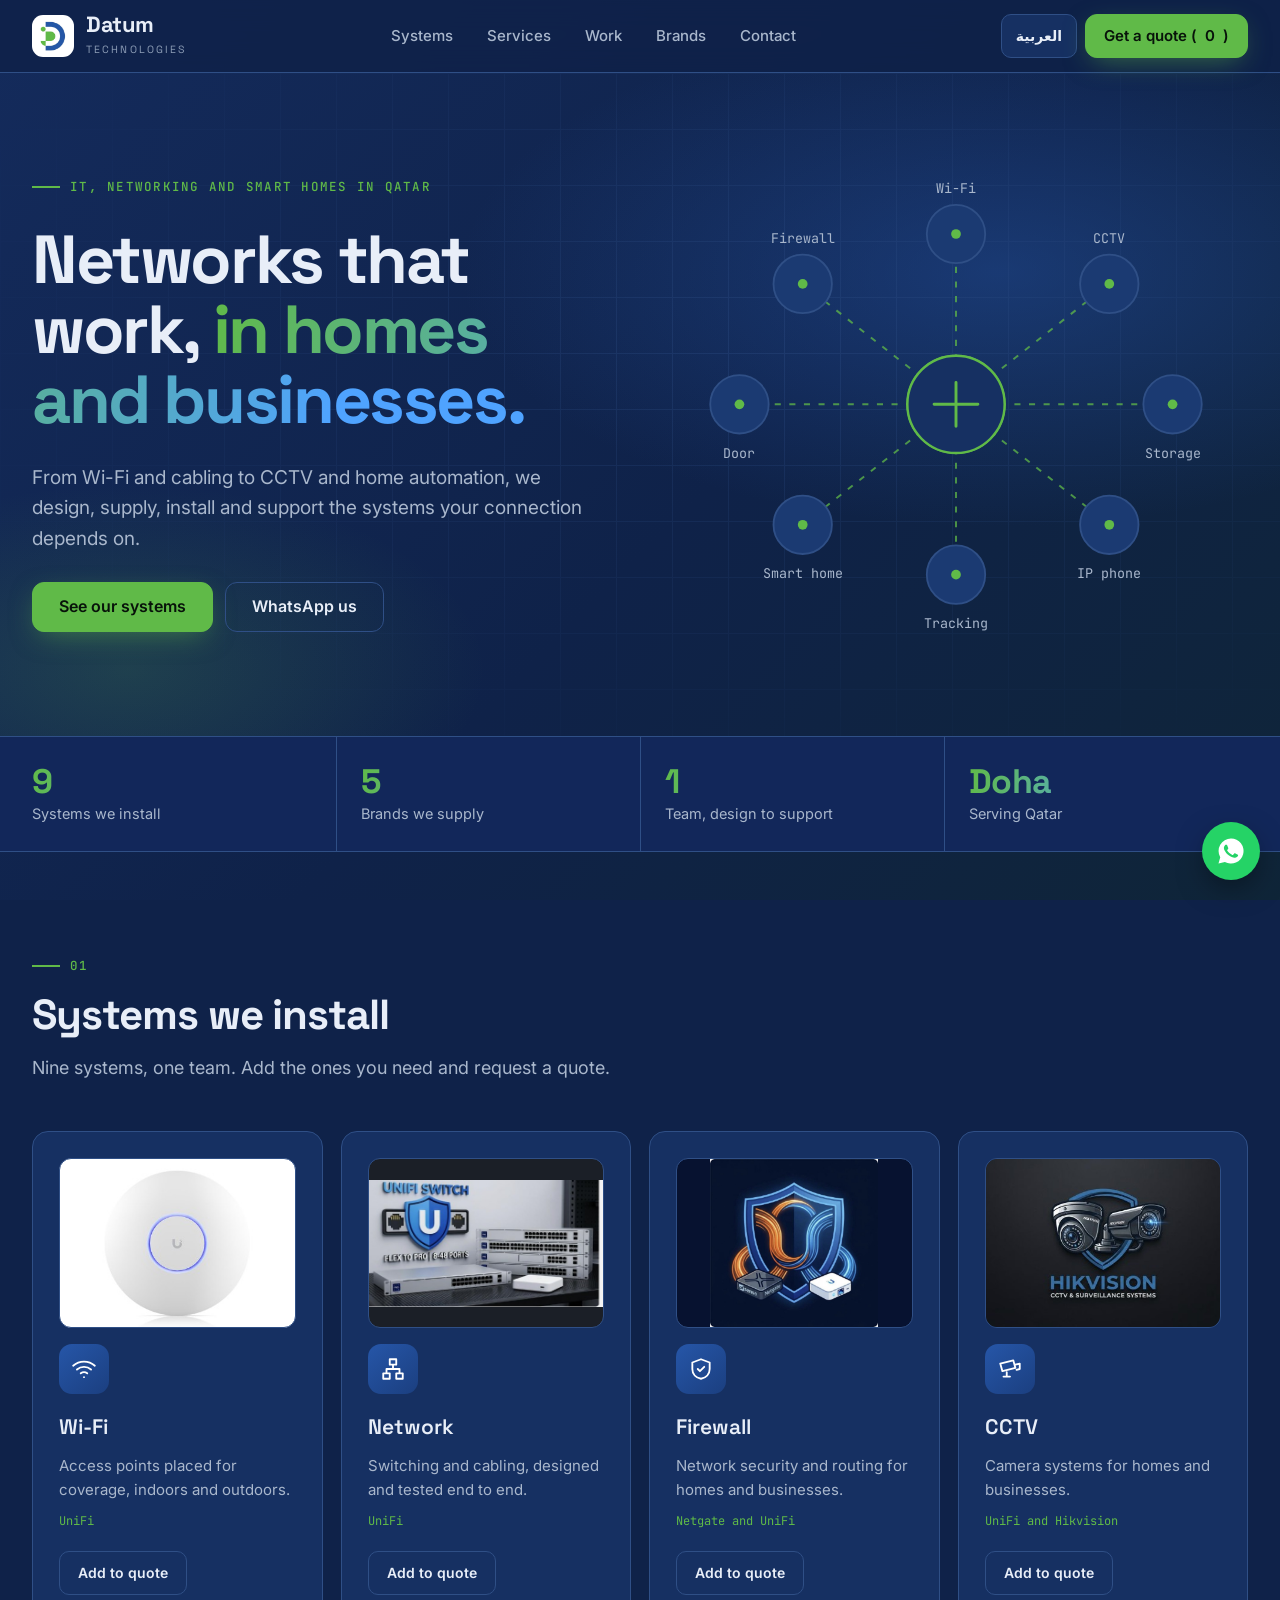
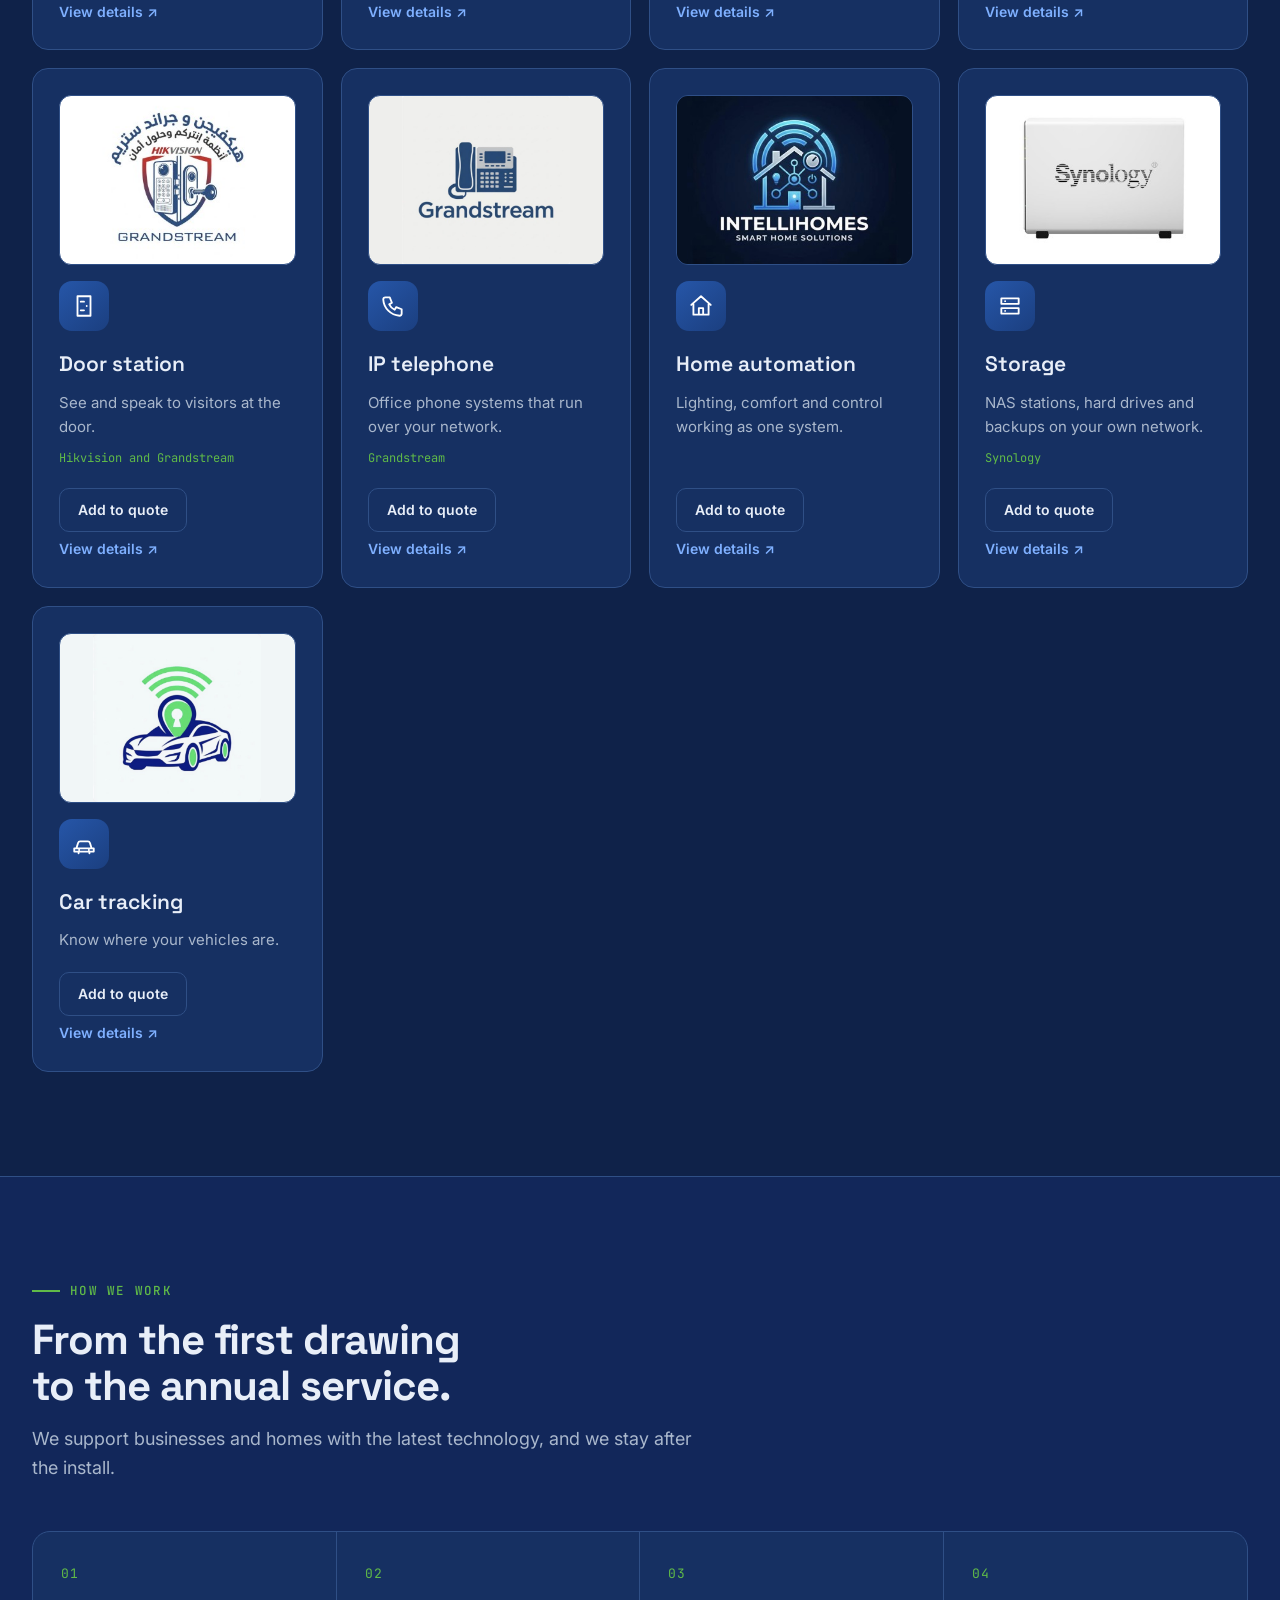
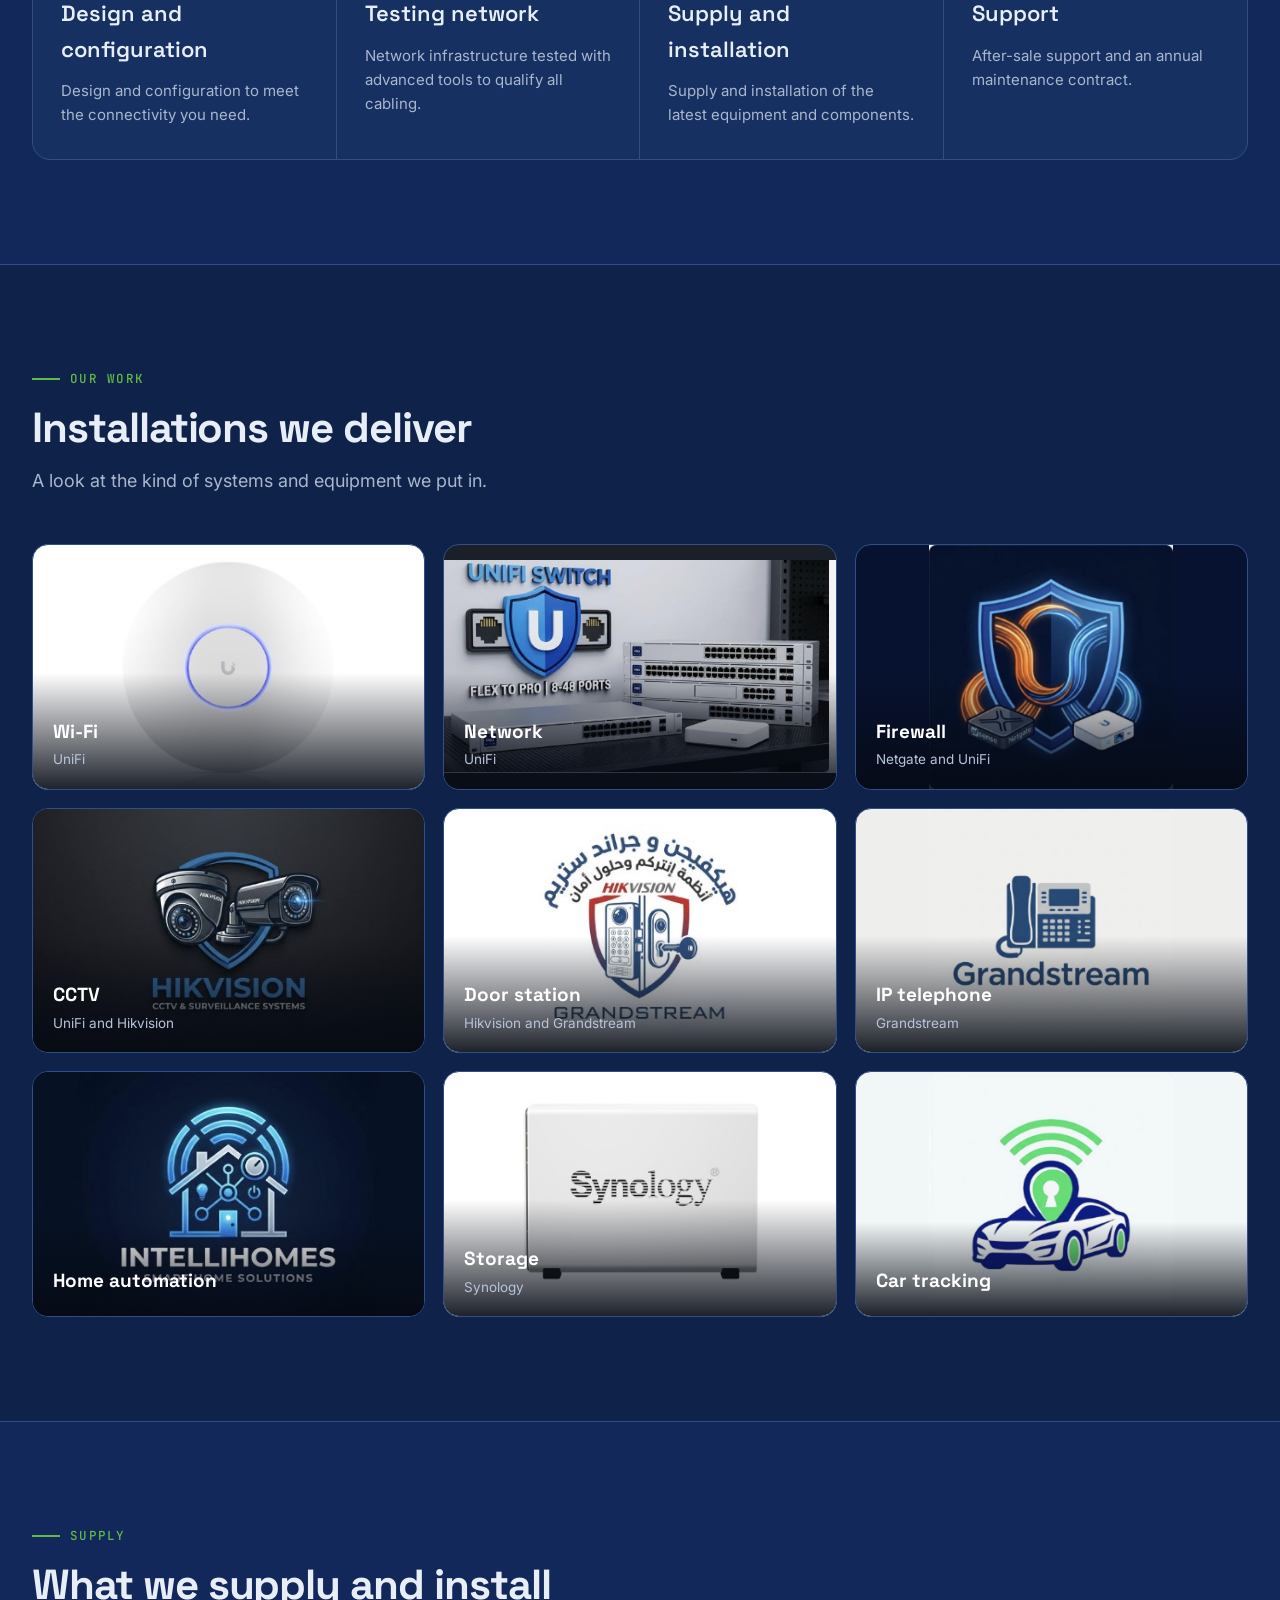
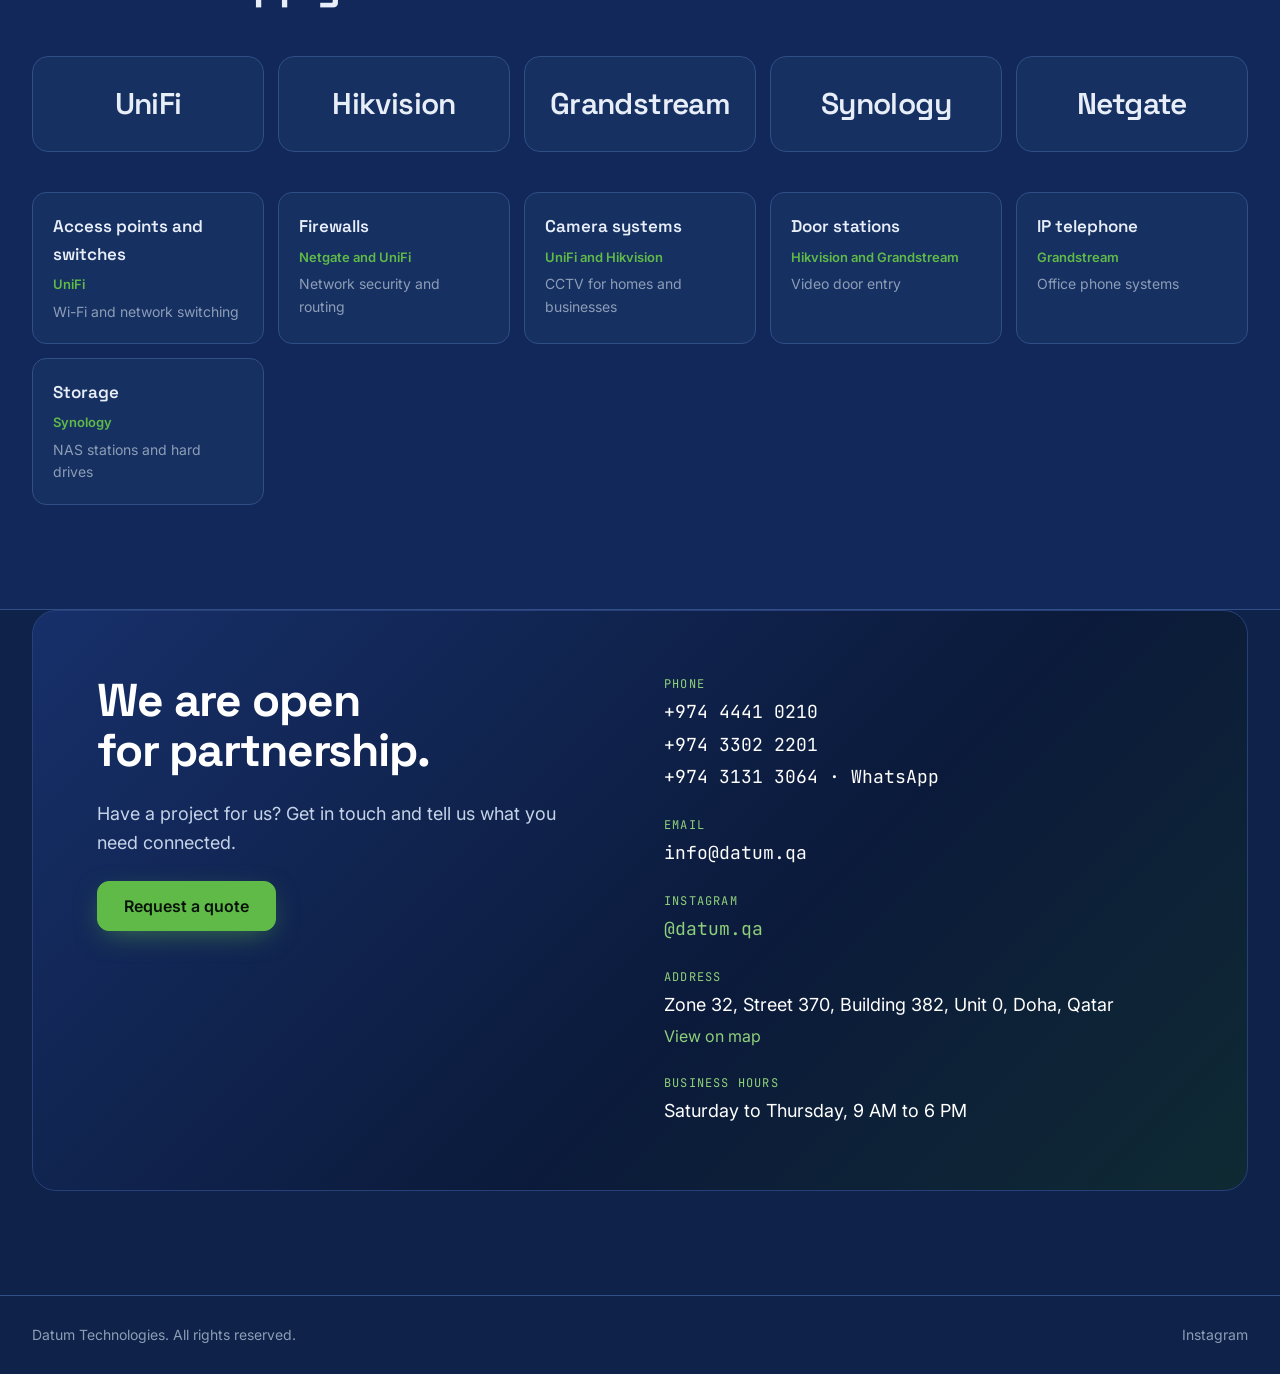
==== index.html @ 35248b33 "Remove about-place questions and apartment package; package toggle restores selection; calm navy alw" ====
<!doctype html>
<html lang="en" dir="ltr" data-theme="dark">
<head>
<meta charset="utf-8">
<meta name="viewport" content="width=device-width, initial-scale=1">
<title>Datum Technologies | IT, Networking and Smart Homes in Qatar</title>
<meta name="description" content="Datum Technologies designs, supplies, installs and supports Wi-Fi, networks, CCTV, door stations, IP telephony, home automation and NAS in Qatar.">
<link rel="icon" href="assets/logo.png">
<link rel="preconnect" href="https://fonts.googleapis.com">
<link rel="preconnect" href="https://fonts.gstatic.com" crossorigin>
<link rel="stylesheet" href="https://fonts.googleapis.com/css2?family=IBM+Plex+Sans+Arabic:wght@400;500;600;700&family=Inter:wght@400;500;600&family=JetBrains+Mono:wght@400;500&family=Space+Grotesk:wght@500;600;700&display=swap">
<link rel="stylesheet" href="assets/style.css">
</head>
<body>
<div id="app"></div>
<script>
(function () {
  var WA = '97431313064';
  var IG = 'https://www.instagram.com/datum.qa/';
  var MAP = 'https://maps.app.goo.gl/qoNauScXGs4P1Act8';
  var IDS = ['wifi', 'network', 'fw', 'cctv', 'door', 'phone', 'home', 'nas', 'car'];

  var PHOTOS = {
    wifi: { src: 'assets/img/wifi.jpg', fit: 'contain', bg: '#ffffff' },
    network: { src: 'assets/img/network.jpg', fit: 'contain', bg: '#1b1f27' },
    cctv: { src: 'assets/img/cctv.jpg', fit: 'cover', bg: '#15161b' },
    door: { src: 'assets/img/door.jpg', fit: 'contain', bg: '#ffffff' },
    home: { src: 'assets/img/home.jpg', fit: 'cover', bg: '#061123' },
    nas: { src: 'assets/img/nas.jpg', fit: 'contain', bg: '#ffffff' },
    phone: { src: 'assets/img/phone.jpg', fit: 'contain', bg: '#eeeeec' },
    fw: { src: 'assets/img/fw.jpg', fit: 'contain', bg: '#071230' },
    car: { src: 'assets/img/car.jpg', fit: 'contain', bg: '#f1f6f7' }
  };
  /* Add real, approved customer quotes here: {en:{q:'..',n:'Name',r:'Company'}, ar:{q:'..',n:'..',r:'..'}} */
  var TESTIMONIALS = [];

  var ICONS = {
    fw: 'M12 3l8 3v6c0 4.5-3.2 8-8 9-4.8-1-8-4.5-8-9V6z M9 12l2 2 4-4',
    wifi: 'M2 9a15 15 0 0 1 20 0 M5.5 12.5a10 10 0 0 1 13 0 M9 16a5 5 0 0 1 6 0 M12 19.5h.01',
    network: 'M9 3h6v5H9z M3 16h6v5H3z M15 16h6v5h-6z M12 8v4 M6 16v-4h12v4',
    cctv: 'M3 7l12-3 2 7-12 3z M17 8l4-1v5l-3 .8 M9 15v4 M6 19h6',
    door: 'M6 3h12v18H6z M14.5 12h.01 M9 8h3 M9 16h3',
    phone: 'M5 4h4l2 5-2.5 1.5a11 11 0 0 0 5 5L15 13l5 2v4a2 2 0 0 1-2 2A16 16 0 0 1 3 6a2 2 0 0 1 2-2z',
    home: 'M3 11l9-8 9 8 M5 10v10h14V10 M10 20v-6h4v6',
    nas: 'M4 5h16v5H4z M4 14h16v5H4z M7.5 7.5h.01 M7.5 16.5h.01',
    car: 'M5 16l1.5-5a2 2 0 0 1 1.9-1.4h7.2a2 2 0 0 1 1.9 1.4L19 16 M3 16h18v3H3z M7 19v1.5 M17 19v1.5 M7.5 17.5h.01 M16.5 17.5h.01'
  };
  function svg(id) { return '<svg viewBox="0 0 24 24" aria-hidden="true"><path d="' + ICONS[id] + '"/></svg>'; }

  var T = {
    en: {
      dir: 'ltr', other: 'العربية',
      short: ['Wi-Fi', 'Network', 'Firewall', 'CCTV', 'Door', 'IP phone', 'Smart home', 'Storage', 'Tracking'],
      navSystems: 'Systems', navServices: 'Services', navWork: 'Work', navBrands: 'Brands', navContact: 'Contact', navQuote: 'Get a quote',
      eyebrow: 'IT, networking and smart homes in Qatar',
      h1a: 'Networks that work,', h1b: 'in homes and businesses.',
      lead: 'From Wi-Fi and cabling to CCTV and home automation, we design, supply, install and support the systems your connection depends on.',
      btnSystems: 'See our systems', btnWa: 'WhatsApp us',
      f1: ['9', 'Systems we install'], f2: ['5', 'Brands we supply'], f3: ['1', 'Team, design to support'], f4: ['Doha', 'Serving Qatar'],
      sysH: 'Systems we install', sysP: 'Nine systems, one team. Add the ones you need and request a quote.',
      add: 'Add to quote', added: 'In your quote · View', details: 'View details',
      sys: [
        ['Wi-Fi', 'Access points placed for coverage, indoors and outdoors.', 'UniFi'],
        ['Network', 'Switching and cabling, designed and tested end to end.', 'UniFi'],
        ['Firewall', 'Network security and routing for homes and businesses.', 'Netgate and UniFi'],
        ['CCTV', 'Camera systems for homes and businesses.', 'UniFi and Hikvision'],
        ['Door station', 'See and speak to visitors at the door.', 'Hikvision and Grandstream'],
        ['IP telephone', 'Office phone systems that run over your network.', 'Grandstream'],
        ['Home automation', 'Lighting, comfort and control working as one system.', ''],
        ['Storage', 'NAS stations, hard drives and backups on your own network.', 'Synology'],
        ['Car tracking', 'Know where your vehicles are.', '']
      ],
      servEy: 'How we work', servH: 'From the first drawing to the annual service.',
      servP: 'We support businesses and homes with the latest technology, and we stay after the install.',
      services: [
        ['Design and configuration', 'Design and configuration to meet the connectivity you need.'],
        ['Testing network', 'Network infrastructure tested with advanced tools to qualify all cabling.'],
        ['Supply and installation', 'Supply and installation of the latest equipment and components.'],
        ['Support', 'After-sale support and an annual maintenance contract.']
      ],
      workEy: 'Our work', workH: 'Installations we deliver', workP: 'A look at the kind of systems and equipment we put in.',
      supplyEy: 'Supply', supplyH: 'What we supply and install',
      supply: [
        ['Access points and switches', 'UniFi', 'Wi-Fi and network switching'],
        ['Firewalls', 'Netgate and UniFi', 'Network security and routing'],
        ['Camera systems', 'UniFi and Hikvision', 'CCTV for homes and businesses'],
        ['Door stations', 'Hikvision and Grandstream', 'Video door entry'],
        ['IP telephone', 'Grandstream', 'Office phone systems'],
        ['Storage', 'Synology', 'NAS stations and hard drives']
      ],
      brandsLabel: 'Brands we supply',
      tmEy: 'Clients', tmH: 'What our clients say',
      quoteEy: 'Quote', quoteH: 'Your quote request',
      quoteP: 'Add the systems you need above, enter your details, and send the request to us on WhatsApp.',
      none: 'No systems selected yet. Use Add to quote on the systems above.',
      remove: 'Remove',
      lblName: 'Name', lblPhone: 'Phone number', lblEmail: 'Email (optional)', lblNote: 'Project details (optional)',
      send: 'Send on WhatsApp',
      missing: 'To send, choose at least one system and enter your name and phone number.',
      waNote: 'WhatsApp opens with your request filled in. Press send there to deliver it to us.',
      contactH: 'We are open for partnership.',
      contactP: 'Have a project for us? Get in touch and tell us what you need connected.',
      contactBtn: 'Request a quote',
      lblPhones: 'Phone', lblMail: 'Email', lblInsta: 'Instagram', lblAddr: 'Address', lblHours: 'Business hours',
      address: 'Zone 32, Street 370, Building 382, Unit 0, Doha, Qatar', map: 'View on map',
      hoursLong: 'Saturday to Thursday, 9 AM to 6 PM',
      rights: 'Datum Technologies. All rights reserved.',
      theme: 'Switch between dark and light mode', waLabel: 'Chat on WhatsApp',
      wHello: 'Hello Datum, I would like a quote.', wName: 'Name', wPhone: 'Phone', wEmail: 'Email', wSystems: 'Systems', wDetails: 'Details', wFrom: 'Sent from the Datum website',
      wGeneric: 'Hello Datum, I would like a quote'
    },
    ar: {
      dir: 'rtl', other: 'English',
      short: ['الواي فاي', 'الشبكات', 'الجدار الناري', 'الكاميرات', 'الباب', 'هاتف IP', 'المنزل الذكي', 'التخزين', 'التتبع'],
      navSystems: 'الأنظمة', navServices: 'الخدمات', navWork: 'أعمالنا', navBrands: 'العلامات التجارية', navContact: 'تواصل معنا', navQuote: 'اطلب عرض سعر',
      eyebrow: 'تقنية المعلومات والشبكات والمنازل الذكية في قطر',
      h1a: 'شبكات تعمل بكفاءة،', h1b: 'في المنازل والشركات.',
      lead: 'من الواي فاي والكابلات إلى الكاميرات وأتمتة المنازل، نصمم ونورّد ونركّب وندعم الأنظمة التي يعتمد عليها اتصالك.',
      btnSystems: 'اطلع على أنظمتنا', btnWa: 'واتساب',
      f1: ['9', 'أنظمة نركّبها'], f2: ['5', 'علامات تجارية نوفرها'], f3: ['1', 'فريق من التصميم إلى الدعم'], f4: ['الدوحة', 'نخدم قطر'],
      sysH: 'الأنظمة التي نركّبها', sysP: 'تسعة أنظمة وفريق واحد. أضف ما تحتاجه إلى طلب عرض السعر.',
      add: 'أضف إلى الطلب', added: 'ضمن طلبك · عرض', details: 'عرض التفاصيل',
      sys: [
        ['الواي فاي', 'نقاط وصول موزعة لتغطية كاملة، داخل المباني وخارجها.', 'UniFi'],
        ['الشبكات', 'سويتشات وكابلات، مصممة ومختبرة من البداية للنهاية.', 'UniFi'],
        ['الجدار الناري', 'حماية الشبكة والتوجيه للمنازل والشركات.', 'Netgate وUniFi'],
        ['كاميرات المراقبة', 'أنظمة كاميرات للمنازل والشركات.', 'UniFi وHikvision'],
        ['محطة الباب', 'شاهد زوارك وتحدث معهم عند الباب.', 'Hikvision وGrandstream'],
        ['الهاتف عبر IP', 'أنظمة هاتف للمكاتب تعمل عبر شبكتك.', 'Grandstream'],
        ['أتمتة المنازل', 'الإضاءة والراحة والتحكم في نظام واحد.', ''],
        ['التخزين', 'أجهزة NAS وأقراص تخزين ونسخ احتياطي على شبكتك الخاصة.', 'Synology'],
        ['تتبع السيارات', 'اعرف أين مركباتك.', '']
      ],
      servEy: 'كيف نعمل', servH: 'من أول مخطط إلى الصيانة السنوية.',
      servP: 'ندعم الشركات والمنازل بأحدث التقنيات، ونبقى معك بعد التركيب.',
      services: [
        ['التصميم والإعداد', 'تصميم وإعداد الشبكة بما يحقق الاتصال الذي تحتاجه.'],
        ['اختبار الشبكة', 'اختبار البنية التحتية للشبكة بأدوات متقدمة للتأكد من جودة كل الكابلات.'],
        ['التوريد والتركيب', 'توريد وتركيب أحدث المعدات والمكونات.'],
        ['الدعم', 'دعم بعد البيع وعقد صيانة سنوي.']
      ],
      workEy: 'أعمالنا', workH: 'تركيبات ننفذها', workP: 'نظرة على أنواع الأنظمة والمعدات التي نركّبها.',
      supplyEy: 'التوريد', supplyH: 'ما نوفره ونركّبه',
      supply: [
        ['نقاط الوصول والسويتشات', 'UniFi', 'واي فاي وتبديل الشبكة'],
        ['الجدران النارية', 'Netgate + UniFi', 'حماية الشبكة والتوجيه'],
        ['أنظمة الكاميرات', 'UniFi + Hikvision', 'مراقبة للمنازل والشركات'],
        ['محطات الأبواب', 'Hikvision + Grandstream', 'اتصال مرئي عند الباب'],
        ['الهاتف عبر IP', 'Grandstream', 'أنظمة هاتف للمكاتب'],
        ['التخزين', 'Synology', 'أجهزة NAS وأقراص تخزين']
      ],
      brandsLabel: 'العلامات التجارية التي نوفرها',
      tmEy: 'العملاء', tmH: 'ماذا يقول عملاؤنا',
      quoteEy: 'عرض سعر', quoteH: 'طلب عرض السعر',
      quoteP: 'أضف الأنظمة التي تحتاجها من القائمة أعلاه، واكتب بياناتك، ثم أرسل الطلب إلينا عبر واتساب.',
      none: 'لم تختر أي نظام بعد. استخدم زر أضف إلى الطلب في الأنظمة أعلاه.',
      remove: 'إزالة',
      lblName: 'الاسم', lblPhone: 'رقم الهاتف', lblEmail: 'البريد الإلكتروني (اختياري)', lblNote: 'تفاصيل المشروع (اختياري)',
      send: 'إرسال عبر واتساب',
      missing: 'للإرسال، اختر نظامًا واحدًا على الأقل واكتب اسمك ورقم هاتفك.',
      waNote: 'سيفتح واتساب وفيه طلبك مكتوبًا. اضغط إرسال هناك ليصلنا.',
      contactH: 'نرحب بالشراكة.',
      contactP: 'لديك مشروع؟ تواصل معنا وأخبرنا ما الذي تريد ربطه.',
      contactBtn: 'اطلب عرض سعر',
      lblPhones: 'الهاتف', lblMail: 'البريد الإلكتروني', lblInsta: 'إنستجرام', lblAddr: 'العنوان', lblHours: 'ساعات العمل',
      address: 'المنطقة 32، شارع 370، مبنى 382، وحدة 0، الدوحة، قطر', map: 'عرض على الخريطة',
      hoursLong: 'من السبت إلى الخميس، 9 صباحًا حتى 6 مساءً',
      rights: 'داتوم تكنولوجيز. جميع الحقوق محفوظة.',
      theme: 'التبديل بين الوضع الداكن والفاتح', waLabel: 'تواصل عبر واتساب',
      wHello: 'مرحبًا داتوم، أرغب في الحصول على عرض سعر.', wName: 'الاسم', wPhone: 'الهاتف', wEmail: 'البريد الإلكتروني', wSystems: 'الأنظمة المطلوبة', wDetails: 'التفاصيل', wFrom: 'أُرسل من موقع داتوم',
      wGeneric: 'مرحبًا داتوم، أرغب في الحصول على عرض سعر'
    }
  };

  function readTheme() { return 'dark'; }
  function readLang() {
    try { var s = localStorage.getItem('datum-lang'); if (s === 'ar' || s === 'en') return s; } catch (e) {}
    return 'en';
  }
  function loadSel() {
    try { var a = JSON.parse(localStorage.getItem('datum-quote') || '[]'); return Array.isArray(a) ? a.filter(function (x) { return IDS.indexOf(x) >= 0; }) : []; } catch (e) { return []; }
  }
  var state = { lang: readLang(), theme: readTheme(), sel: loadSel() };
  var app = document.getElementById('app');

  function esc(s) { return String(s).replace(/&/g, '&amp;').replace(/</g, '&lt;').replace(/>/g, '&gt;').replace(/"/g, '&quot;'); }
  function waLink(text) { return 'https://wa.me/' + WA + '?text=' + encodeURIComponent(text); }

  function topology(L) {
    var order = [0, 3, 7, 5, 8, 6, 4, 2], lines = '', nodes = '';
    order.forEach(function (idx, n) {
      var ang = (-90 + n * 45) * Math.PI / 180;
      var x = Math.round(240 + 178 * Math.cos(ang)), y = Math.round(200 + 140 * Math.sin(ang));
      lines += '<line class="ln" x1="240" y1="200" x2="' + x + '" y2="' + y + '"/>';
      nodes += '<g><circle class="nd" cx="' + x + '" cy="' + y + '" r="24"/><circle class="dot" cx="' + x + '" cy="' + y + '" r="4"/>' +
        '<text x="' + x + '" y="' + (y + (y > 190 ? 44 : -34)) + '">' + esc(L.short[idx]) + '</text></g>';
    });
    return '<svg class="topo" viewBox="0 0 480 400" role="img" aria-label="Network diagram"><circle class="pulse" cx="240" cy="200" r="40"/>' +
      lines + '<circle class="core" cx="240" cy="200" r="40"/><path d="M222 200h36M240 182v36" stroke="#60BA48" stroke-width="2.4" stroke-linecap="round"/>' + nodes + '</svg>';
  }

  function tpl(L) {
    var cards = L.sys.map(function (s, i) {
      var href = 'system.html?id=' + IDS[i] + '&lang=' + state.lang;
      var ph = PHOTOS[IDS[i]];
      var thumb = ph ? '<a class="thumb" tabindex="-1" aria-hidden="true" href="' + href + '" target="_blank" rel="noopener" style="background:' + ph.bg + '"><img src="' + ph.src + '" alt="" loading="lazy" style="object-fit:' + ph.fit + '"></a>' : '';
      return '<div class="card rv">' + thumb + '<div class="ico">' + svg(IDS[i]) + '</div><h3><a href="' + href + '" target="_blank" rel="noopener">' + esc(s[0]) + '</a></h3><span class="d">' + esc(s[1]) + '</span>' +
        (s[2] ? '<span class="b">' + esc(s[2]) + '</span>' : '') +
        '<div class="acts"><button type="button" class="addbtn" id="b-' + IDS[i] + '" data-id="' + IDS[i] + '"></button>' +
        '<a class="more" href="' + href + '" target="_blank" rel="noopener">' + esc(L.details) + ' ↗</a></div></div>';
    }).join('');
    var steps = L.services.map(function (s, i) {
      return '<div class="step"><span class="no">0' + (i + 1) + '</span><h3>' + esc(s[0]) + '</h3><p>' + esc(s[1]) + '</p></div>';
    }).join('');
    var shots = IDS.filter(function (id) { return PHOTOS[id]; }).map(function (id) {
      var ph = PHOTOS[id], i = IDS.indexOf(id), name = L.sys[i][0];
      return '<a class="shot rv" href="system.html?id=' + id + '&lang=' + state.lang + '" target="_blank" rel="noopener" style="background:' + ph.bg + '"><img src="' + ph.src + '" alt="' + esc(name) + '" loading="lazy" style="object-fit:' + ph.fit + '"><div class="cap"><b>' + esc(name) + '</b><span>' + esc(L.sys[i][2] || '') + '</span></div></a>';
    }).join('');
    var tiles = L.supply.map(function (s) {
      return '<div class="tile"><b>' + esc(s[0]) + '</b><span class="br" dir="ltr" style="text-align:start">' + esc(s[1]) + '</span><span>' + esc(s[2]) + '</span></div>';
    }).join('');
    var brands = ['UniFi', 'Hikvision', 'Grandstream', 'Synology', 'Netgate'].map(function (b) {
      return '<a class="brand-pill rv" href="#supply" dir="ltr">' + b + '</a>';
    }).join('');
    var tm = '';
    if (TESTIMONIALS.length) {
      tm = '<section class="sec"><div class="wrap"><div class="head"><span class="eyebrow">' + esc(L.tmEy) + '</span><h2>' + esc(L.tmH) + '</h2></div><div class="tm">' +
        TESTIMONIALS.map(function (t) {
          var x = t[state.lang] || t.en;
          return '<figure class="rv"><blockquote>' + esc(x.q) + '</blockquote><figcaption><b>' + esc(x.n) + '</b>' + esc(x.r || '') + '</figcaption></figure>';
        }).join('') + '</div></div></section>';
    }
    var gen = waLink(L.wGeneric);
    var fct = [L.f1, L.f2, L.f3, L.f4].map(function (f) { return '<div class="fact"><b class="grad">' + esc(f[0]) + '</b><span>' + esc(f[1]) + '</span></div>'; }).join('');

    return '' +
      '<header><div class="wrap bar"><a href="#top" class="brand" dir="ltr"><span class="lg"><img src="assets/logo.png" alt=""></span><span><b>Datum</b><small>Technologies</small></span></a>' +
      '<nav><a class="l" href="#systems">' + esc(L.navSystems) + '</a><a class="l" href="#services">' + esc(L.navServices) + '</a><a class="l" href="#work">' + esc(L.navWork) + '</a><a class="l" href="#brands">' + esc(L.navBrands) + '</a><a class="l" href="#contact">' + esc(L.navContact) + '</a></nav>' +
      '<div class="tools"><button type="button" class="ib" id="langBtn">' + esc(L.other) + '</button>' +
      '<button type="button" class="ib" id="themeBtn" aria-label="' + esc(L.theme) + '"><svg class="ic-sun" viewBox="0 0 24 24"><circle cx="12" cy="12" r="4"/><path d="M12 2v2M12 20v2M4.9 4.9l1.4 1.4M17.7 17.7l1.4 1.4M2 12h2M20 12h2M4.9 19.1l1.4-1.4M17.7 6.3l1.4-1.4"/></svg><svg class="ic-moon" viewBox="0 0 24 24"><path d="M21 13A9 9 0 1 1 11 3a7 7 0 0 0 10 10z"/></svg></button>' +
      '<a class="btn fill sm" href="quote.html">' + esc(L.navQuote) + ' (<span data-nav-count>0</span>)</a></div></div></header>' +

      '<main><section id="top" class="hero"><div class="wrap"><div class="stack">' +
      '<span class="eyebrow">' + esc(L.eyebrow) + '</span><h1>' + esc(L.h1a) + ' <span class="grad">' + esc(L.h1b) + '</span></h1><p class="lead">' + esc(L.lead) + '</p>' +
      '<div class="row"><a class="btn fill" href="#systems">' + esc(L.btnSystems) + '</a><a class="btn" href="' + gen + '" target="_blank" rel="noopener">' + esc(L.btnWa) + '</a></div></div>' +
      '<div>' + topology(L) + '</div></div></section>' +

      '<section class="facts"><div class="wrap">' + fct + '</div></section>' +

      '<section id="systems" class="sec"><div class="wrap"><div class="head rv"><span class="eyebrow">01</span><h2>' + esc(L.sysH) + '</h2><p>' + esc(L.sysP) + '</p></div><div class="cards">' + cards + '</div></div></section>' +

      '<section id="services" class="sec alt"><div class="wrap"><div class="head rv"><span class="eyebrow">' + esc(L.servEy) + '</span><h2>' + esc(L.servH) + '</h2><p>' + esc(L.servP) + '</p></div><div class="steps rv">' + steps + '</div></div></section>' +

      '<section id="work" class="sec"><div class="wrap"><div class="head rv"><span class="eyebrow">' + esc(L.workEy) + '</span><h2>' + esc(L.workH) + '</h2><p>' + esc(L.workP) + '</p></div><div class="gal">' + shots + '</div></div></section>' +

      tm +

      '<section id="supply" class="sec alt"><div class="wrap"><div class="head rv"><span class="eyebrow">' + esc(L.supplyEy) + '</span><h2>' + esc(L.supplyH) + '</h2></div>' +
      '<div id="brands" class="brands">' + brands + '</div><div class="tiles">' + tiles + '</div></div></section>' +

      '<section id="contact" class="wrap"><div class="contact rv"><div><h2>' + esc(L.contactH) + '</h2><p>' + esc(L.contactP) + '</p>' +
      '<div><a class="btn fill" href="quote.html">' + esc(L.contactBtn) + '</a></div></div>' +
      '<div><div class="g"><span class="lb">' + esc(L.lblPhones) + '</span>' +
      '<span class="mono v" dir="ltr" style="text-align:start">+974 4441 0210</span>' +
      '<span class="mono v" dir="ltr" style="text-align:start">+974 3302 2201</span>' +
      '<span class="mono v" dir="ltr" style="text-align:start">+974 3131 3064 · WhatsApp</span></div>' +
      '<div class="g"><span class="lb">' + esc(L.lblMail) + '</span><span class="mono v" dir="ltr" style="text-align:start">info@datum.qa</span></div>' +
      '<div class="g"><span class="lb">' + esc(L.lblInsta) + '</span><a class="l mono v" href="' + IG + '" target="_blank" rel="noopener" dir="ltr" style="text-align:start">@datum.qa</a></div>' +
      '<div class="g"><span class="lb">' + esc(L.lblAddr) + '</span><span class="v">' + esc(L.address) + '</span><a class="l" href="' + MAP + '" target="_blank" rel="noopener">' + esc(L.map) + '</a></div>' +
      '<div class="g"><span class="lb">' + esc(L.lblHours) + '</span><span class="v">' + esc(L.hoursLong) + '</span></div></div></div></section></main>' +

      '<footer><div class="wrap"><span>' + esc(L.rights) + '</span><span><a href="' + IG + '" target="_blank" rel="noopener">Instagram</a></span></div></footer>' +
      '<a class="wa" href="' + gen + '" target="_blank" rel="noopener" aria-label="' + esc(L.waLabel) + '"><svg viewBox="0 0 24 24"><path d="M12 2a10 10 0 0 0-8.6 15L2 22l5.1-1.3A10 10 0 1 0 12 2zm5.2 14.1c-.2.6-1.3 1.2-1.8 1.2-.5.1-1 .2-3.3-.7-2.8-1.2-4.6-4-4.7-4.2-.1-.2-1.1-1.5-1.1-2.8s.7-2 .9-2.3c.2-.3.5-.3.7-.3h.5c.2 0 .4 0 .6.5l.8 2c.1.2.1.4 0 .5l-.3.5-.4.4c-.1.2-.3.3-.1.6.2.3.8 1.3 1.7 2.1 1.2 1 2.1 1.3 2.4 1.5.3.1.5.1.6-.1l.9-1.1c.2-.3.4-.2.6-.1l1.9.9c.3.1.5.2.5.3.1.2.1.8-.1 1.4z"/></svg></a>';
  }

  function chosen(L) {
    var out = [];
    IDS.forEach(function (id, i) { if (state.sel.indexOf(id) >= 0) out.push({ id: id, name: L.sys[i][0] }); });
    return out;
  }

  function update() {
    var L = T[state.lang];
    var ch = chosen(L);
    var counts = document.querySelectorAll('[data-nav-count]');
    for (var k = 0; k < counts.length; k++) counts[k].textContent = ch.length;
    IDS.forEach(function (id) {
      var b = document.getElementById('b-' + id);
      if (!b) return;
      var on = state.sel.indexOf(id) >= 0;
      b.textContent = on ? L.added : L.add;
      b.className = 'addbtn' + (on ? ' on' : '');
    });
  }

  function addAndGo(id) {
    if (state.sel.indexOf(id) < 0) state.sel.push(id);
    try { localStorage.setItem('datum-quote', JSON.stringify(state.sel)); } catch (e) {}
    location.href = 'quote.html?add=' + encodeURIComponent(id);
  }

  function reveal() {
    var els = document.querySelectorAll('.rv');
    if (!('IntersectionObserver' in window)) { for (var i = 0; i < els.length; i++) els[i].classList.add('in'); return; }
    var io = new IntersectionObserver(function (es) {
      es.forEach(function (e) { if (e.isIntersecting) { e.target.classList.add('in'); io.unobserve(e.target); } });
    }, { threshold: 0.12, rootMargin: '0px 0px -40px 0px' });
    for (var j = 0; j < els.length; j++) io.observe(els[j]);
  }

  function bind() {
    document.getElementById('langBtn').addEventListener('click', function () {
      state.lang = state.lang === 'en' ? 'ar' : 'en';
      try { localStorage.setItem('datum-lang', state.lang); } catch (e) {}
      render();
      window.scrollTo(0, 0);
    });
    document.getElementById('themeBtn').addEventListener('click', function () {
      state.theme = state.theme === 'dark' ? 'light' : 'dark';
      document.documentElement.setAttribute('data-theme', state.theme);
      try { localStorage.setItem('datum-theme', state.theme); } catch (e) {}
    });
    var btns = document.querySelectorAll('.addbtn');
    for (var i = 0; i < btns.length; i++) {
      btns[i].addEventListener('click', function (e) { addAndGo(e.currentTarget.getAttribute('data-id')); });
    }
  }

  function render() {
    var L = T[state.lang];
    document.documentElement.lang = state.lang;
    document.documentElement.dir = L.dir;
    document.documentElement.setAttribute('data-theme', state.theme);
    app.innerHTML = tpl(L);
    bind();
    update();
    reveal();
  }

  render();
})();
</script>
</body>
</html>
---- assets/style.css ----
:root{--blue:#2656A8;--green:#60BA48;--on-green:#08130A;color-scheme:dark}
html[data-theme=dark]{--bg:#0F2249;--bg2:#12275A;--surface:#163062;--surface2:#1B3A72;--line:#2F4F86;--ink:#E8EEF8;--ink2:#A9B7CC;--ink3:#8D9DB6;--link:#7FB0FF;--accent:#60BA48;--glow:rgba(96,186,72,.18);--glow2:rgba(38,86,168,.45);color-scheme:dark}
html[data-theme=light]{--bg:#DDE7F6;--bg2:#CFDDF1;--surface:#FFFFFF;--surface2:#EBF1FA;--line:#B7C9E3;--ink:#0E1B33;--ink2:#41526C;--ink3:#566783;--link:#1F4C99;--accent:#2E7D1F;--glow:rgba(96,186,72,.26);--glow2:rgba(38,86,168,.34);color-scheme:light}
*{box-sizing:border-box}
html{scroll-behavior:smooth;scroll-padding-top:84px}
body{margin:0;background:var(--bg) linear-gradient(135deg,#142B5C 0%,#0F2249 55%,#0F2538 100%) fixed;color:var(--ink);font-family:Inter,system-ui,sans-serif;font-size:16px;line-height:1.6;transition:background .3s,color .3s}
html[lang=ar] body{font-family:'IBM Plex Sans Arabic',system-ui,sans-serif;font-size:17px;line-height:1.75}
a{color:var(--link);text-decoration:none}
a:hover{text-decoration:underline}
:focus-visible{outline:3px solid var(--green);outline-offset:2px}
.wrap{max-width:1280px;margin:0 auto;padding:0 32px}
.disp,h1,h2,h3{font-family:'Space Grotesk',sans-serif}
html[lang=ar] .disp,html[lang=ar] h1,html[lang=ar] h2,html[lang=ar] h3{font-family:'IBM Plex Sans Arabic',sans-serif}
.mono{font-family:'JetBrains Mono',monospace}
h1{margin:0;font-weight:700;font-size:68px;line-height:1.03;letter-spacing:-.035em;text-wrap:balance}
h2{margin:0;font-weight:700;font-size:42px;line-height:1.1;letter-spacing:-.025em;text-wrap:balance}
html[lang=ar] h1{font-size:58px;line-height:1.25;letter-spacing:0}
html[lang=ar] h2{line-height:1.3;letter-spacing:0}
.grad{background:linear-gradient(100deg,var(--green),#4FA3FF 75%);-webkit-background-clip:text;background-clip:text;color:transparent}
html[data-theme=light] .grad{background:linear-gradient(100deg,#2E7D1F,#2656A8 75%);-webkit-background-clip:text;background-clip:text}
.eyebrow{display:inline-flex;align-items:center;gap:10px;font-family:'JetBrains Mono',monospace;font-size:12.5px;letter-spacing:.1em;text-transform:uppercase;color:var(--accent);font-weight:500}
.eyebrow::before{content:"";width:28px;height:2px;background:var(--green)}
html[lang=ar] .eyebrow{font-family:inherit;font-size:15px;letter-spacing:0;text-transform:none;font-weight:600}
.lead{font-size:19px;color:var(--ink2);max-width:560px;margin:0}
/* header */
header{position:sticky;top:0;z-index:50;background:color-mix(in srgb,var(--bg) 82%,transparent);backdrop-filter:blur(14px);-webkit-backdrop-filter:blur(14px);border-bottom:1px solid var(--line)}
.bar{display:flex;align-items:center;justify-content:space-between;gap:16px;height:72px}
.brand{display:flex;align-items:center;gap:12px;color:var(--ink);text-decoration:none!important}
.brand .lg{width:42px;height:42px;border-radius:11px;background:#fff;display:grid;place-items:center;flex:none}
.brand .lg img{width:26px;height:auto;display:block}
.brand b{font-family:'Space Grotesk',sans-serif;font-size:22px;letter-spacing:-.02em;line-height:1}
.brand small{display:block;font-family:'Space Grotesk',sans-serif;font-size:10.5px;letter-spacing:.2em;text-transform:uppercase;color:var(--ink3);margin-top:3px}
nav{display:flex;align-items:center;gap:6px}
nav a.l{color:var(--ink2);font-weight:500;font-size:15px;padding:10px 14px;border-radius:8px}
nav a.l:hover{color:var(--ink);background:var(--surface);text-decoration:none}
.tools{display:flex;align-items:center;gap:8px}
.ib{font:inherit;font-size:14px;font-weight:600;color:var(--ink);background:var(--surface);border:1px solid var(--line);border-radius:10px;min-height:44px;min-width:44px;padding:0 14px;cursor:pointer;display:inline-flex;align-items:center;justify-content:center;gap:8px}
.ib:hover{border-color:var(--green)}
.ib svg{width:20px;height:20px;stroke:currentColor;fill:none;stroke-width:1.8;stroke-linecap:round;stroke-linejoin:round}
html[data-theme=dark] .ic-moon{display:none}
html[data-theme=light] .ic-sun{display:none}
.btn{display:inline-flex;align-items:center;justify-content:center;gap:8px;font:inherit;font-weight:600;font-size:16px;min-height:50px;padding:0 26px;border-radius:12px;border:1.5px solid var(--line);color:var(--ink);background:transparent;cursor:pointer;text-decoration:none!important;transition:transform .2s,border-color .2s,box-shadow .2s}
.btn:hover{transform:translateY(-2px);border-color:var(--green)}
.btn.fill{background:var(--green);border-color:var(--green);color:var(--on-green);box-shadow:0 8px 28px -8px rgba(96,186,72,.55)}
.btn.sm{min-height:44px;padding:0 18px;font-size:15px}
/* hero */
.hero{position:relative;overflow:hidden}
.hero::before{content:"";position:absolute;inset:0;background:radial-gradient(60% 55% at 78% 30%,var(--glow2),transparent 70%),radial-gradient(40% 40% at 10% 90%,var(--glow),transparent 70%);pointer-events:none}
.hero::after{content:"";position:absolute;inset:0;background-image:linear-gradient(var(--line) 1px,transparent 1px),linear-gradient(90deg,var(--line) 1px,transparent 1px);background-size:56px 56px;opacity:.35;-webkit-mask-image:radial-gradient(70% 70% at 60% 40%,#000,transparent);mask-image:radial-gradient(70% 70% at 60% 40%,#000,transparent);pointer-events:none}
.hero .wrap{position:relative;z-index:1;display:flex;flex-wrap:wrap;align-items:center;gap:48px;padding-top:88px;padding-bottom:88px}
.hero .wrap>div{flex:1 1 460px;min-width:0}
.stack{display:flex;flex-direction:column;gap:28px}
.row{display:flex;flex-wrap:wrap;gap:12px}
.topo{width:100%;height:auto;display:block;direction:ltr}
.topo .ln{stroke:var(--green);stroke-width:1.6;fill:none;stroke-dasharray:5 7;opacity:.75;animation:flow 1.6s linear infinite}
.topo .core{fill:var(--surface);stroke:var(--green);stroke-width:2}
.topo .nd{fill:var(--surface2);stroke:var(--line);stroke-width:1.5}
.topo .pulse{fill:none;stroke:var(--green);stroke-width:1.5;transform-origin:240px 200px;animation:pulse 3s ease-out infinite}
.topo text{font-family:'JetBrains Mono',monospace;font-size:11px;fill:var(--ink2);text-anchor:middle}
.topo .dot{fill:var(--green)}
@keyframes flow{to{stroke-dashoffset:-24}}
@keyframes pulse{0%{transform:scale(.6);opacity:.9}100%{transform:scale(2.1);opacity:0}}
/* facts strip */
.facts{border-top:1px solid var(--line);border-bottom:1px solid var(--line);background:var(--bg2)}
.facts .wrap{display:flex;flex-wrap:wrap}
.fact{flex:1 1 200px;padding:26px 24px;border-inline-start:1px solid var(--line);display:flex;flex-direction:column;gap:2px}
.fact:first-child{border-inline-start:0;padding-inline-start:0}
.fact b{font-family:'Space Grotesk',sans-serif;font-size:34px;line-height:1.1;letter-spacing:-.02em}
html[lang=ar] .fact b{font-family:'IBM Plex Sans Arabic',sans-serif}
.fact span{color:var(--ink2);font-size:14.5px}
/* sections */
.sec{padding:104px 0}
.sec.alt{background:var(--bg2);border-top:1px solid var(--line);border-bottom:1px solid var(--line)}
.head{display:flex;flex-direction:column;gap:16px;max-width:680px;margin-bottom:48px}
.head p{margin:0;color:var(--ink2);font-size:18px}
.cards{display:grid;grid-template-columns:repeat(auto-fill,minmax(270px,1fr));gap:18px}
.card{position:relative;background:var(--surface);border:1px solid var(--line);border-radius:16px;padding:26px;display:flex;flex-direction:column;gap:10px;transition:transform .25s,border-color .25s,box-shadow .25s}
.card:hover{transform:translateY(-4px);border-color:var(--green);box-shadow:0 18px 40px -22px var(--green)}
.card .ico{width:50px;height:50px;border-radius:13px;background:linear-gradient(140deg,var(--blue),#1B3F80);display:grid;place-items:center;margin-bottom:6px}
.card .ico svg{width:26px;height:26px;stroke:#fff;fill:none;stroke-width:1.7;stroke-linecap:round;stroke-linejoin:round}
.card h3{margin:0;font-size:21px;font-weight:600}
.card .d{color:var(--ink2);font-size:15px;flex:1}
.card .b{font-family:'JetBrains Mono',monospace;font-size:12px;color:var(--accent)}
html[lang=ar] .card .b{font-family:inherit;font-size:14px;font-weight:600}
.addbtn{margin-top:10px;align-self:flex-start;font:inherit;font-weight:600;font-size:14px;min-height:44px;padding:0 18px;border-radius:10px;cursor:pointer;background:transparent;color:var(--ink);border:1.5px solid var(--line);transition:all .2s}
.addbtn:hover{border-color:var(--green)}
.addbtn.on{background:var(--green);border-color:var(--green);color:var(--on-green)}
/* process */
.steps{display:grid;grid-template-columns:repeat(auto-fit,minmax(240px,1fr));gap:0;border:1px solid var(--line);border-radius:18px;overflow:hidden;background:var(--surface)}
.step{padding:32px 28px;display:flex;flex-direction:column;gap:12px;border-inline-end:1px solid var(--line)}
.step:last-child{border-inline-end:0}
.step .no{font-family:'JetBrains Mono',monospace;font-size:13px;color:var(--accent);letter-spacing:.08em}
.step h3{margin:0;font-size:22px;font-weight:600}
.step p{margin:0;color:var(--ink2);font-size:15px}
/* portfolio */
.gal{display:grid;grid-template-columns:repeat(auto-fill,minmax(300px,1fr));gap:18px}
.shot{position:relative;aspect-ratio:4/3;border-radius:16px;overflow:hidden;border:1px solid var(--line);background:linear-gradient(135deg,#142447,#0C1730);display:flex;align-items:flex-end}
.shot img{position:absolute;inset:0;width:100%;height:100%;object-fit:cover;transition:transform .5s}
.shot:hover img{transform:scale(1.05)}
.shot .art{position:absolute;inset:0;opacity:.55;background-image:linear-gradient(rgba(96,186,72,.25) 1px,transparent 1px),linear-gradient(90deg,rgba(96,186,72,.25) 1px,transparent 1px);background-size:32px 32px;-webkit-mask-image:radial-gradient(80% 80% at 70% 30%,#000,transparent);mask-image:radial-gradient(80% 80% at 70% 30%,#000,transparent)}
.shot .cap{position:relative;width:100%;padding:44px 20px 18px;background:linear-gradient(transparent,rgba(5,10,20,.9));color:#fff;display:flex;flex-direction:column;gap:2px}
.shot .cap b{font-family:'Space Grotesk',sans-serif;font-size:19px}
html[lang=ar] .shot .cap b{font-family:'IBM Plex Sans Arabic',sans-serif}
.shot .cap span{font-size:13.5px;color:#B7C5DA}
/* brands */
.brands{display:flex;flex-wrap:wrap;gap:14px}
.brand-pill{flex:1 1 220px;display:flex;align-items:center;justify-content:center;min-height:96px;border:1px solid var(--line);border-radius:16px;background:var(--surface);font-family:'Space Grotesk',sans-serif;font-weight:600;font-size:30px;letter-spacing:-.02em;color:var(--ink);transition:all .25s;text-decoration:none!important}
.brand-pill:hover{border-color:var(--green);transform:translateY(-3px)}
.tiles{display:grid;grid-template-columns:repeat(auto-fit,minmax(220px,1fr));gap:14px;margin-top:40px}
.tile{padding:20px;border:1px solid var(--line);border-radius:14px;background:var(--surface);display:flex;flex-direction:column;gap:6px}
.tile b{font-family:'Space Grotesk',sans-serif;font-size:17px;font-weight:600}
html[lang=ar] .tile b{font-family:'IBM Plex Sans Arabic',sans-serif}
.tile .br{font-size:13px;color:var(--accent);font-weight:600}
.tile span{font-size:14px;color:var(--ink3)}
/* testimonials */
.tm{display:grid;grid-template-columns:repeat(auto-fit,minmax(300px,1fr));gap:18px}
.tm figure{margin:0;background:var(--surface);border:1px solid var(--line);border-radius:16px;padding:28px;display:flex;flex-direction:column;gap:18px}
.tm blockquote{margin:0;font-size:17px;color:var(--ink)}
.tm figcaption{color:var(--ink2);font-size:14.5px}
.tm figcaption b{display:block;color:var(--ink);font-size:16px}
/* quote */
.quote{display:flex;flex-wrap:wrap;gap:48px}
.quote>div{min-width:0}
.q-list{display:flex;flex-direction:column;border-top:1px solid var(--line);margin-top:8px}
.q-item{display:flex;align-items:center;justify-content:space-between;gap:16px;padding:12px 0;border-bottom:1px solid var(--line)}
.q-item b{font-weight:600;font-size:18px}
.q-item button{font:inherit;font-size:14px;font-weight:600;color:var(--link);background:transparent;border:0;padding:10px 4px;min-height:44px;cursor:pointer}
.q-empty{margin:0;padding:18px 0;color:var(--ink3);border-bottom:1px solid var(--line)}
.form{background:var(--surface);border:1px solid var(--line);border-radius:18px;padding:32px;display:flex;flex-direction:column;gap:18px}
.fld{display:flex;flex-direction:column;gap:6px}
.fld label{font-weight:600;font-size:14px}
.fld input,.fld textarea{font:inherit;padding:13px 14px;border:1.5px solid var(--line);border-radius:10px;background:var(--bg);color:var(--ink);width:100%}
.fld input:focus,.fld textarea:focus{border-color:var(--green)}
html[dir=rtl] input[dir=ltr]{text-align:right}
.send{display:flex;align-items:center;justify-content:center;min-height:52px;font-weight:600;border-radius:12px;text-decoration:none!important;background:var(--surface2);color:var(--ink3);border:1px solid var(--line)}
.send.ready{background:var(--green);border-color:var(--green);color:var(--on-green);box-shadow:0 8px 28px -8px rgba(96,186,72,.55)}
.small{font-size:14px;color:var(--ink3)}
/* contact */
.contact{position:relative;overflow:hidden;border-radius:24px;padding:64px;display:flex;flex-wrap:wrap;gap:48px;background:linear-gradient(135deg,#17306A,#0B1A3A 60%,#0F2A33);color:#fff;border:1px solid #27407A}
.contact>div{flex:1 1 320px;min-width:0;display:flex;flex-direction:column;gap:24px;position:relative}
.contact h2{font-size:46px}
.contact p{margin:0;color:#C5D3E8;font-size:18px;max-width:460px}
.contact .lb{font-family:'JetBrains Mono',monospace;font-size:12px;letter-spacing:.1em;text-transform:uppercase;color:#8FD07A}
html[lang=ar] .contact .lb{font-family:inherit;font-size:14px;font-weight:600;letter-spacing:0;text-transform:none}
.contact .g{display:flex;flex-direction:column;gap:4px}
.contact .v{font-size:18px}
.contact a.l{color:#8FD07A}
footer{border-top:1px solid var(--line);color:var(--ink3);font-size:14px;margin-top:104px}
footer .wrap{display:flex;flex-wrap:wrap;justify-content:space-between;gap:12px 24px;padding-top:28px;padding-bottom:28px}
footer a{color:var(--ink3)}
.wa{position:fixed;inset-inline-end:20px;bottom:20px;z-index:40;width:58px;height:58px;border-radius:50%;background:#25D366;display:grid;place-items:center;box-shadow:0 10px 30px -6px rgba(0,0,0,.5);transition:transform .2s}
.wa:hover{transform:scale(1.08)}
.wa svg{width:30px;height:30px;fill:#fff}
.rv{opacity:0;transform:translateY(26px);transition:opacity .7s ease,transform .7s ease}
.rv.in{opacity:1;transform:none}
@media (prefers-reduced-motion:reduce){*{animation:none!important;transition:none!important}.rv{opacity:1;transform:none}html{scroll-behavior:auto}}
@media (max-width:900px){nav a.l{display:none}.sec{padding:72px 0}}
@media (max-width:720px){
.wrap{padding:0 16px}
h1{font-size:42px}html[lang=ar] h1{font-size:36px}
h2{font-size:32px}
.hero .wrap{padding-top:48px;padding-bottom:56px;gap:32px}
.contact{padding:32px 20px;gap:32px}.contact h2{font-size:34px}
.form{padding:20px}
.fact{flex:1 1 45%;border-inline-start:0;padding:18px 0}
.step{border-inline-end:0;border-bottom:1px solid var(--line)}.step:last-child{border-bottom:0}
.brand small{display:none}
.tools .btn{display:none}
}
.card h3 a{color:inherit;text-decoration:none}
.card h3 a::after{content:"";position:absolute;inset:0}
.card .more{font-size:14px;font-weight:600;color:var(--link);display:inline-flex;align-items:center;gap:6px;position:relative;z-index:1}
.card .more:hover{text-decoration:underline}
.card .addbtn{position:relative;z-index:1}
.card .acts{display:flex;flex-wrap:wrap;align-items:center;gap:6px 18px;margin-top:10px}
.card .acts .addbtn{margin-top:0}
.thumb{display:block;height:170px;border-radius:12px;overflow:hidden;margin-bottom:6px;border:1px solid var(--line)}
.thumb img{width:100%;height:100%;display:block;padding:0}
.shot{aspect-ratio:16/10;text-decoration:none!important}
.shot img{padding:0}

#themeBtn{display:none!important}
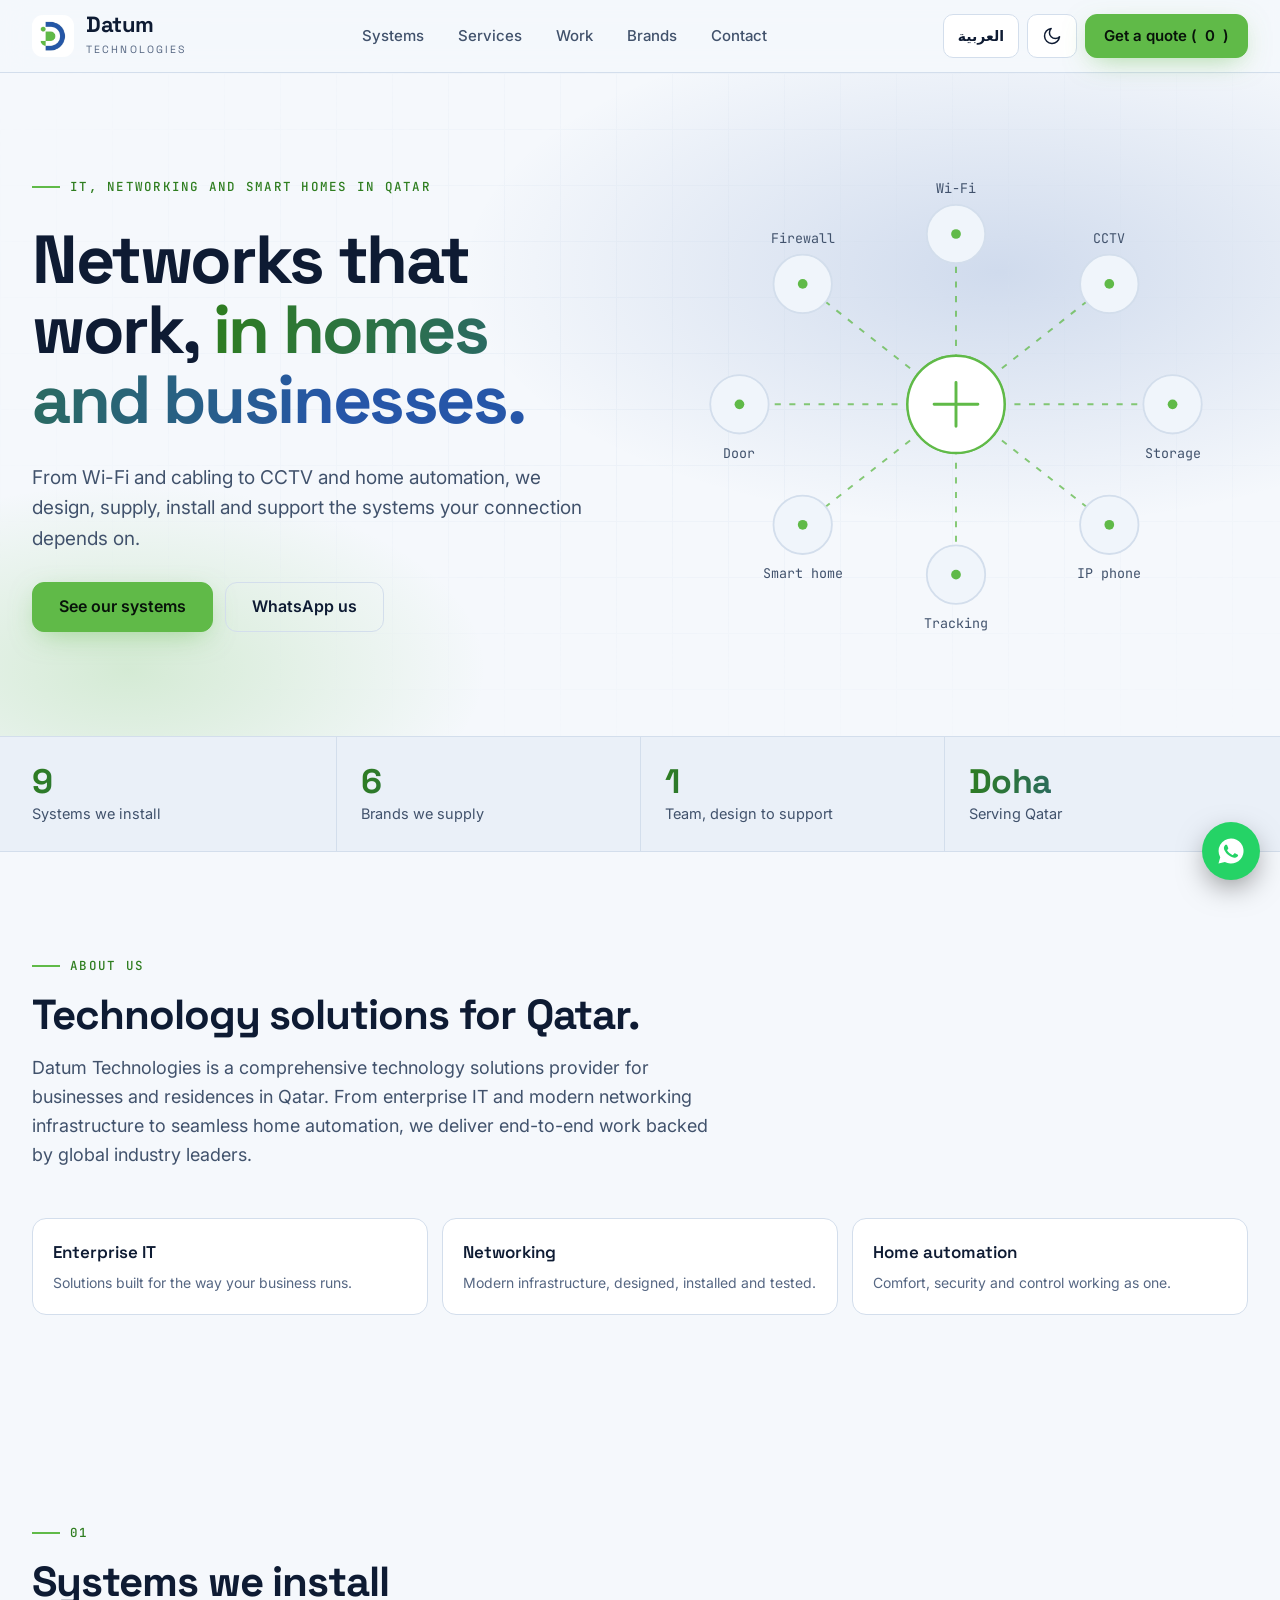
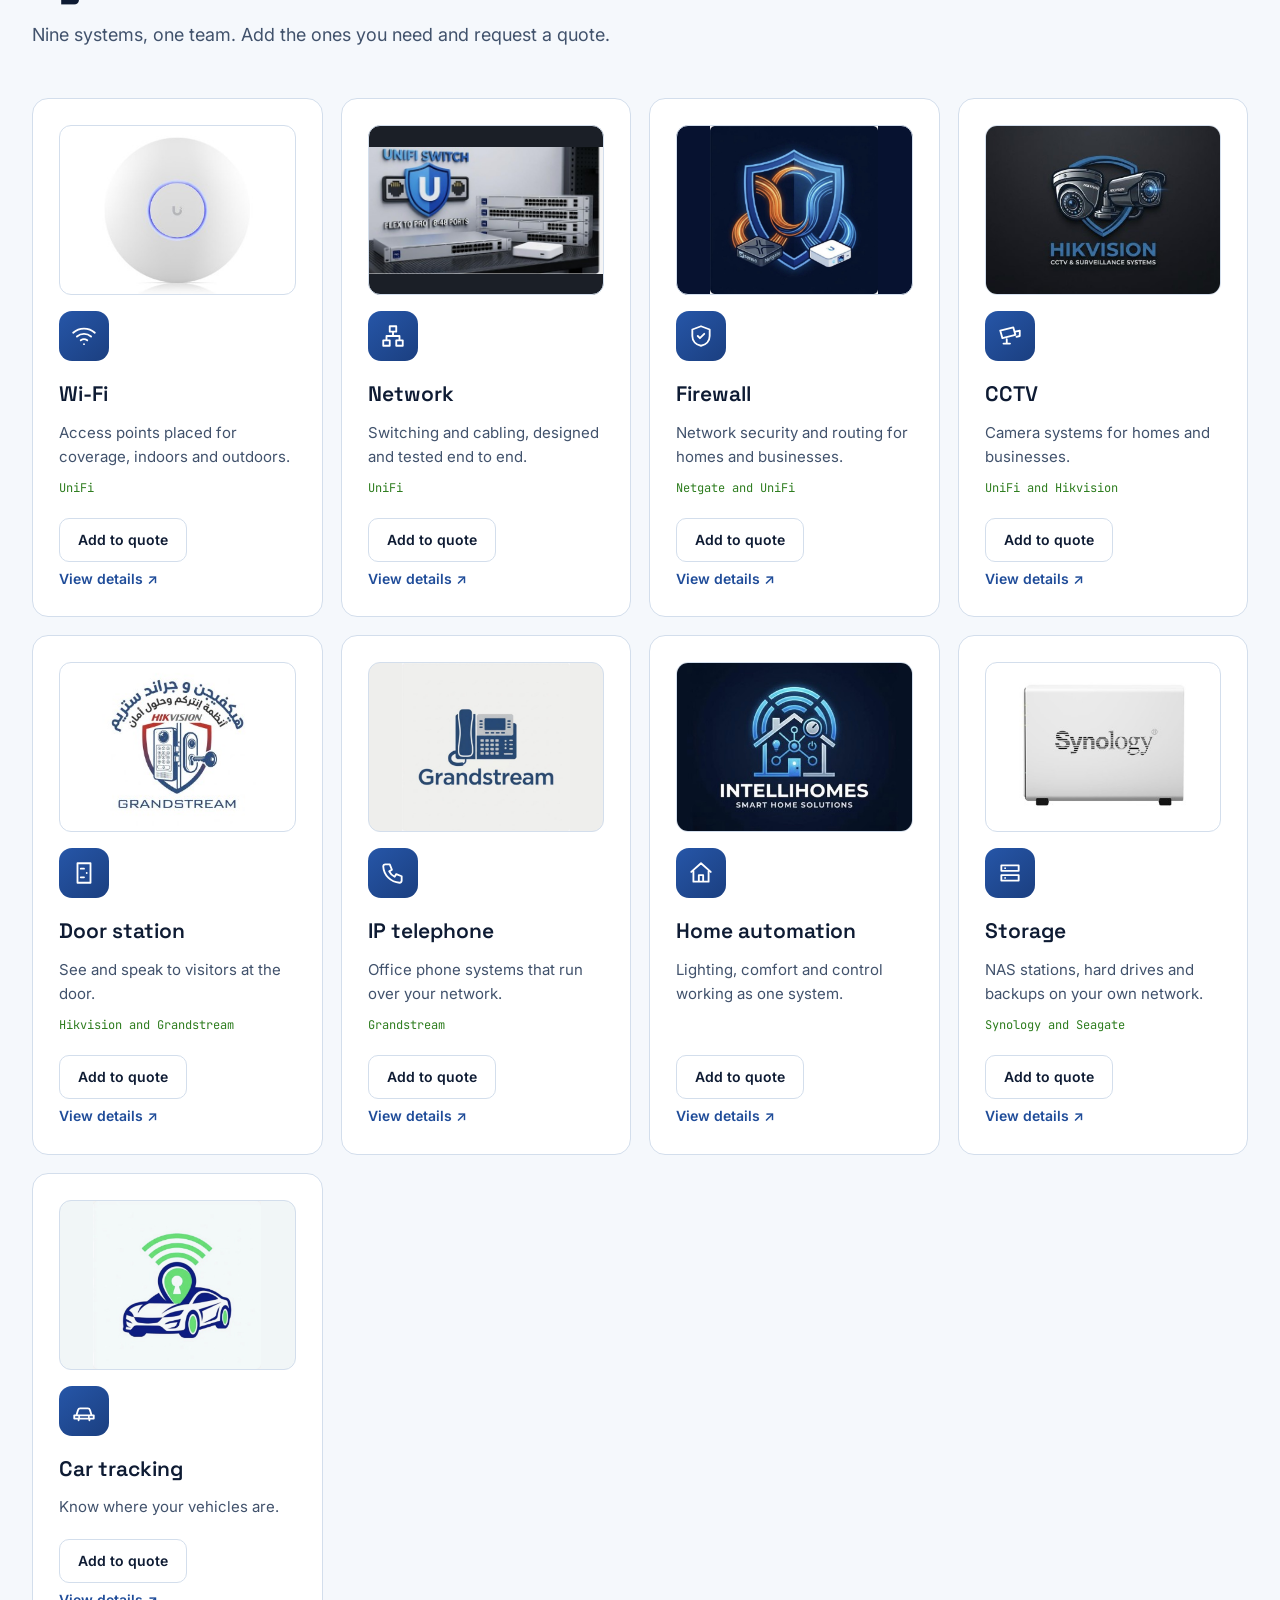
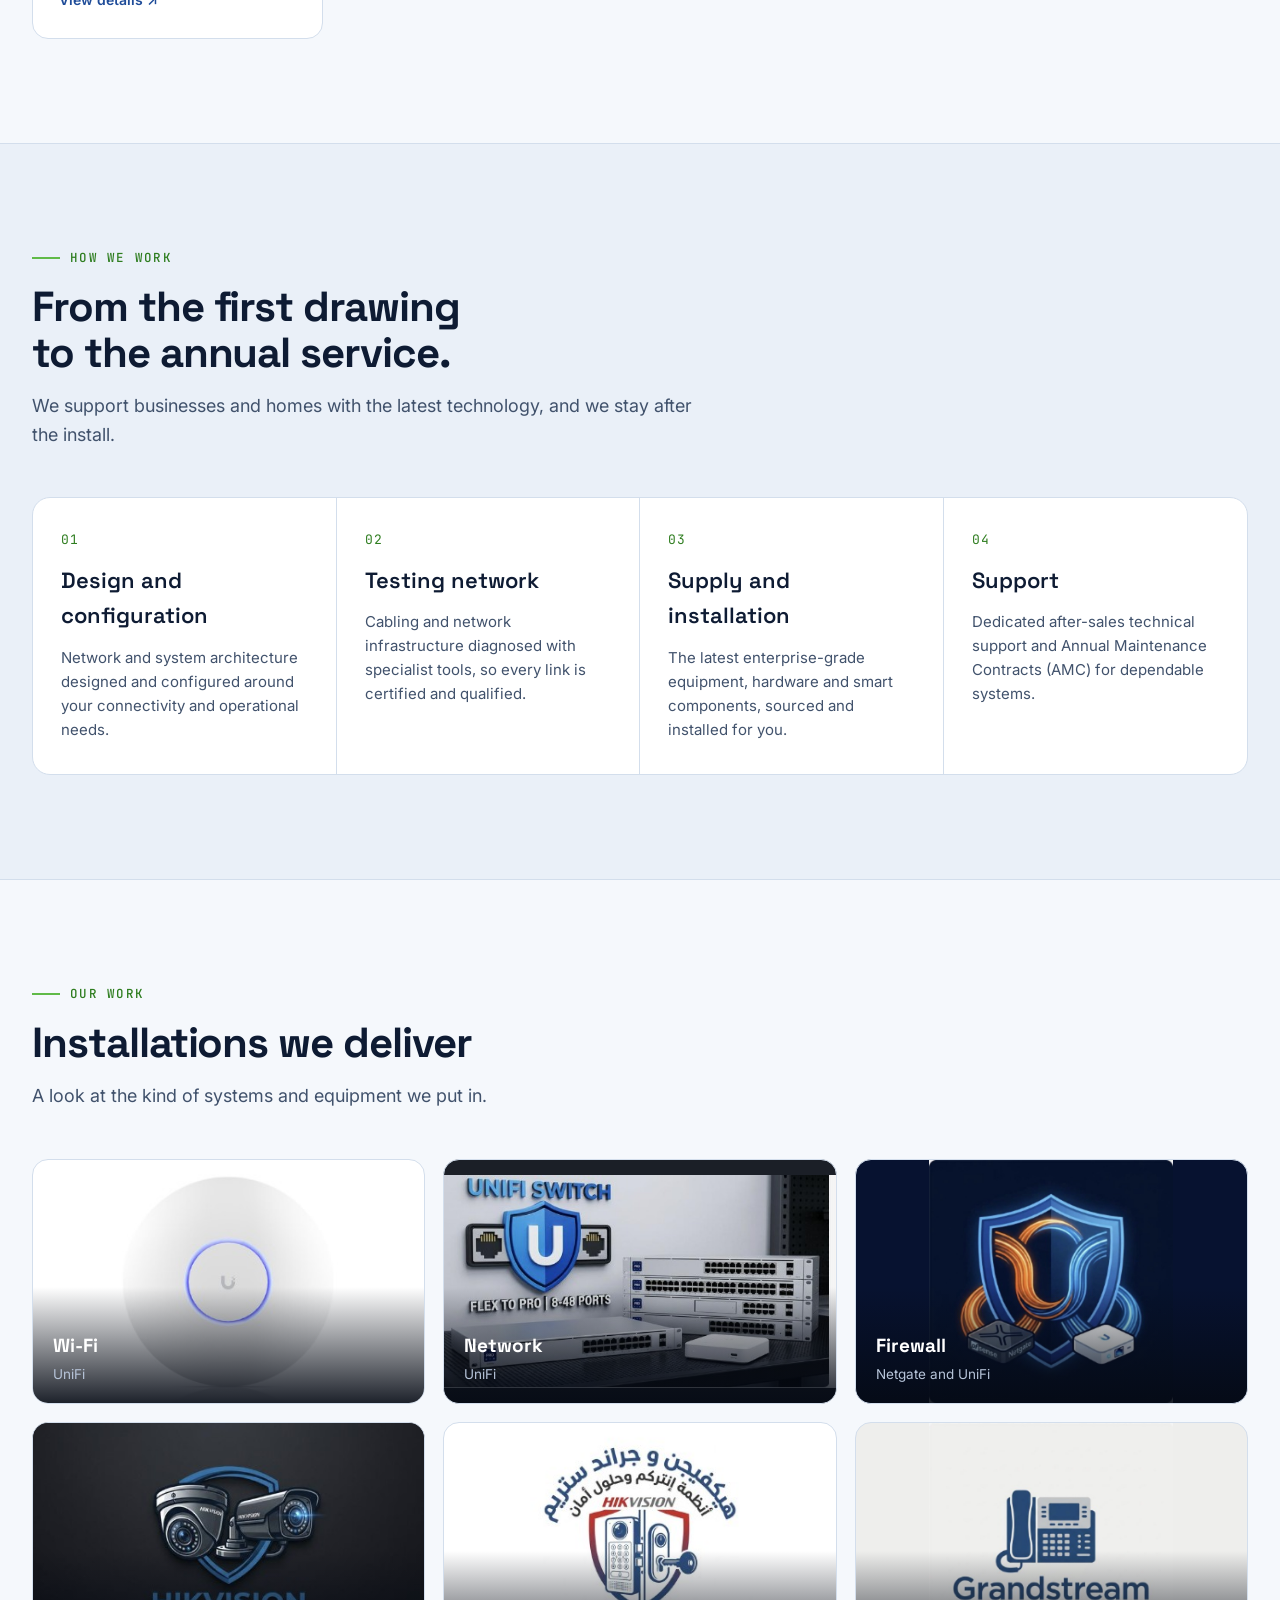
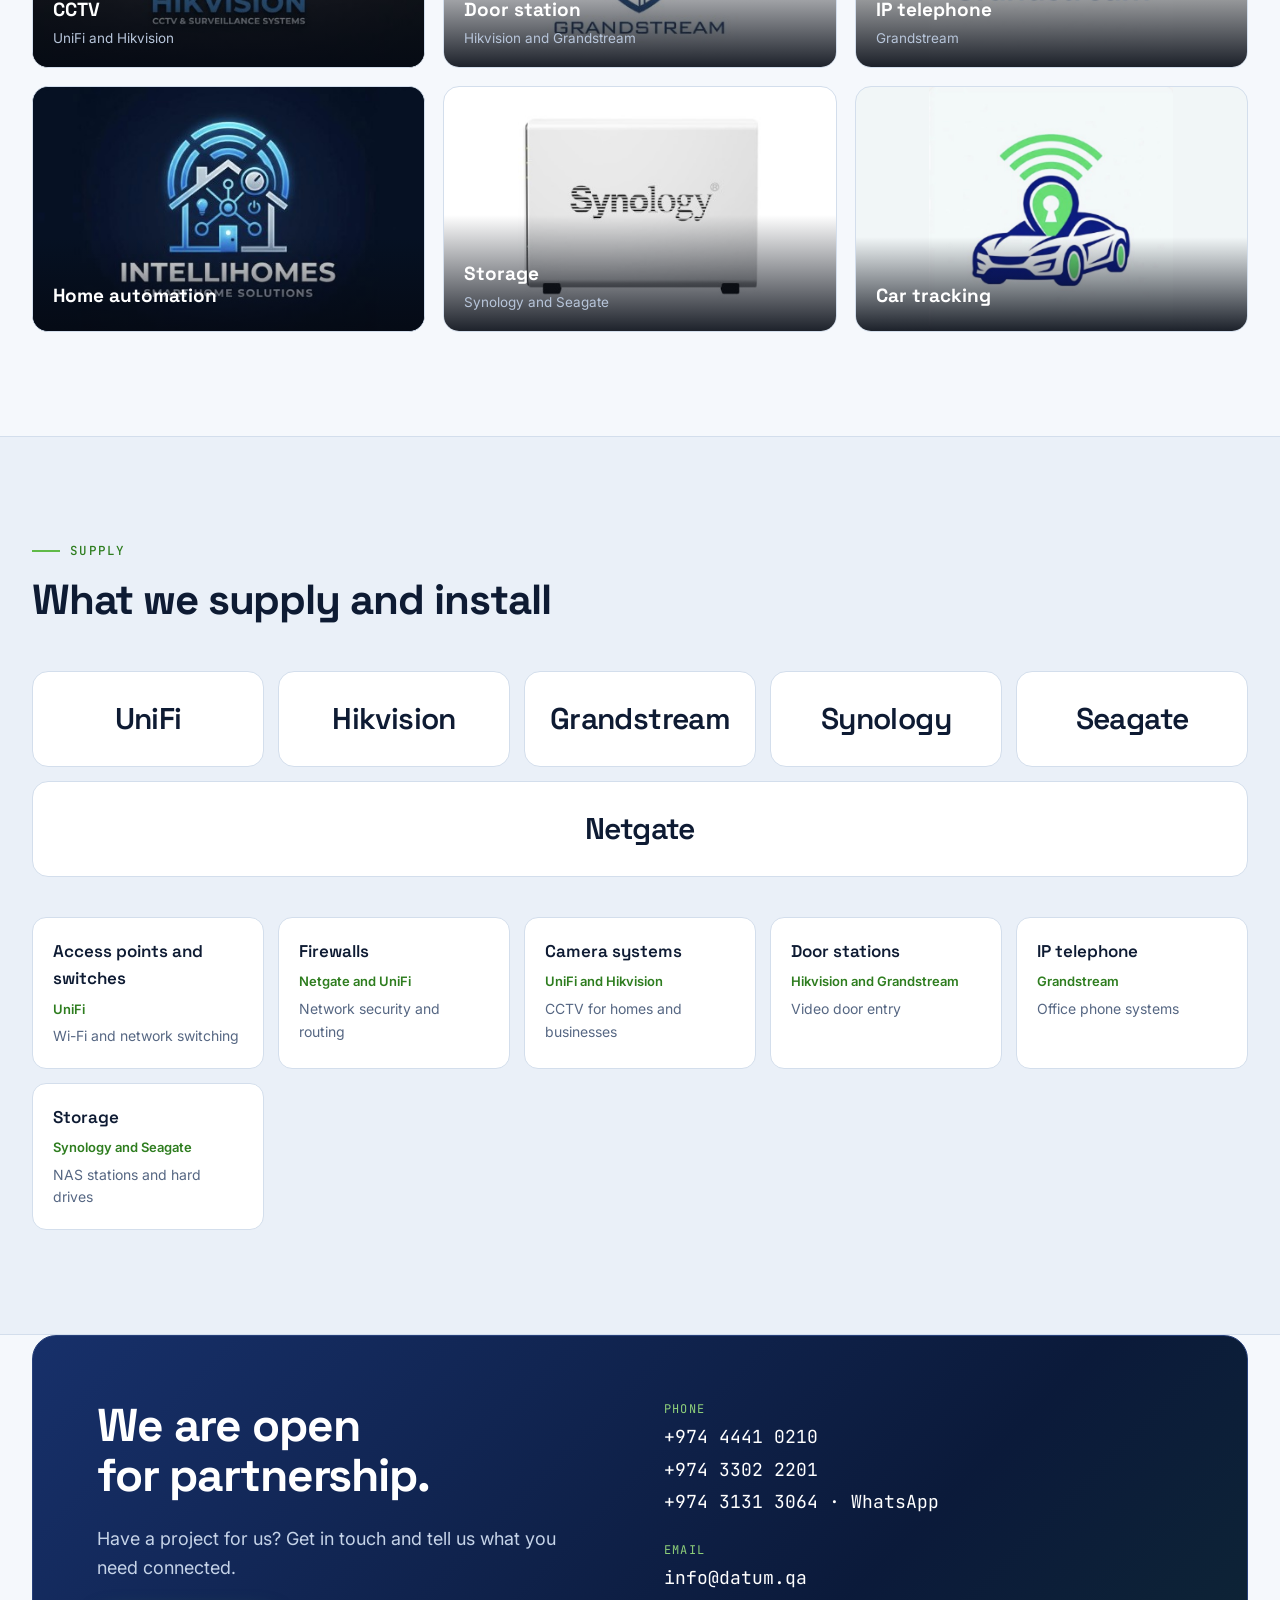
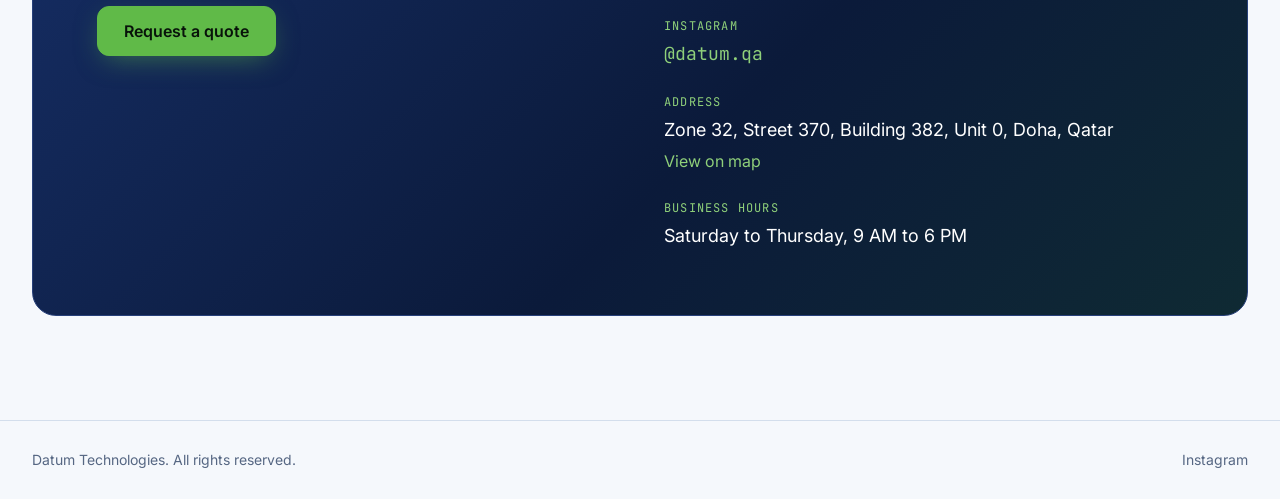
==== commit 8e1cb013: "Restore light theme and toggle; add About section, refine services, add Seagate Co-Authored-By: Clau" ====
--- a/index.html
+++ b/index.html
@@ -56,7 +56,7 @@
       h1a: 'Networks that work,', h1b: 'in homes and businesses.',
       lead: 'From Wi-Fi and cabling to CCTV and home automation, we design, supply, install and support the systems your connection depends on.',
       btnSystems: 'See our systems', btnWa: 'WhatsApp us',
-      f1: ['9', 'Systems we install'], f2: ['5', 'Brands we supply'], f3: ['1', 'Team, design to support'], f4: ['Doha', 'Serving Qatar'],
+      f1: ['9', 'Systems we install'], f2: ['6', 'Brands we supply'], f3: ['1', 'Team, design to support'], f4: ['Doha', 'Serving Qatar'],
       sysH: 'Systems we install', sysP: 'Nine systems, one team. Add the ones you need and request a quote.',
       add: 'Add to quote', added: 'In your quote · View', details: 'View details',
       sys: [
@@ -67,16 +67,19 @@
         ['Door station', 'See and speak to visitors at the door.', 'Hikvision and Grandstream'],
         ['IP telephone', 'Office phone systems that run over your network.', 'Grandstream'],
         ['Home automation', 'Lighting, comfort and control working as one system.', ''],
-        ['Storage', 'NAS stations, hard drives and backups on your own network.', 'Synology'],
+        ['Storage', 'NAS stations, hard drives and backups on your own network.', 'Synology and Seagate'],
         ['Car tracking', 'Know where your vehicles are.', '']
       ],
+      aboutEy: 'About us', aboutH: 'Technology solutions for Qatar.',
+      aboutP: 'Datum Technologies is a comprehensive technology solutions provider for businesses and residences in Qatar. From enterprise IT and modern networking infrastructure to seamless home automation, we deliver end-to-end work backed by global industry leaders.',
+      about: [['Enterprise IT', 'Solutions built for the way your business runs.'], ['Networking', 'Modern infrastructure, designed, installed and tested.'], ['Home automation', 'Comfort, security and control working as one.']],
       servEy: 'How we work', servH: 'From the first drawing to the annual service.',
       servP: 'We support businesses and homes with the latest technology, and we stay after the install.',
       services: [
-        ['Design and configuration', 'Design and configuration to meet the connectivity you need.'],
-        ['Testing network', 'Network infrastructure tested with advanced tools to qualify all cabling.'],
-        ['Supply and installation', 'Supply and installation of the latest equipment and components.'],
-        ['Support', 'After-sale support and an annual maintenance contract.']
+        ['Design and configuration', 'Network and system architecture designed and configured around your connectivity and operational needs.'],
+        ['Testing network', 'Cabling and network infrastructure diagnosed with specialist tools, so every link is certified and qualified.'],
+        ['Supply and installation', 'The latest enterprise-grade equipment, hardware and smart components, sourced and installed for you.'],
+        ['Support', 'Dedicated after-sales technical support and Annual Maintenance Contracts (AMC) for dependable systems.']
       ],
       workEy: 'Our work', workH: 'Installations we deliver', workP: 'A look at the kind of systems and equipment we put in.',
       supplyEy: 'Supply', supplyH: 'What we supply and install',
@@ -86,7 +89,7 @@
         ['Camera systems', 'UniFi and Hikvision', 'CCTV for homes and businesses'],
         ['Door stations', 'Hikvision and Grandstream', 'Video door entry'],
         ['IP telephone', 'Grandstream', 'Office phone systems'],
-        ['Storage', 'Synology', 'NAS stations and hard drives']
+        ['Storage', 'Synology and Seagate', 'NAS stations and hard drives']
       ],
       brandsLabel: 'Brands we supply',
       tmEy: 'Clients', tmH: 'What our clients say',
@@ -117,7 +120,7 @@
       h1a: 'شبكات تعمل بكفاءة،', h1b: 'في المنازل والشركات.',
       lead: 'من الواي فاي والكابلات إلى الكاميرات وأتمتة المنازل، نصمم ونورّد ونركّب وندعم الأنظمة التي يعتمد عليها اتصالك.',
       btnSystems: 'اطلع على أنظمتنا', btnWa: 'واتساب',
-      f1: ['9', 'أنظمة نركّبها'], f2: ['5', 'علامات تجارية نوفرها'], f3: ['1', 'فريق من التصميم إلى الدعم'], f4: ['الدوحة', 'نخدم قطر'],
+      f1: ['9', 'أنظمة نركّبها'], f2: ['6', 'علامات تجارية نوفرها'], f3: ['1', 'فريق من التصميم إلى الدعم'], f4: ['الدوحة', 'نخدم قطر'],
       sysH: 'الأنظمة التي نركّبها', sysP: 'تسعة أنظمة وفريق واحد. أضف ما تحتاجه إلى طلب عرض السعر.',
       add: 'أضف إلى الطلب', added: 'ضمن طلبك · عرض', details: 'عرض التفاصيل',
       sys: [
@@ -128,16 +131,19 @@
         ['محطة الباب', 'شاهد زوارك وتحدث معهم عند الباب.', 'Hikvision وGrandstream'],
         ['الهاتف عبر IP', 'أنظمة هاتف للمكاتب تعمل عبر شبكتك.', 'Grandstream'],
         ['أتمتة المنازل', 'الإضاءة والراحة والتحكم في نظام واحد.', ''],
-        ['التخزين', 'أجهزة NAS وأقراص تخزين ونسخ احتياطي على شبكتك الخاصة.', 'Synology'],
+        ['التخزين', 'أجهزة NAS وأقراص تخزين ونسخ احتياطي على شبكتك الخاصة.', 'Synology وSeagate'],
         ['تتبع السيارات', 'اعرف أين مركباتك.', '']
       ],
+      aboutEy: 'من نحن', aboutH: 'حلول تقنية متكاملة في قطر.',
+      aboutP: 'داتوم تكنولوجيز مزوّد حلول تقنية متكاملة للشركات والمنازل في قطر. من حلول تقنية المعلومات للمؤسسات والبنية التحتية الحديثة للشبكات إلى أتمتة المنازل، نقدّم عملًا متكاملًا من البداية للنهاية بدعم من كبرى العلامات العالمية.',
+      about: [['تقنية المعلومات للمؤسسات', 'حلول مبنية على طريقة عمل شركتك.'], ['الشبكات', 'بنية تحتية حديثة، نصممها ونركّبها ونختبرها.'], ['أتمتة المنازل', 'راحة وأمان وتحكم في نظام واحد.']],
       servEy: 'كيف نعمل', servH: 'من أول مخطط إلى الصيانة السنوية.',
       servP: 'ندعم الشركات والمنازل بأحدث التقنيات، ونبقى معك بعد التركيب.',
       services: [
-        ['التصميم والإعداد', 'تصميم وإعداد الشبكة بما يحقق الاتصال الذي تحتاجه.'],
-        ['اختبار الشبكة', 'اختبار البنية التحتية للشبكة بأدوات متقدمة للتأكد من جودة كل الكابلات.'],
-        ['التوريد والتركيب', 'توريد وتركيب أحدث المعدات والمكونات.'],
-        ['الدعم', 'دعم بعد البيع وعقد صيانة سنوي.']
+        ['التصميم والإعداد', 'هيكلة الشبكة والأنظمة وإعدادها بما يناسب احتياجات الاتصال والتشغيل لديك.'],
+        ['اختبار الشبكة', 'فحص الكابلات والبنية التحتية للشبكة بأدوات متخصصة لاعتماد كل وصلة والتأكد من جودتها.'],
+        ['التوريد والتركيب', 'توريد وتركيب أحدث المعدات والأجهزة والمكونات الذكية بمستوى احترافي.'],
+        ['الدعم', 'دعم فني بعد البيع وعقود صيانة سنوية (AMC) لضمان استقرار أنظمتك.']
       ],
       workEy: 'أعمالنا', workH: 'تركيبات ننفذها', workP: 'نظرة على أنواع الأنظمة والمعدات التي نركّبها.',
       supplyEy: 'التوريد', supplyH: 'ما نوفره ونركّبه',
@@ -147,7 +153,7 @@
         ['أنظمة الكاميرات', 'UniFi + Hikvision', 'مراقبة للمنازل والشركات'],
         ['محطات الأبواب', 'Hikvision + Grandstream', 'اتصال مرئي عند الباب'],
         ['الهاتف عبر IP', 'Grandstream', 'أنظمة هاتف للمكاتب'],
-        ['التخزين', 'Synology', 'أجهزة NAS وأقراص تخزين']
+        ['التخزين', 'Synology + Seagate', 'أجهزة NAS وأقراص تخزين']
       ],
       brandsLabel: 'العلامات التجارية التي نوفرها',
       tmEy: 'العملاء', tmH: 'ماذا يقول عملاؤنا',
@@ -172,7 +178,10 @@
     }
   };
 
-  function readTheme() { return 'dark'; }
+  function readTheme() {
+    try { var s = localStorage.getItem('datum-theme'); if (s === 'light' || s === 'dark') return s; } catch (e) {}
+    return 'light';
+  }
   function readLang() {
     try { var s = localStorage.getItem('datum-lang'); if (s === 'ar' || s === 'en') return s; } catch (e) {}
     return 'en';
@@ -219,7 +228,7 @@
     var tiles = L.supply.map(function (s) {
       return '<div class="tile"><b>' + esc(s[0]) + '</b><span class="br" dir="ltr" style="text-align:start">' + esc(s[1]) + '</span><span>' + esc(s[2]) + '</span></div>';
     }).join('');
-    var brands = ['UniFi', 'Hikvision', 'Grandstream', 'Synology', 'Netgate'].map(function (b) {
+    var brands = ['UniFi', 'Hikvision', 'Grandstream', 'Synology', 'Seagate', 'Netgate'].map(function (b) {
       return '<a class="brand-pill rv" href="#supply" dir="ltr">' + b + '</a>';
     }).join('');
     var tm = '';
@@ -246,6 +255,7 @@
       '<div>' + topology(L) + '</div></div></section>' +
 
       '<section class="facts"><div class="wrap">' + fct + '</div></section>' +
+      '<section id="about" class="sec"><div class="wrap"><div class="head rv"><span class="eyebrow">' + esc(L.aboutEy) + '</span><h2>' + esc(L.aboutH) + '</h2><p>' + esc(L.aboutP) + '</p></div><div class="tiles rv">' + L.about.map(function (a) { return '<div class="tile"><b>' + esc(a[0]) + '</b><span>' + esc(a[1]) + '</span></div>'; }).join('') + '</div></div></section>' +
 
       '<section id="systems" class="sec"><div class="wrap"><div class="head rv"><span class="eyebrow">01</span><h2>' + esc(L.sysH) + '</h2><p>' + esc(L.sysP) + '</p></div><div class="cards">' + cards + '</div></div></section>' +
 
--- a/assets/style.css
+++ b/assets/style.css
@@ -1,9 +1,9 @@
 :root{--blue:#2656A8;--green:#60BA48;--on-green:#08130A;color-scheme:dark}
 html[data-theme=dark]{--bg:#0F2249;--bg2:#12275A;--surface:#163062;--surface2:#1B3A72;--line:#2F4F86;--ink:#E8EEF8;--ink2:#A9B7CC;--ink3:#8D9DB6;--link:#7FB0FF;--accent:#60BA48;--glow:rgba(96,186,72,.18);--glow2:rgba(38,86,168,.45);color-scheme:dark}
-html[data-theme=light]{--bg:#DDE7F6;--bg2:#CFDDF1;--surface:#FFFFFF;--surface2:#EBF1FA;--line:#B7C9E3;--ink:#0E1B33;--ink2:#41526C;--ink3:#566783;--link:#1F4C99;--accent:#2E7D1F;--glow:rgba(96,186,72,.26);--glow2:rgba(38,86,168,.34);color-scheme:light}
+html[data-theme=light]{--bg:#F5F8FC;--bg2:#EAF0F8;--surface:#FFFFFF;--surface2:#F0F5FB;--line:#D3DEEC;--ink:#0E1B33;--ink2:#41526C;--ink3:#566783;--link:#1F4C99;--accent:#2E7D1F;--glow:rgba(96,186,72,.22);--glow2:rgba(38,86,168,.18);color-scheme:light}
 *{box-sizing:border-box}
 html{scroll-behavior:smooth;scroll-padding-top:84px}
-body{margin:0;background:var(--bg) linear-gradient(135deg,#142B5C 0%,#0F2249 55%,#0F2538 100%) fixed;color:var(--ink);font-family:Inter,system-ui,sans-serif;font-size:16px;line-height:1.6;transition:background .3s,color .3s}
+body{margin:0;background:var(--bg);color:var(--ink);font-family:Inter,system-ui,sans-serif;font-size:16px;line-height:1.6;transition:background .3s,color .3s}
 html[lang=ar] body{font-family:'IBM Plex Sans Arabic',system-ui,sans-serif;font-size:17px;line-height:1.75}
 a{color:var(--link);text-decoration:none}
 a:hover{text-decoration:underline}
@@ -179,4 +179,4 @@
 .shot{aspect-ratio:16/10;text-decoration:none!important}
 .shot img{padding:0}
 
-#themeBtn{display:none!important}
+html[data-theme=dark] body{background:var(--bg) linear-gradient(135deg,#142B5C 0%,#0F2249 55%,#0F2538 100%) fixed}
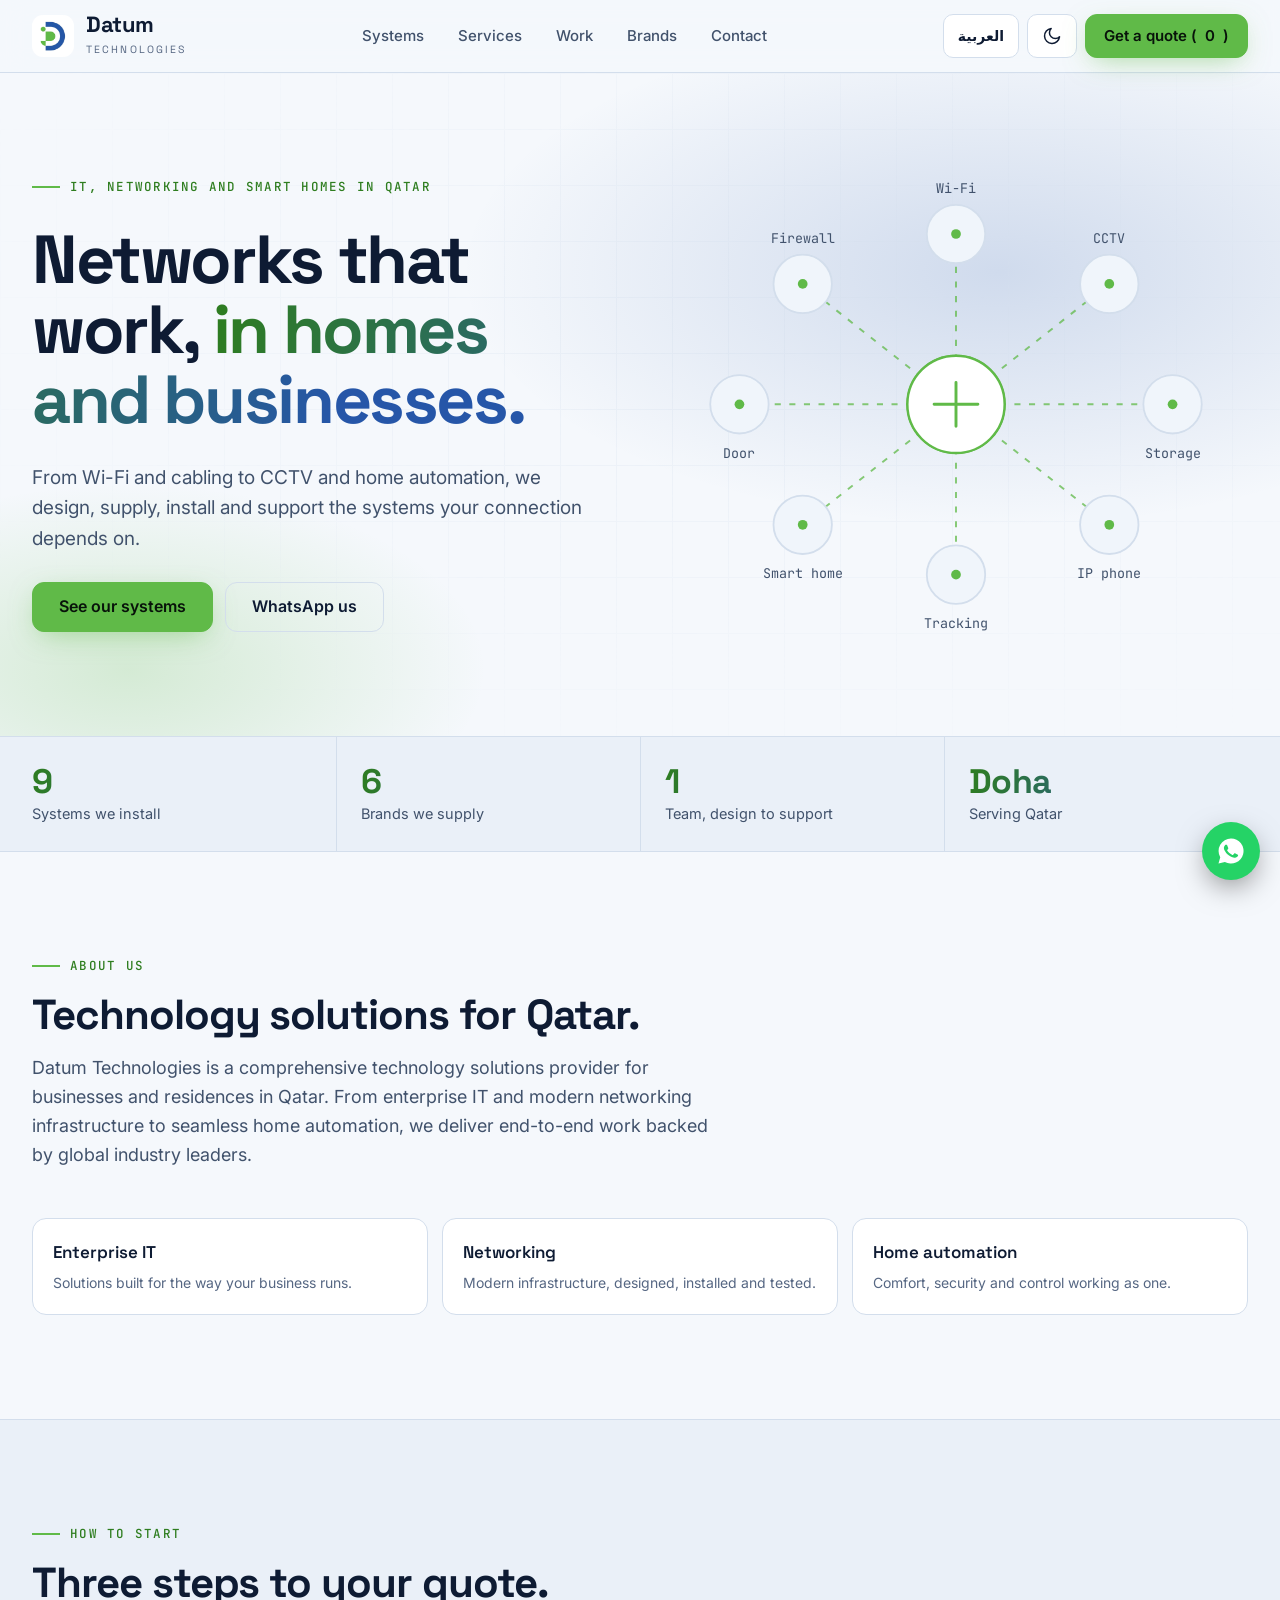
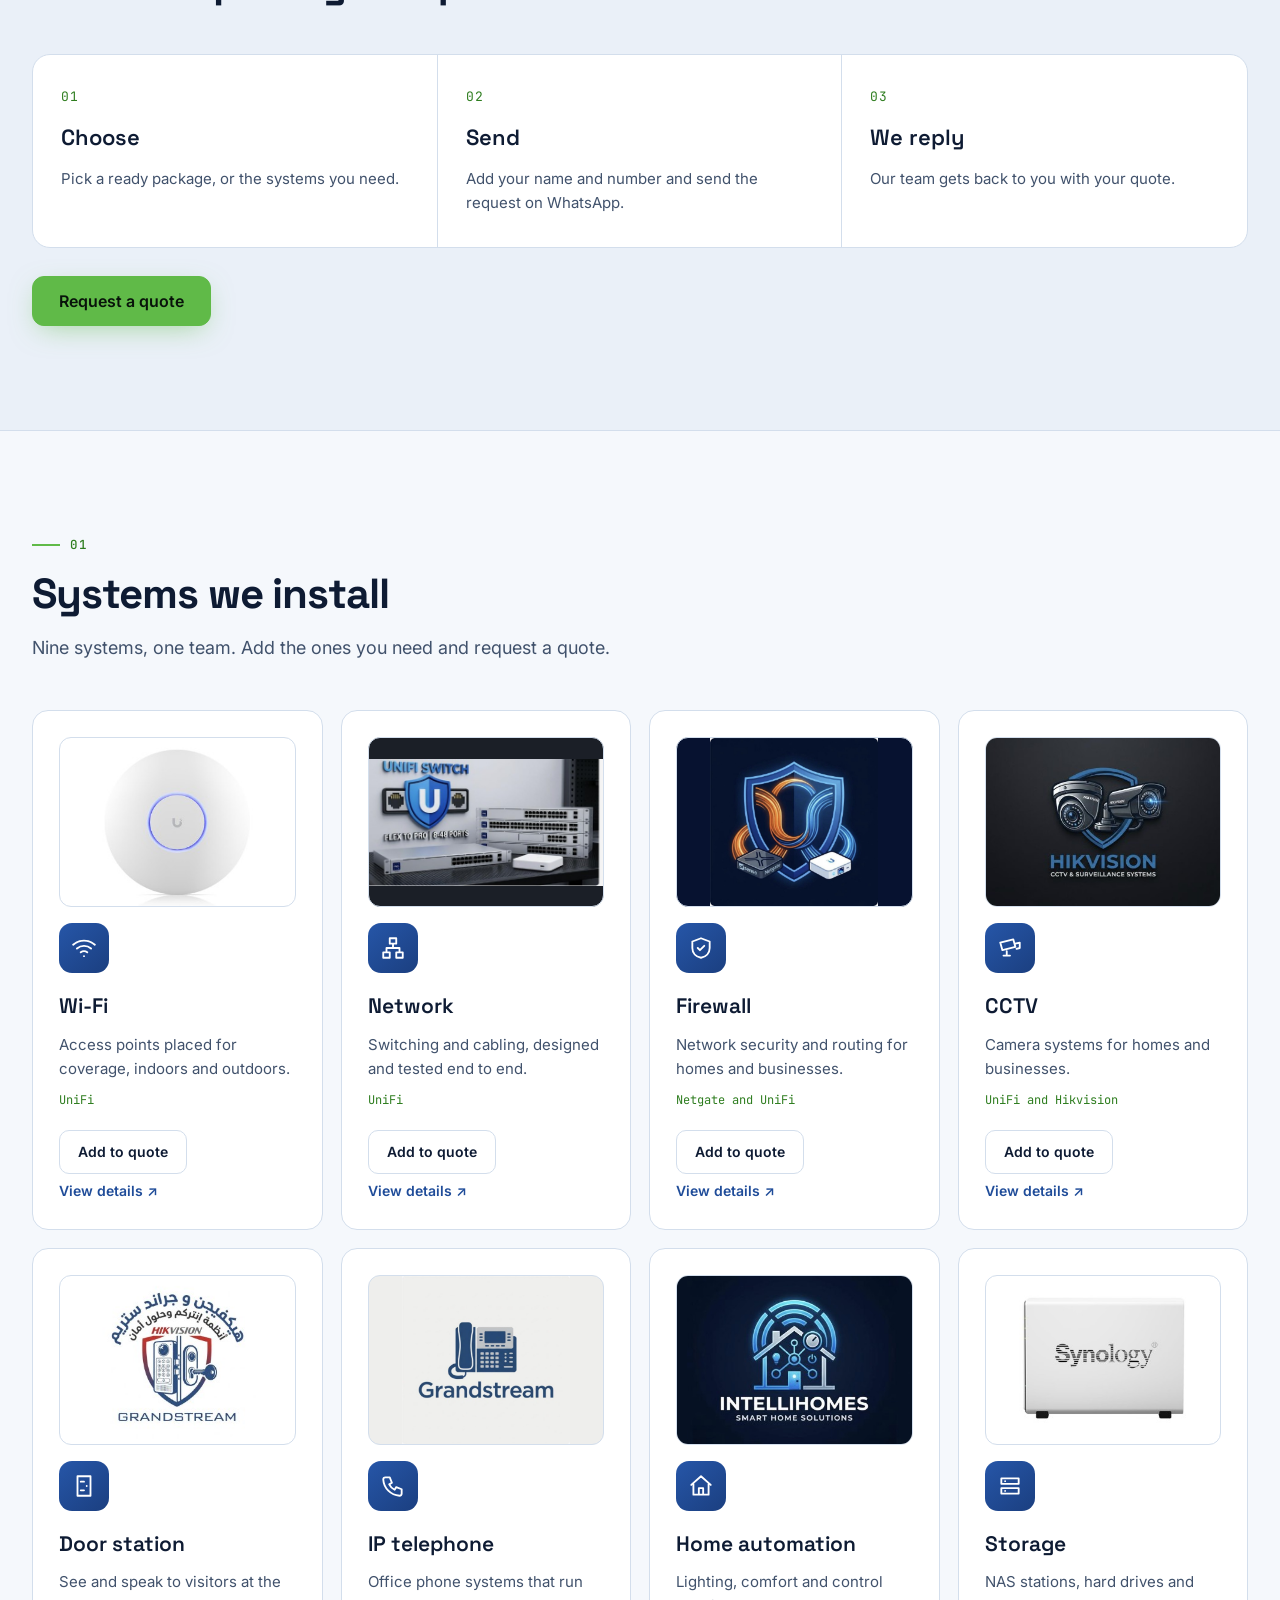
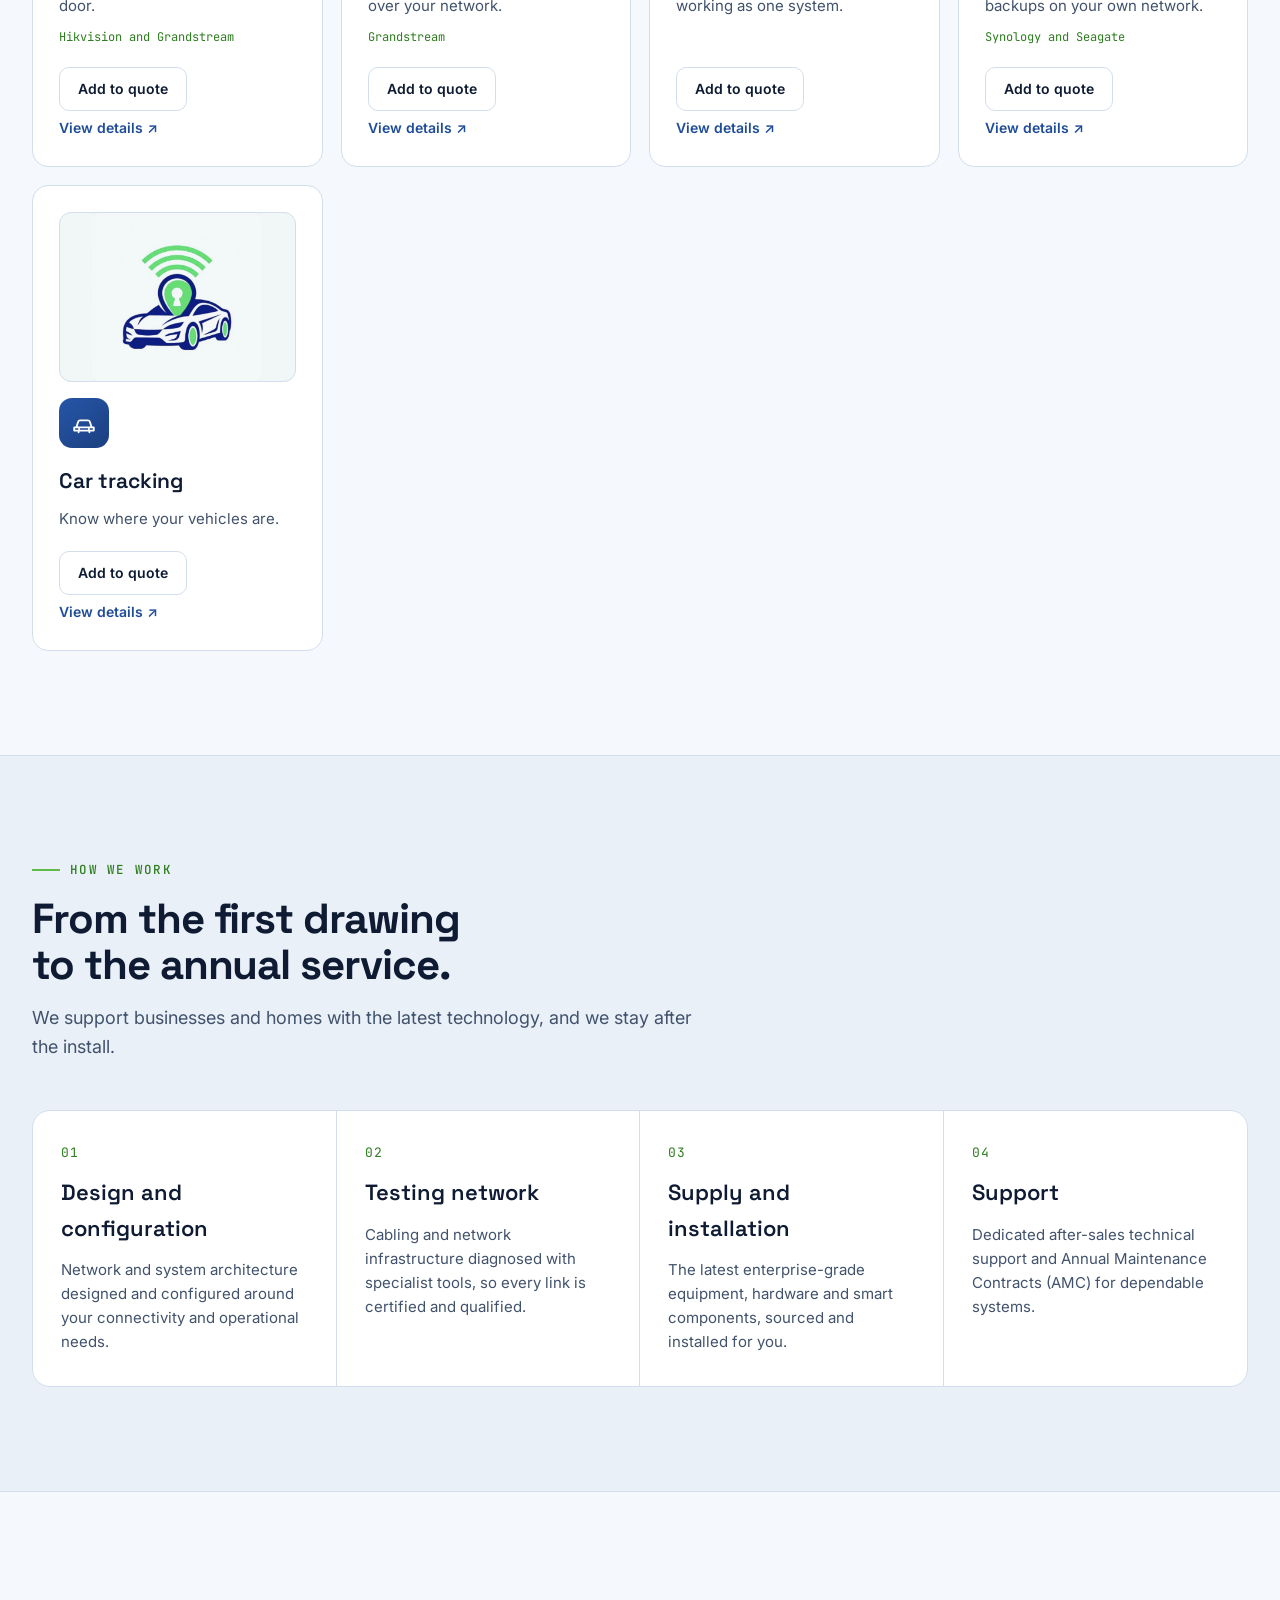
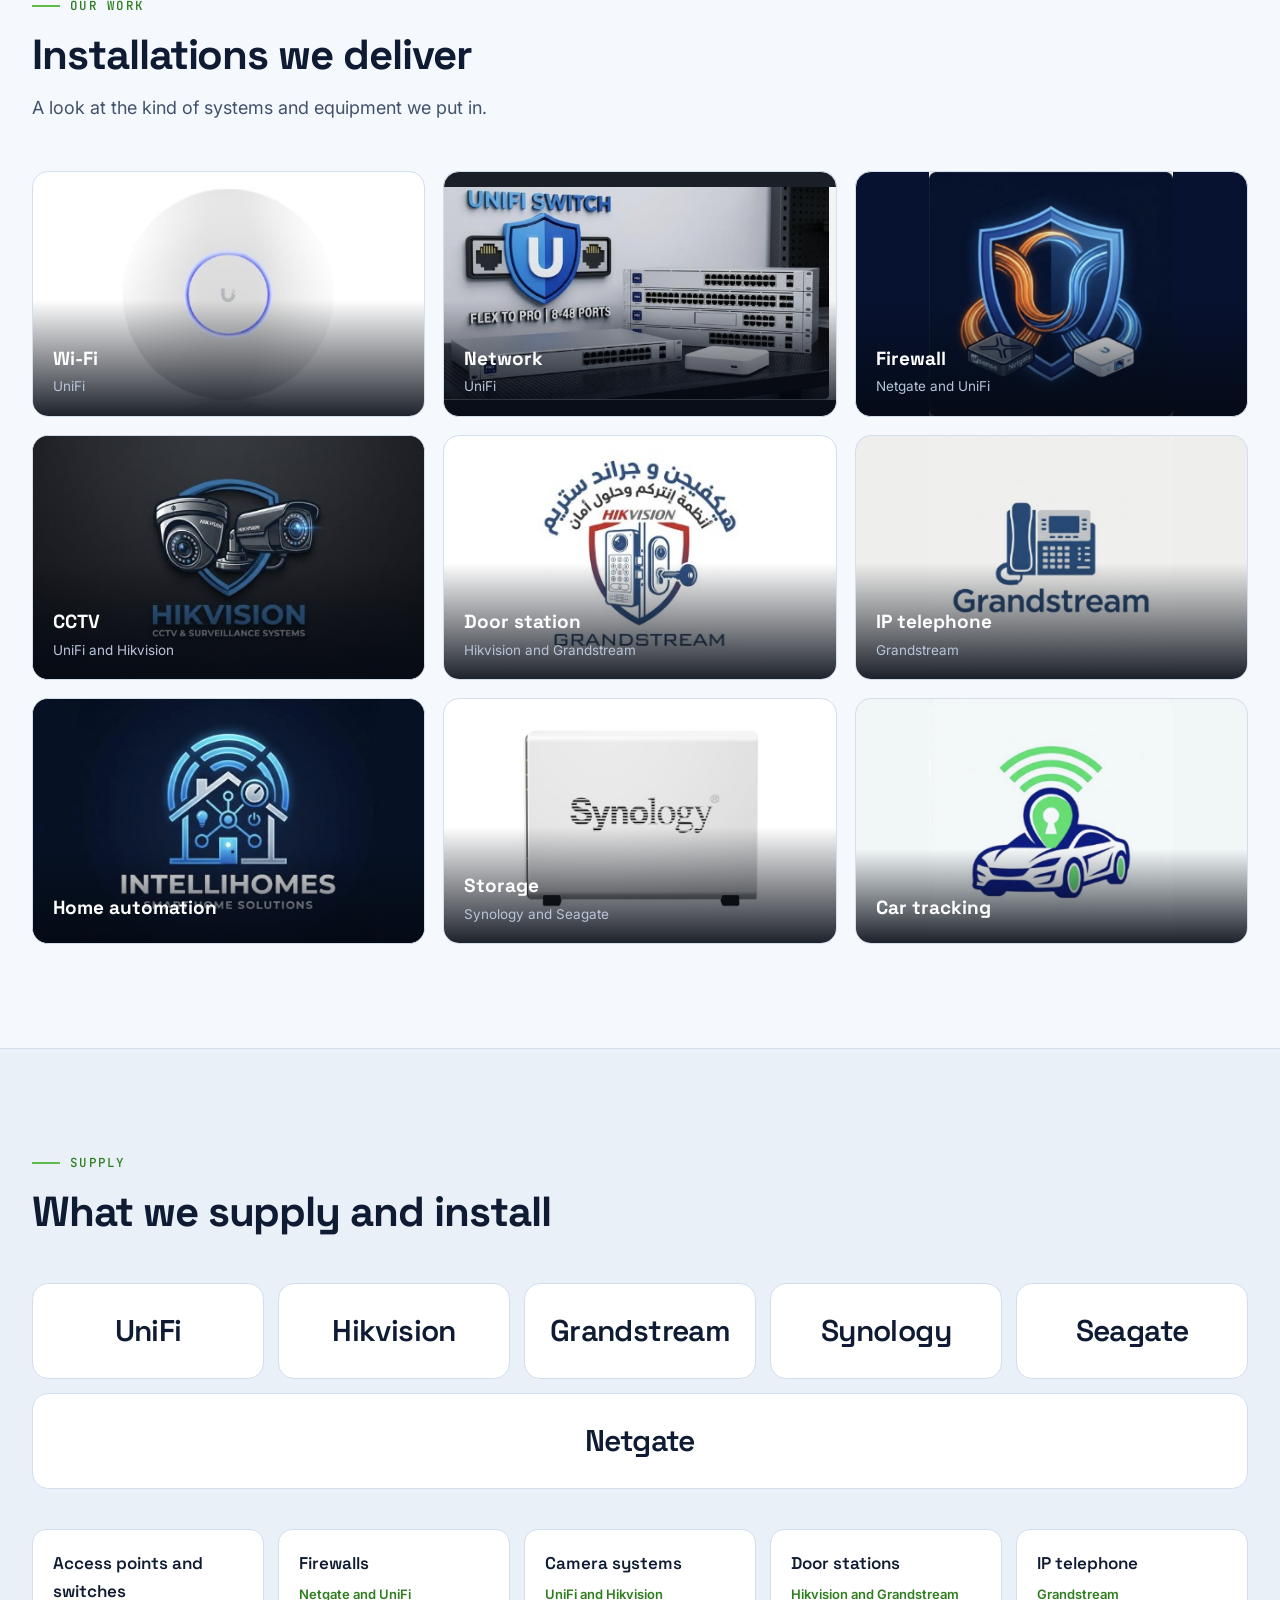
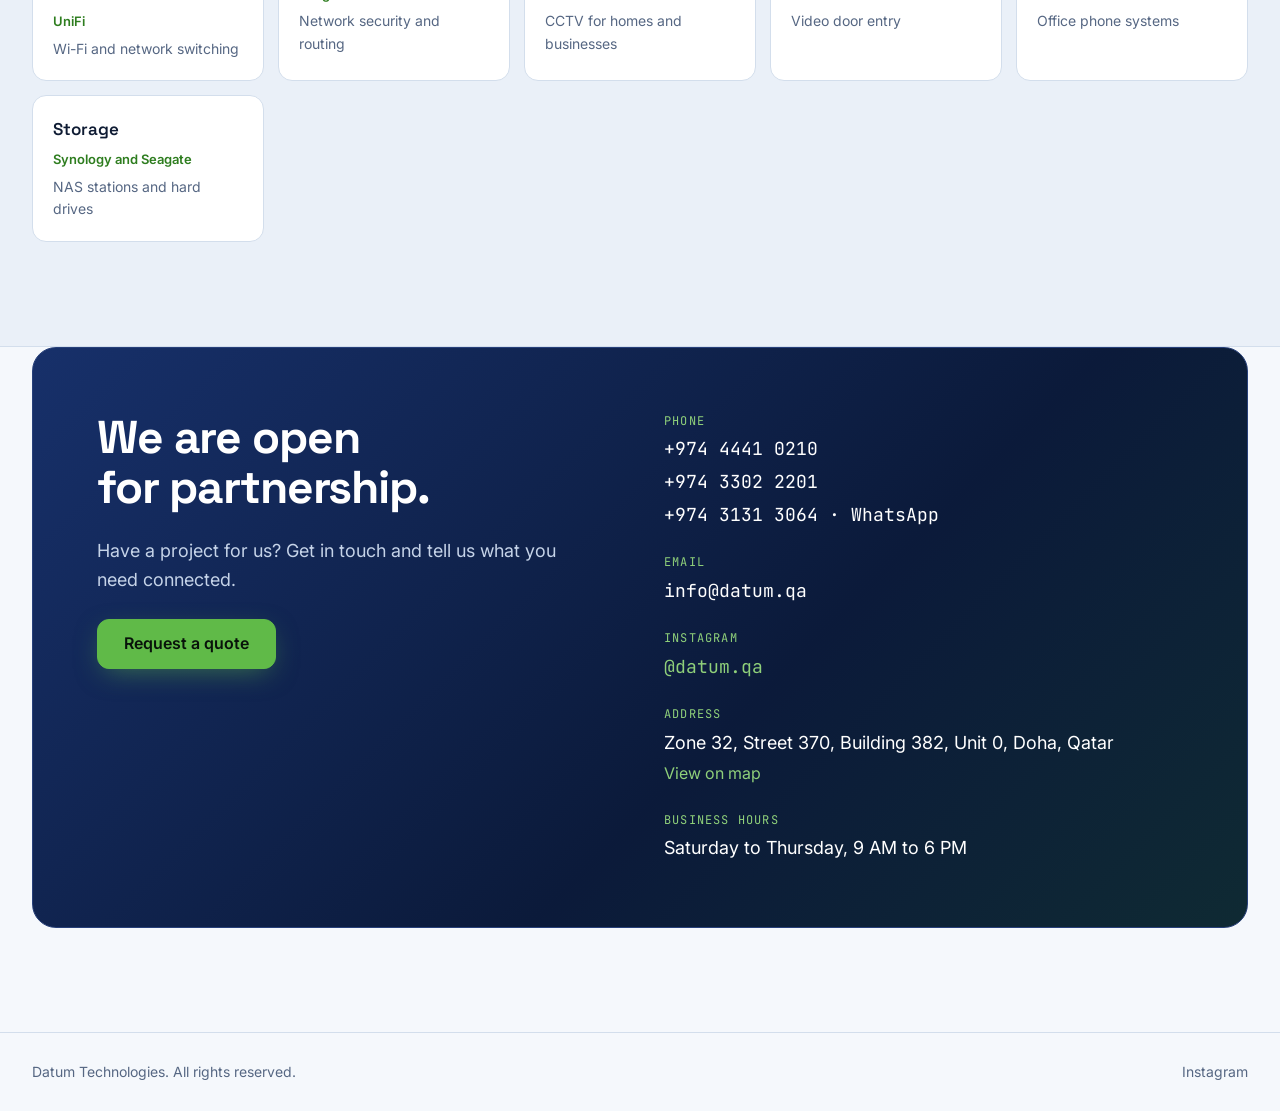
==== commit fe01f2a4: "Add How to start section, share buttons, welcome-back notice, link preview image and home-screen ico" ====
--- a/index.html
+++ b/index.html
@@ -6,6 +6,18 @@
 <title>Datum Technologies | IT, Networking and Smart Homes in Qatar</title>
 <meta name="description" content="Datum Technologies designs, supplies, installs and supports Wi-Fi, networks, CCTV, door stations, IP telephony, home automation and NAS in Qatar.">
 <link rel="icon" href="assets/logo.png">
+<link rel="apple-touch-icon" href="assets/apple-touch-icon.png">
+<link rel="manifest" href="manifest.webmanifest">
+<meta name="theme-color" content="#0F2249">
+<meta property="og:type" content="website">
+<meta property="og:site_name" content="Datum Technologies">
+<meta property="og:title" content="Datum Technologies | IT, Networking and Smart Homes in Qatar">
+<meta property="og:description" content="Wi-Fi, networks, CCTV, door stations, IP telephony, home automation and storage in Qatar. Designed, supplied, installed and supported.">
+<meta property="og:image" content="https://mohammad-mokhtar398.github.io/datum-website/assets/og.png">
+<meta property="og:image:width" content="1200">
+<meta property="og:image:height" content="630">
+<meta name="twitter:card" content="summary_large_image">
+<meta name="twitter:image" content="https://mohammad-mokhtar398.github.io/datum-website/assets/og.png">
 <link rel="preconnect" href="https://fonts.googleapis.com">
 <link rel="preconnect" href="https://fonts.gstatic.com" crossorigin>
 <link rel="stylesheet" href="https://fonts.googleapis.com/css2?family=IBM+Plex+Sans+Arabic:wght@400;500;600;700&family=Inter:wght@400;500;600&family=JetBrains+Mono:wght@400;500&family=Space+Grotesk:wght@500;600;700&display=swap">
@@ -73,6 +85,9 @@
       aboutEy: 'About us', aboutH: 'Technology solutions for Qatar.',
       aboutP: 'Datum Technologies is a comprehensive technology solutions provider for businesses and residences in Qatar. From enterprise IT and modern networking infrastructure to seamless home automation, we deliver end-to-end work backed by global industry leaders.',
       about: [['Enterprise IT', 'Solutions built for the way your business runs.'], ['Networking', 'Modern infrastructure, designed, installed and tested.'], ['Home automation', 'Comfort, security and control working as one.']],
+      startEy: 'How to start', startH: 'Three steps to your quote.',
+      start: [['Choose', 'Pick a ready package, or the systems you need.'], ['Send', 'Add your name and number and send the request on WhatsApp.'], ['We reply', 'Our team gets back to you with your quote.']],
+      startBtn: 'Request a quote',
       servEy: 'How we work', servH: 'From the first drawing to the annual service.',
       servP: 'We support businesses and homes with the latest technology, and we stay after the install.',
       services: [
@@ -137,6 +152,9 @@
       aboutEy: 'من نحن', aboutH: 'حلول تقنية متكاملة في قطر.',
       aboutP: 'داتوم تكنولوجيز مزوّد حلول تقنية متكاملة للشركات والمنازل في قطر. من حلول تقنية المعلومات للمؤسسات والبنية التحتية الحديثة للشبكات إلى أتمتة المنازل، نقدّم عملًا متكاملًا من البداية للنهاية بدعم من كبرى العلامات العالمية.',
       about: [['تقنية المعلومات للمؤسسات', 'حلول مبنية على طريقة عمل شركتك.'], ['الشبكات', 'بنية تحتية حديثة، نصممها ونركّبها ونختبرها.'], ['أتمتة المنازل', 'راحة وأمان وتحكم في نظام واحد.']],
+      startEy: 'كيف تبدأ', startH: 'ثلاث خطوات حتى عرض السعر.',
+      start: [['اختر', 'اختر باقة جاهزة، أو الأنظمة التي تحتاجها.'], ['أرسل', 'اكتب اسمك ورقمك وأرسل الطلب عبر واتساب.'], ['نرد عليك', 'يتواصل معك فريقنا ومعه عرض السعر.']],
+      startBtn: 'اطلب عرض سعر',
       servEy: 'كيف نعمل', servH: 'من أول مخطط إلى الصيانة السنوية.',
       servP: 'ندعم الشركات والمنازل بأحدث التقنيات، ونبقى معك بعد التركيب.',
       services: [
@@ -257,6 +275,7 @@
       '<section class="facts"><div class="wrap">' + fct + '</div></section>' +
       '<section id="about" class="sec"><div class="wrap"><div class="head rv"><span class="eyebrow">' + esc(L.aboutEy) + '</span><h2>' + esc(L.aboutH) + '</h2><p>' + esc(L.aboutP) + '</p></div><div class="tiles rv">' + L.about.map(function (a) { return '<div class="tile"><b>' + esc(a[0]) + '</b><span>' + esc(a[1]) + '</span></div>'; }).join('') + '</div></div></section>' +
 
+      '<section id="start" class="sec alt"><div class="wrap"><div class="head rv"><span class="eyebrow">' + esc(L.startEy) + '</span><h2>' + esc(L.startH) + '</h2></div><div class="steps rv" style="grid-template-columns:repeat(auto-fit,minmax(220px,1fr))">' + L.start.map(function (s, i) { return '<div class="step"><span class="no">0' + (i + 1) + '</span><h3>' + esc(s[0]) + '</h3><p>' + esc(s[1]) + '</p></div>'; }).join('') + '</div><div class="rv" style="margin-top:28px"><a class="btn fill" href="quote.html">' + esc(L.startBtn) + '</a></div></div></section>' +
       '<section id="systems" class="sec"><div class="wrap"><div class="head rv"><span class="eyebrow">01</span><h2>' + esc(L.sysH) + '</h2><p>' + esc(L.sysP) + '</p></div><div class="cards">' + cards + '</div></div></section>' +
 
       '<section id="services" class="sec alt"><div class="wrap"><div class="head rv"><span class="eyebrow">' + esc(L.servEy) + '</span><h2>' + esc(L.servH) + '</h2><p>' + esc(L.servP) + '</p></div><div class="steps rv">' + steps + '</div></div></section>' +
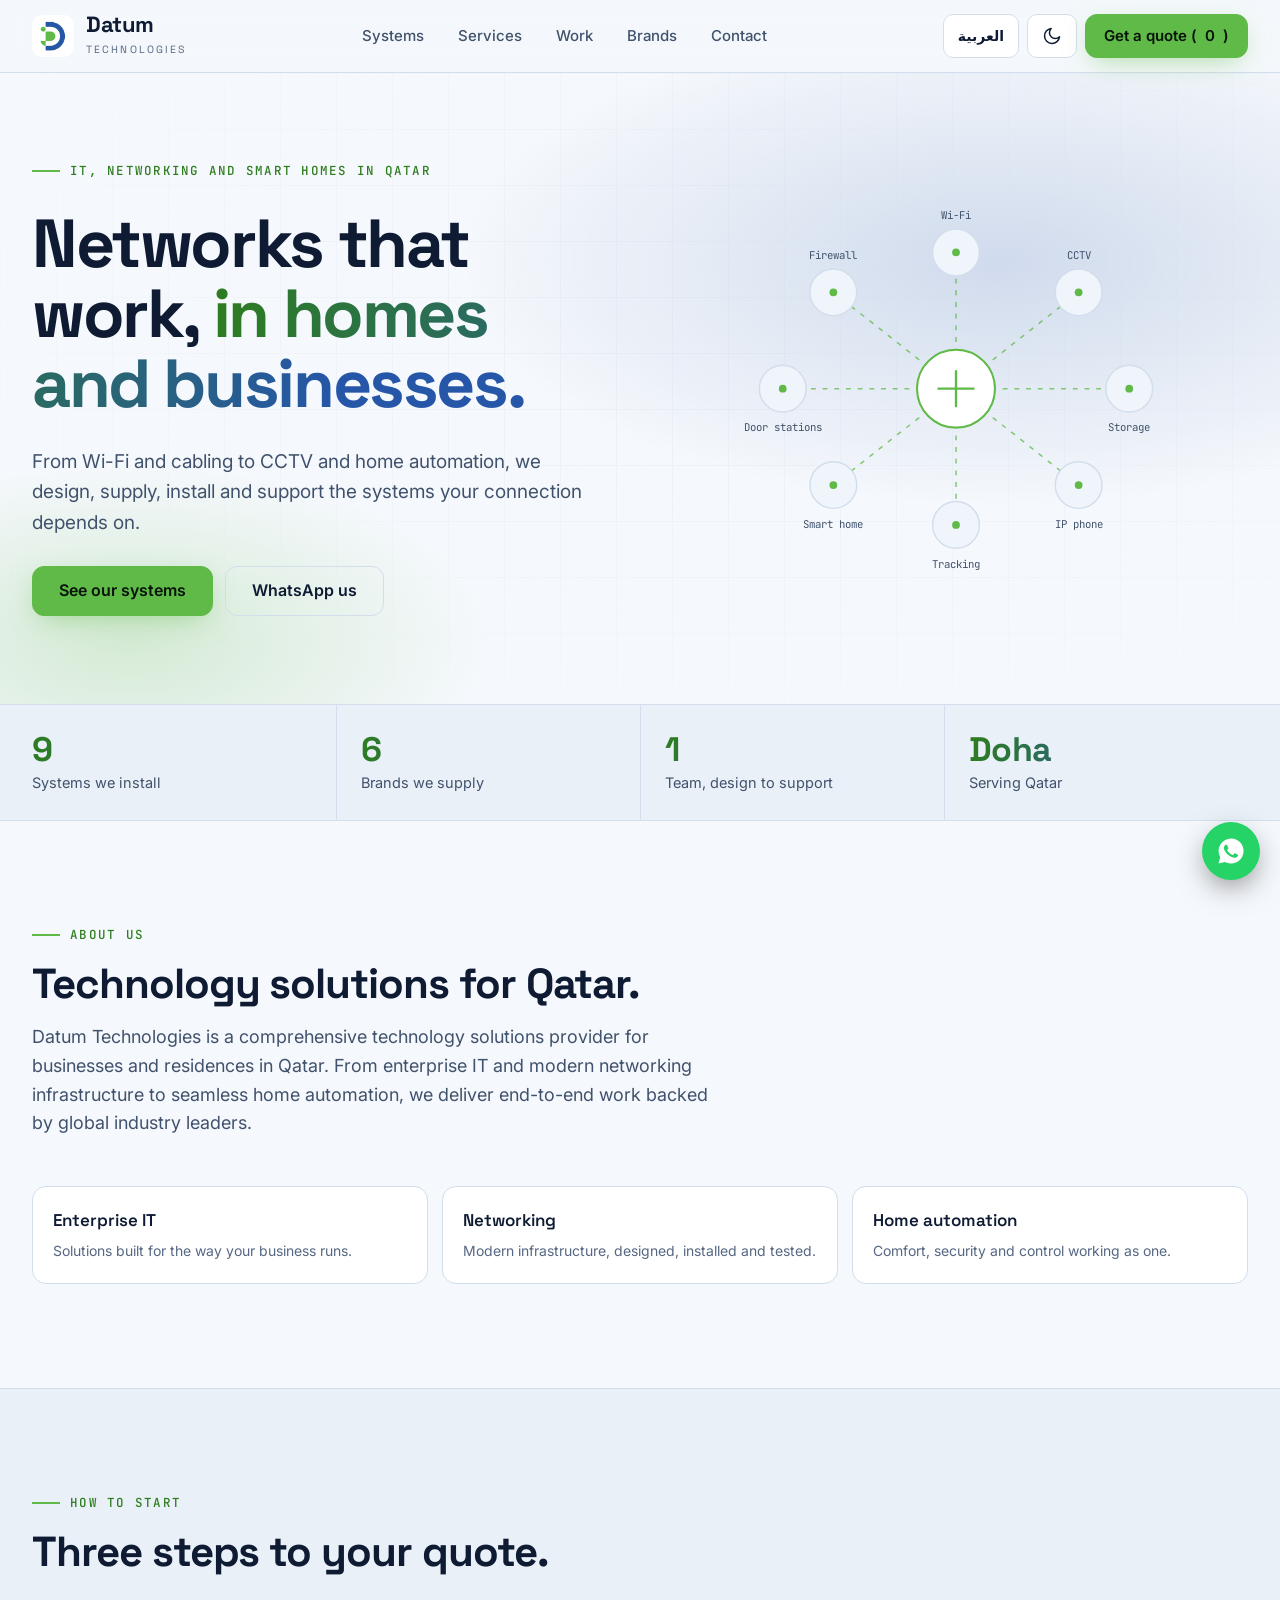
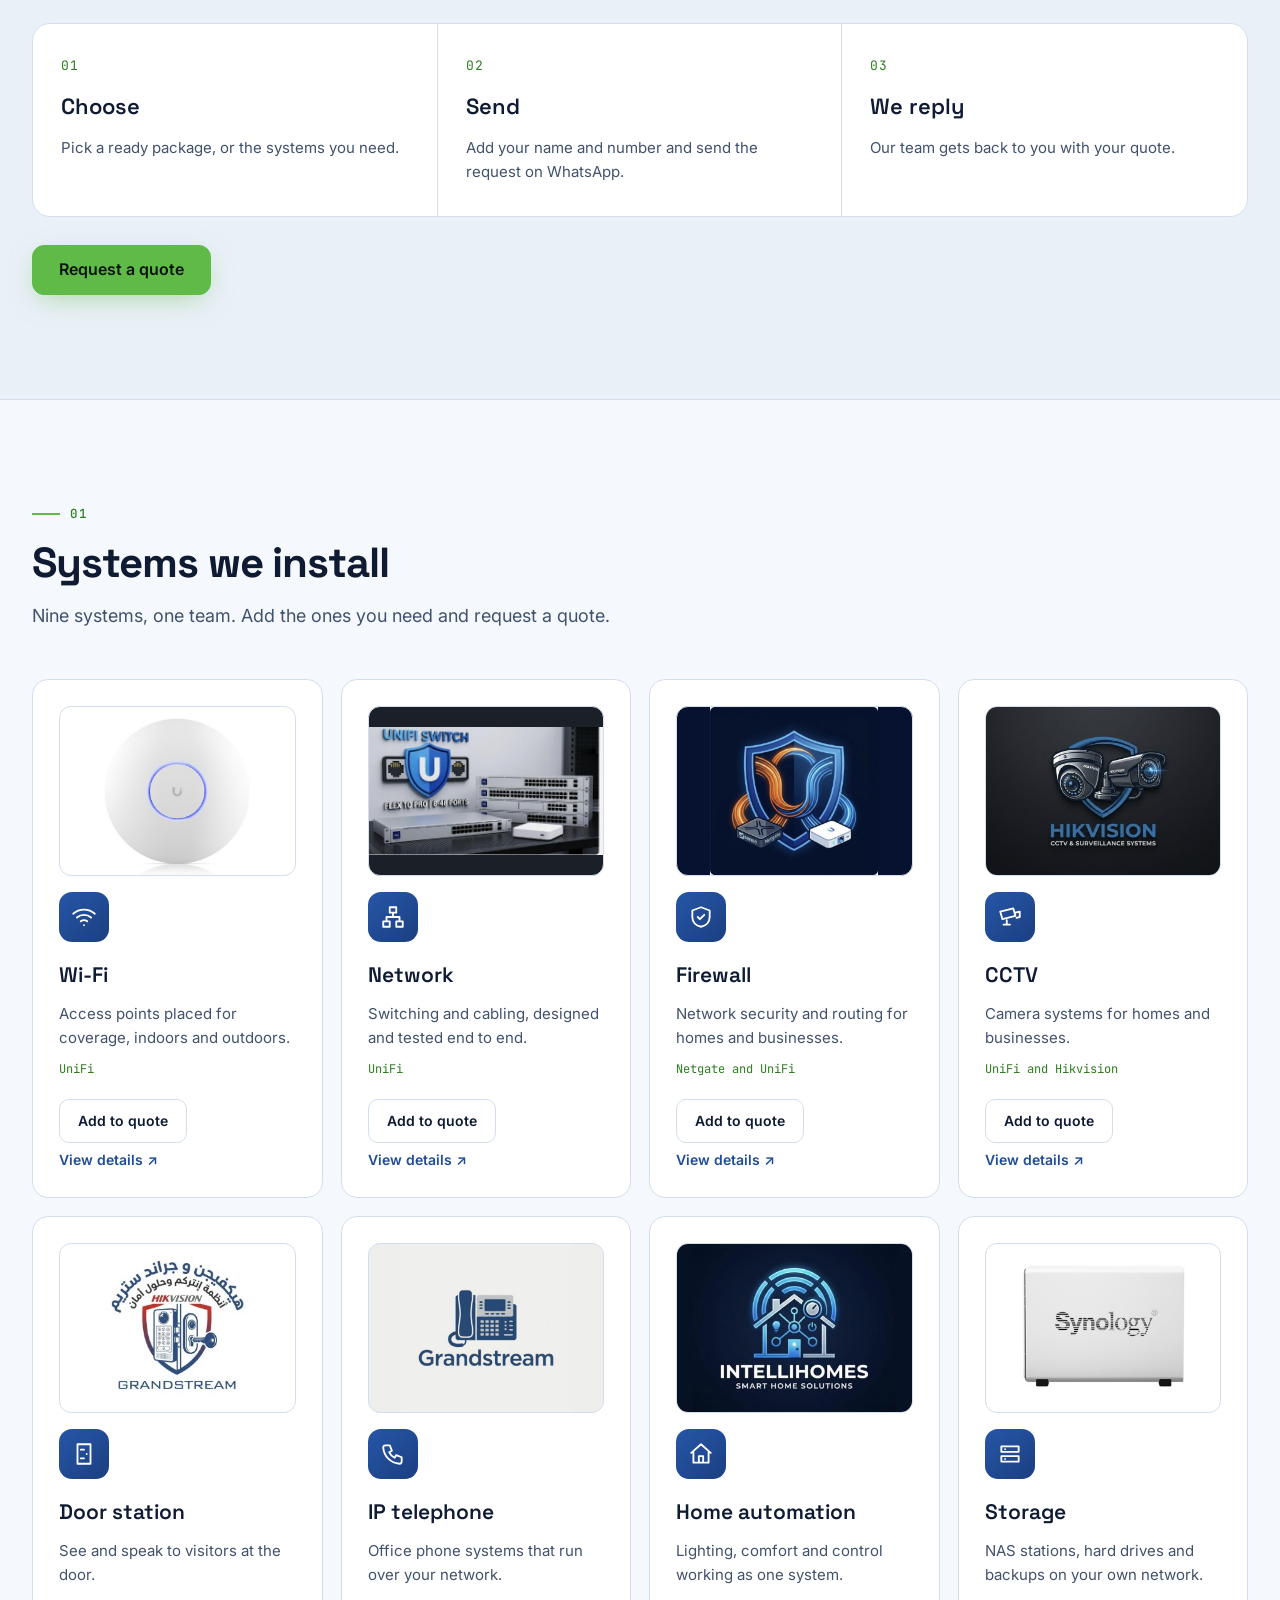
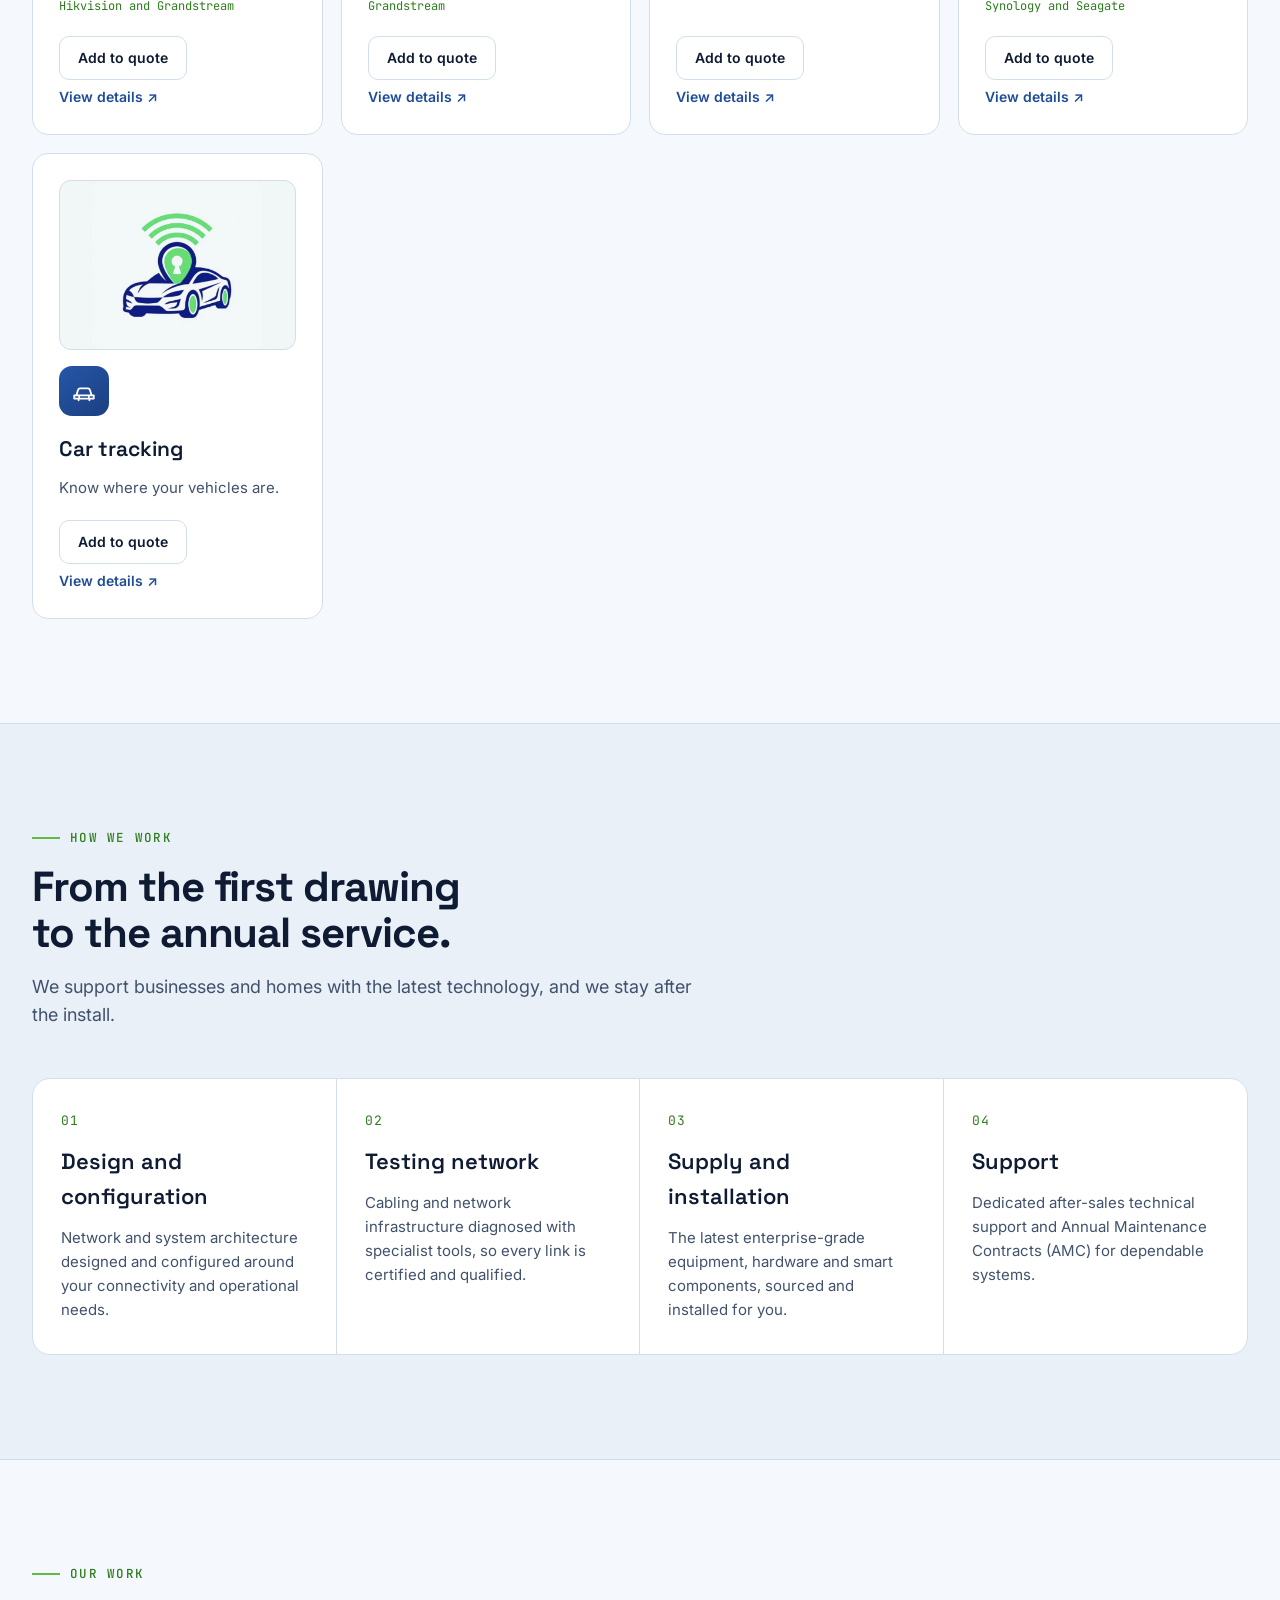
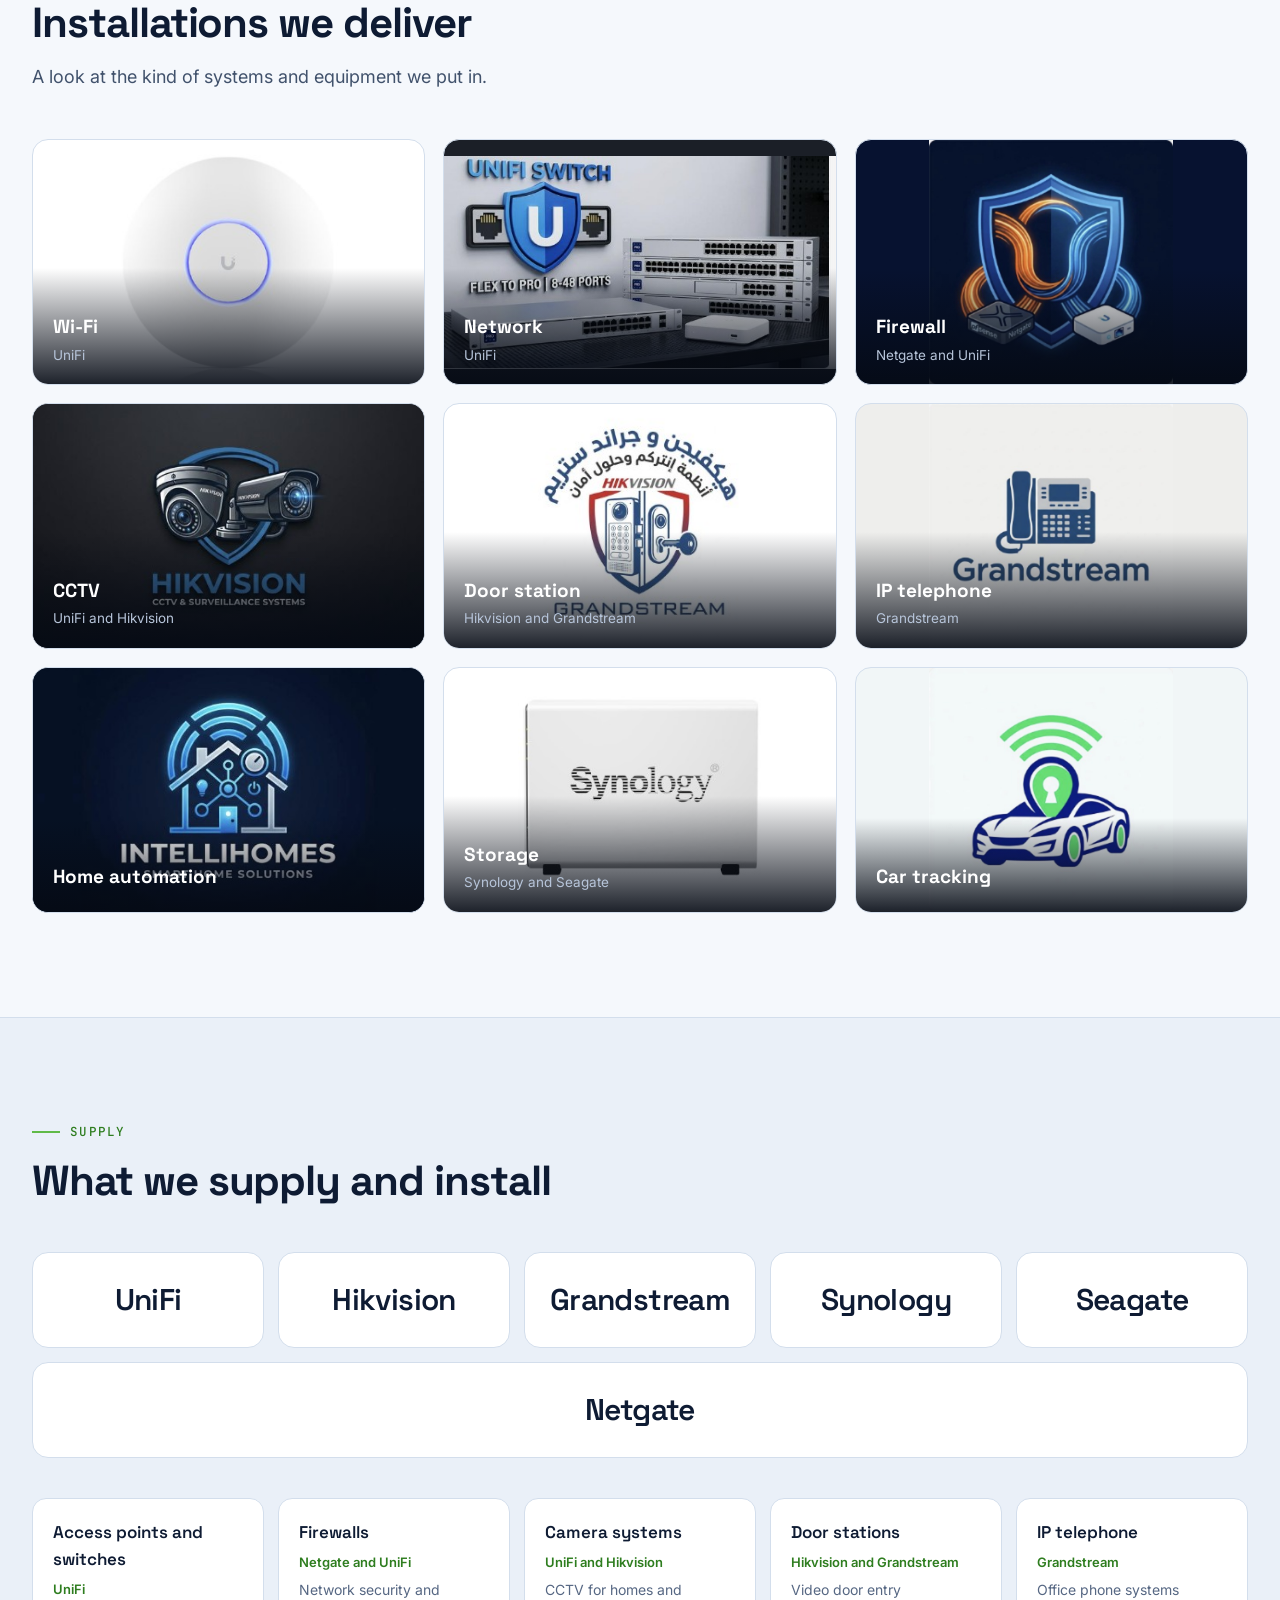
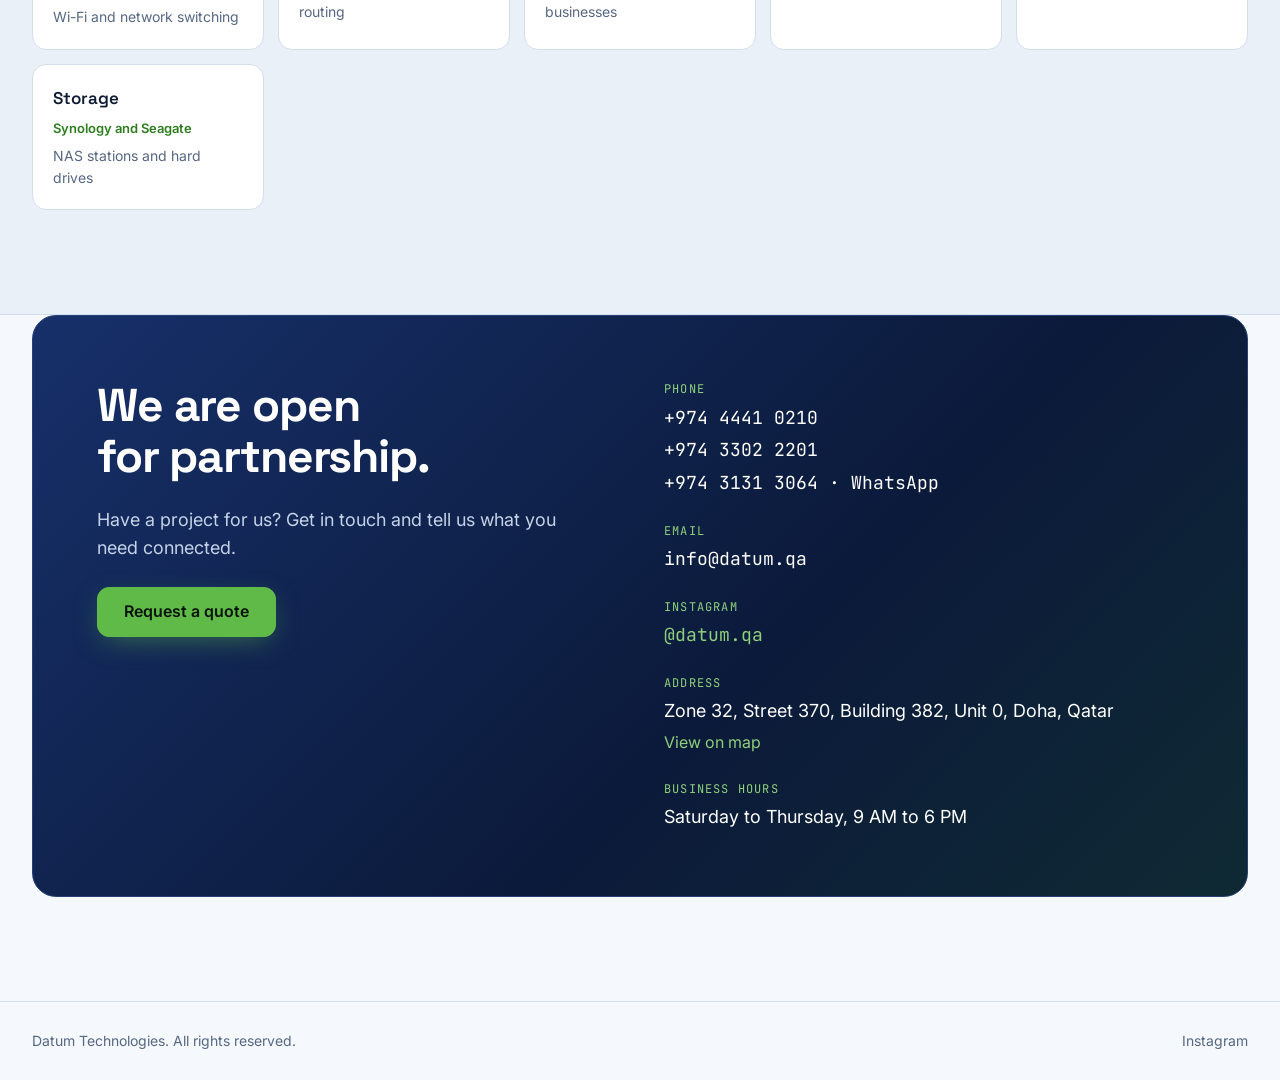
==== commit ae845a0f: "Show full Door stations label in hero diagram Co-Authored-By: Claude Sonnet 5.5 <noreply@anthropic.c" ====
--- a/index.html
+++ b/index.html
@@ -62,7 +62,7 @@
   var T = {
     en: {
       dir: 'ltr', other: 'العربية',
-      short: ['Wi-Fi', 'Network', 'Firewall', 'CCTV', 'Door', 'IP phone', 'Smart home', 'Storage', 'Tracking'],
+      short: ['Wi-Fi', 'Network', 'Firewall', 'CCTV', 'Door stations', 'IP phone', 'Smart home', 'Storage', 'Tracking'],
       navSystems: 'Systems', navServices: 'Services', navWork: 'Work', navBrands: 'Brands', navContact: 'Contact', navQuote: 'Get a quote',
       eyebrow: 'IT, networking and smart homes in Qatar',
       h1a: 'Networks that work,', h1b: 'in homes and businesses.',
@@ -129,7 +129,7 @@
     },
     ar: {
       dir: 'rtl', other: 'English',
-      short: ['الواي فاي', 'الشبكات', 'الجدار الناري', 'الكاميرات', 'الباب', 'هاتف IP', 'المنزل الذكي', 'التخزين', 'التتبع'],
+      short: ['الواي فاي', 'الشبكات', 'الجدار الناري', 'الكاميرات', 'محطات الأبواب', 'هاتف IP', 'المنزل الذكي', 'التخزين', 'التتبع'],
       navSystems: 'الأنظمة', navServices: 'الخدمات', navWork: 'أعمالنا', navBrands: 'العلامات التجارية', navContact: 'تواصل معنا', navQuote: 'اطلب عرض سعر',
       eyebrow: 'تقنية المعلومات والشبكات والمنازل الذكية في قطر',
       h1a: 'شبكات تعمل بكفاءة،', h1b: 'في المنازل والشركات.',
@@ -202,7 +202,7 @@
   }
   function readLang() {
     try { var s = localStorage.getItem('datum-lang'); if (s === 'ar' || s === 'en') return s; } catch (e) {}
-    return 'en';
+    return (navigator.language || '').toLowerCase().indexOf('ar') === 0 ? 'ar' : 'en';
   }
   function loadSel() {
     try { var a = JSON.parse(localStorage.getItem('datum-quote') || '[]'); return Array.isArray(a) ? a.filter(function (x) { return IDS.indexOf(x) >= 0; }) : []; } catch (e) { return []; }
@@ -222,7 +222,7 @@
       nodes += '<g><circle class="nd" cx="' + x + '" cy="' + y + '" r="24"/><circle class="dot" cx="' + x + '" cy="' + y + '" r="4"/>' +
         '<text x="' + x + '" y="' + (y + (y > 190 ? 44 : -34)) + '">' + esc(L.short[idx]) + '</text></g>';
     });
-    return '<svg class="topo" viewBox="0 0 480 400" role="img" aria-label="Network diagram"><circle class="pulse" cx="240" cy="200" r="40"/>' +
+    return '<svg class="topo" viewBox="-60 0 600 400" role="img" aria-label="Network diagram"><circle class="pulse" cx="240" cy="200" r="40"/>' +
       lines + '<circle class="core" cx="240" cy="200" r="40"/><path d="M222 200h36M240 182v36" stroke="#60BA48" stroke-width="2.4" stroke-linecap="round"/>' + nodes + '</svg>';
   }
 
@@ -299,6 +299,7 @@
       '<div class="g"><span class="lb">' + esc(L.lblHours) + '</span><span class="v">' + esc(L.hoursLong) + '</span></div></div></div></section></main>' +
 
       '<footer><div class="wrap"><span>' + esc(L.rights) + '</span><span><a href="' + IG + '" target="_blank" rel="noopener">Instagram</a></span></div></footer>' +
+      '<a class="sbar" href="quote.html">' + esc(L.navQuote) + ' (<span data-nav-count>0</span>)</a>' +
       '<a class="wa" href="' + gen + '" target="_blank" rel="noopener" aria-label="' + esc(L.waLabel) + '"><svg viewBox="0 0 24 24"><path d="M12 2a10 10 0 0 0-8.6 15L2 22l5.1-1.3A10 10 0 1 0 12 2zm5.2 14.1c-.2.6-1.3 1.2-1.8 1.2-.5.1-1 .2-3.3-.7-2.8-1.2-4.6-4-4.7-4.2-.1-.2-1.1-1.5-1.1-2.8s.7-2 .9-2.3c.2-.3.5-.3.7-.3h.5c.2 0 .4 0 .6.5l.8 2c.1.2.1.4 0 .5l-.3.5-.4.4c-.1.2-.3.3-.1.6.2.3.8 1.3 1.7 2.1 1.2 1 2.1 1.3 2.4 1.5.3.1.5.1.6-.1l.9-1.1c.2-.3.4-.2.6-.1l1.9.9c.3.1.5.2.5.3.1.2.1.8-.1 1.4z"/></svg></a>';
   }
 
@@ -366,7 +367,10 @@
     reveal();
   }
 
+  function onScroll() { document.body.classList.toggle('sbar-on', (window.pageYOffset || 0) > 420); }
+  window.addEventListener('scroll', onScroll, { passive: true });
   render();
+  onScroll();
 })();
 </script>
 </body>
--- a/assets/style.css
+++ b/assets/style.css
@@ -180,3 +180,11 @@
 .shot img{padding:0}
 
 html[data-theme=dark] body{background:var(--bg) linear-gradient(135deg,#142B5C 0%,#0F2249 55%,#0F2538 100%) fixed}
+
+.sbar{display:none}
+@media (max-width:720px){
+  .sbar{display:flex;position:fixed;inset-inline:0;bottom:0;z-index:45;align-items:center;justify-content:center;min-height:56px;padding:0 16px calc(env(safe-area-inset-bottom,0px));background:var(--green);color:var(--on-green);font-weight:700;font-size:16px;text-decoration:none!important;box-shadow:0 -8px 28px -10px rgba(0,0,0,.45);transform:translateY(110%);transition:transform .25s}
+  body.sbar-on .sbar{transform:none}
+  body.sbar-on .wa{bottom:76px}
+  body.sbar-on footer{padding-bottom:72px}
+}
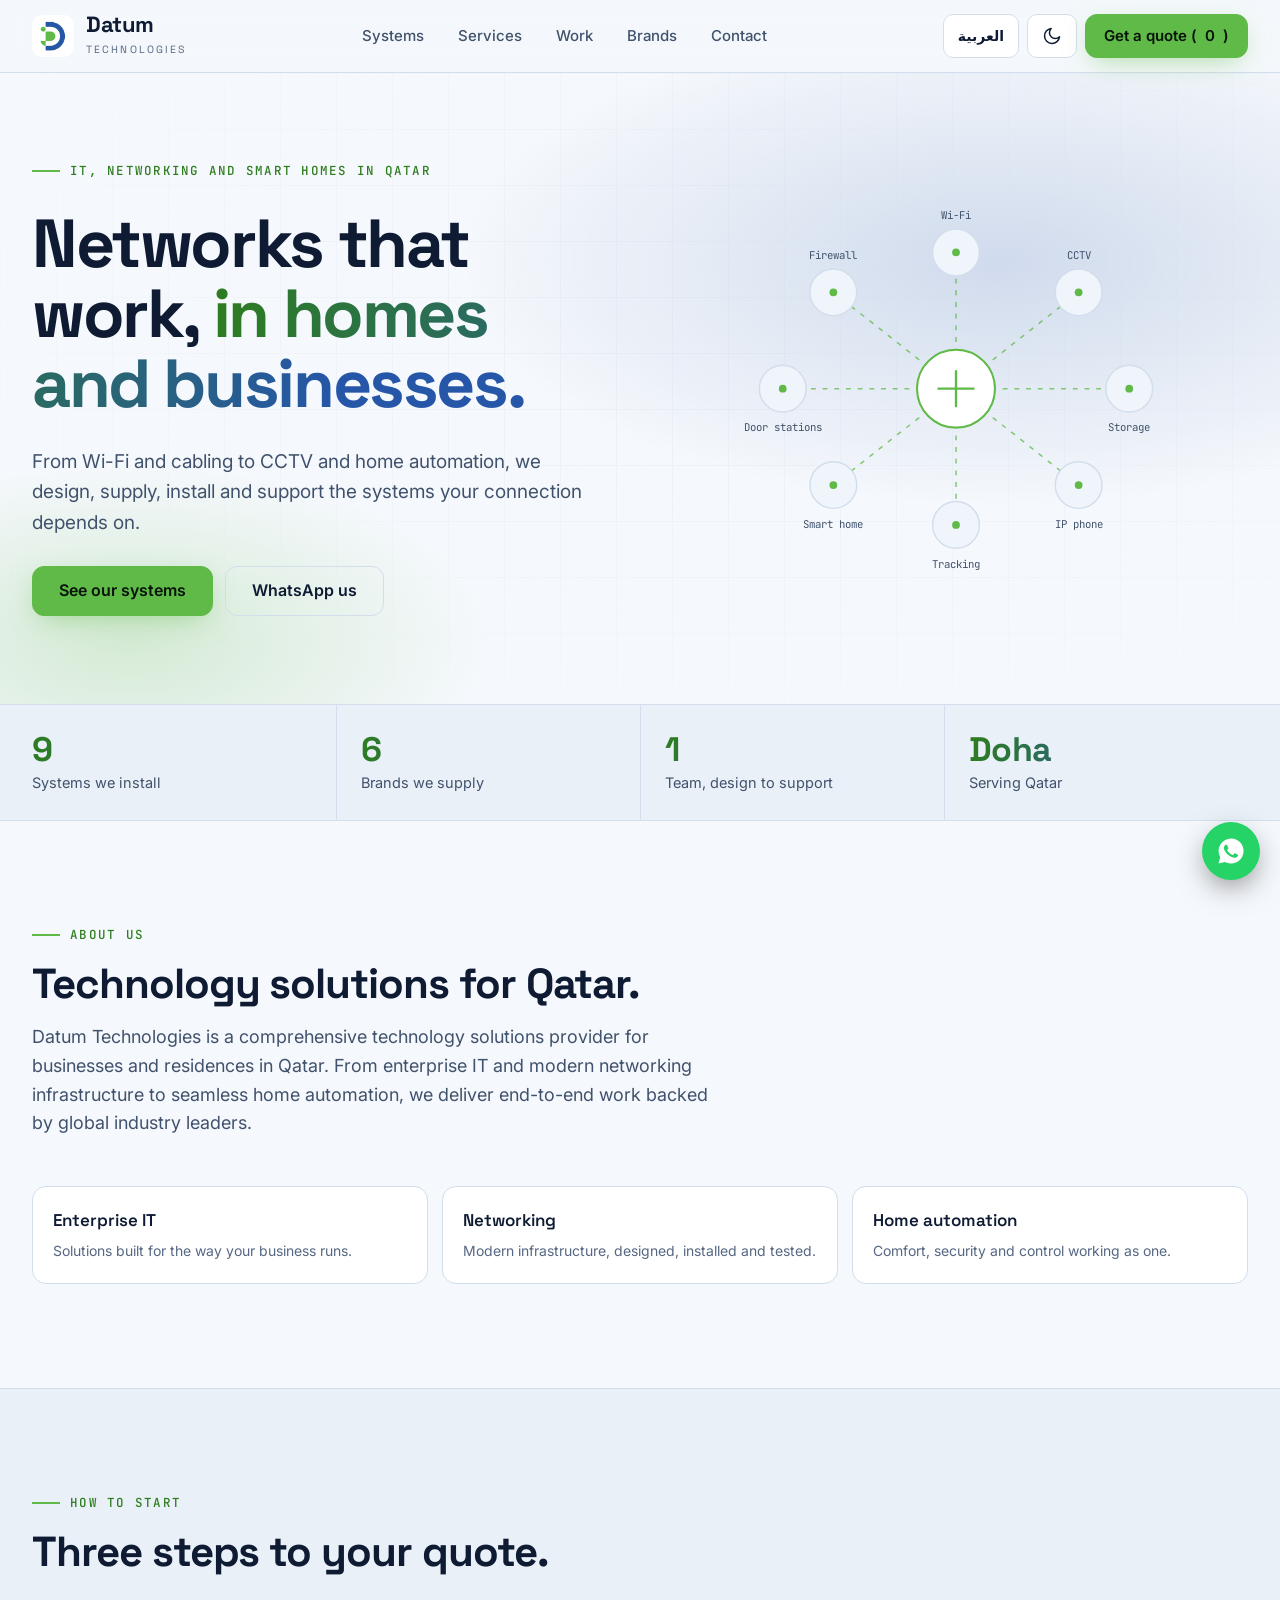
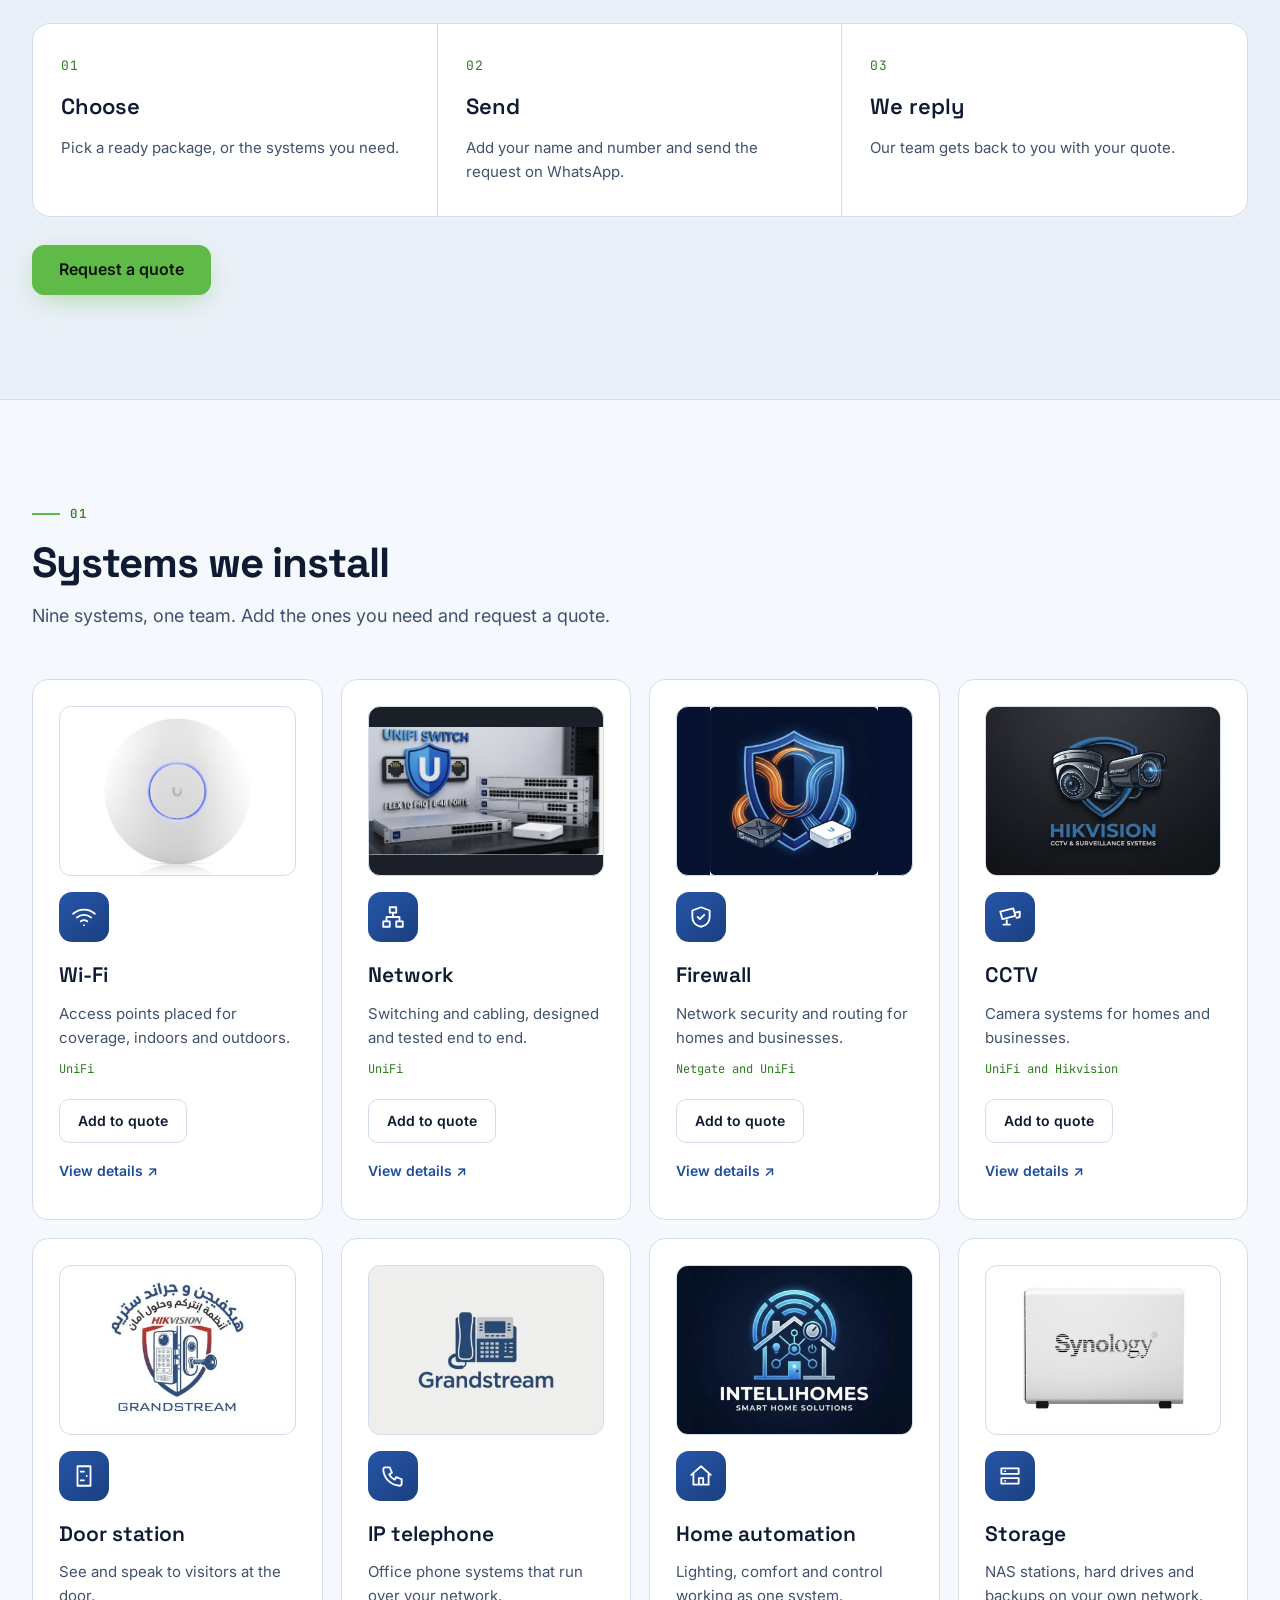
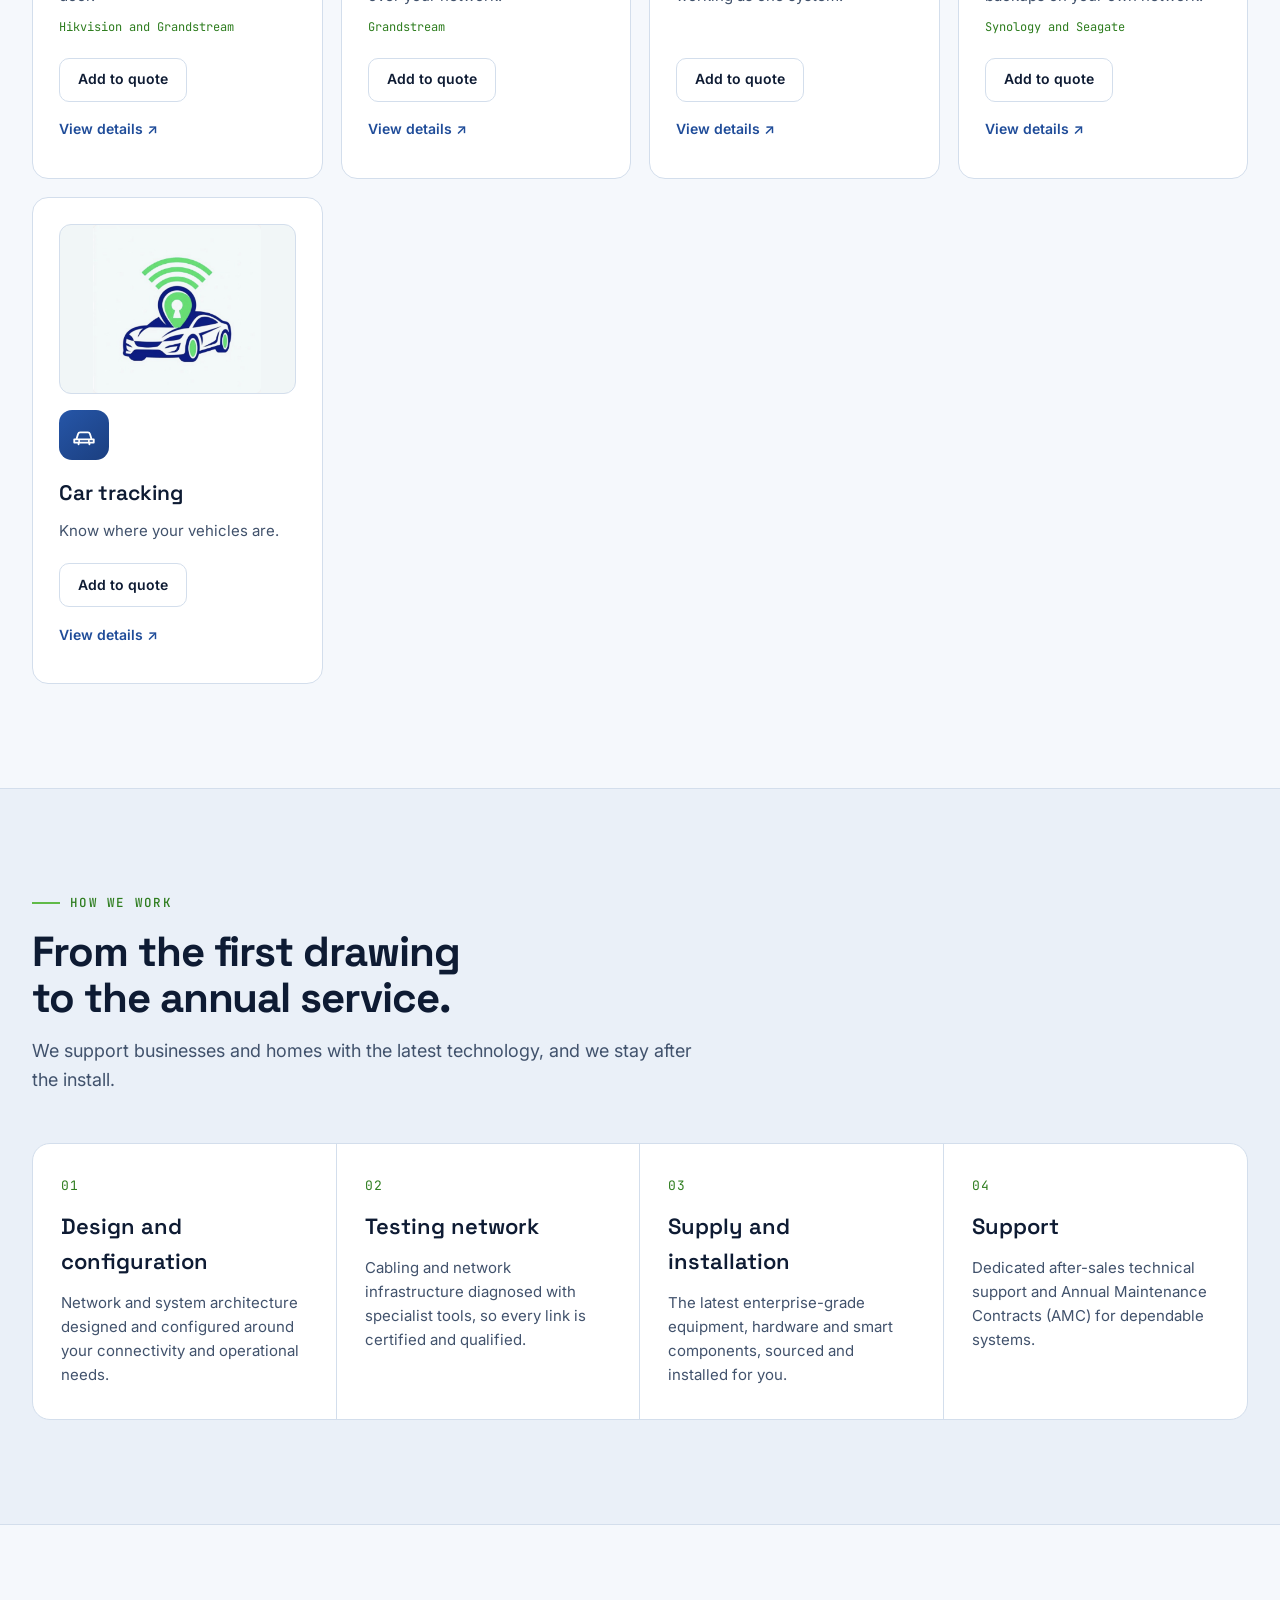
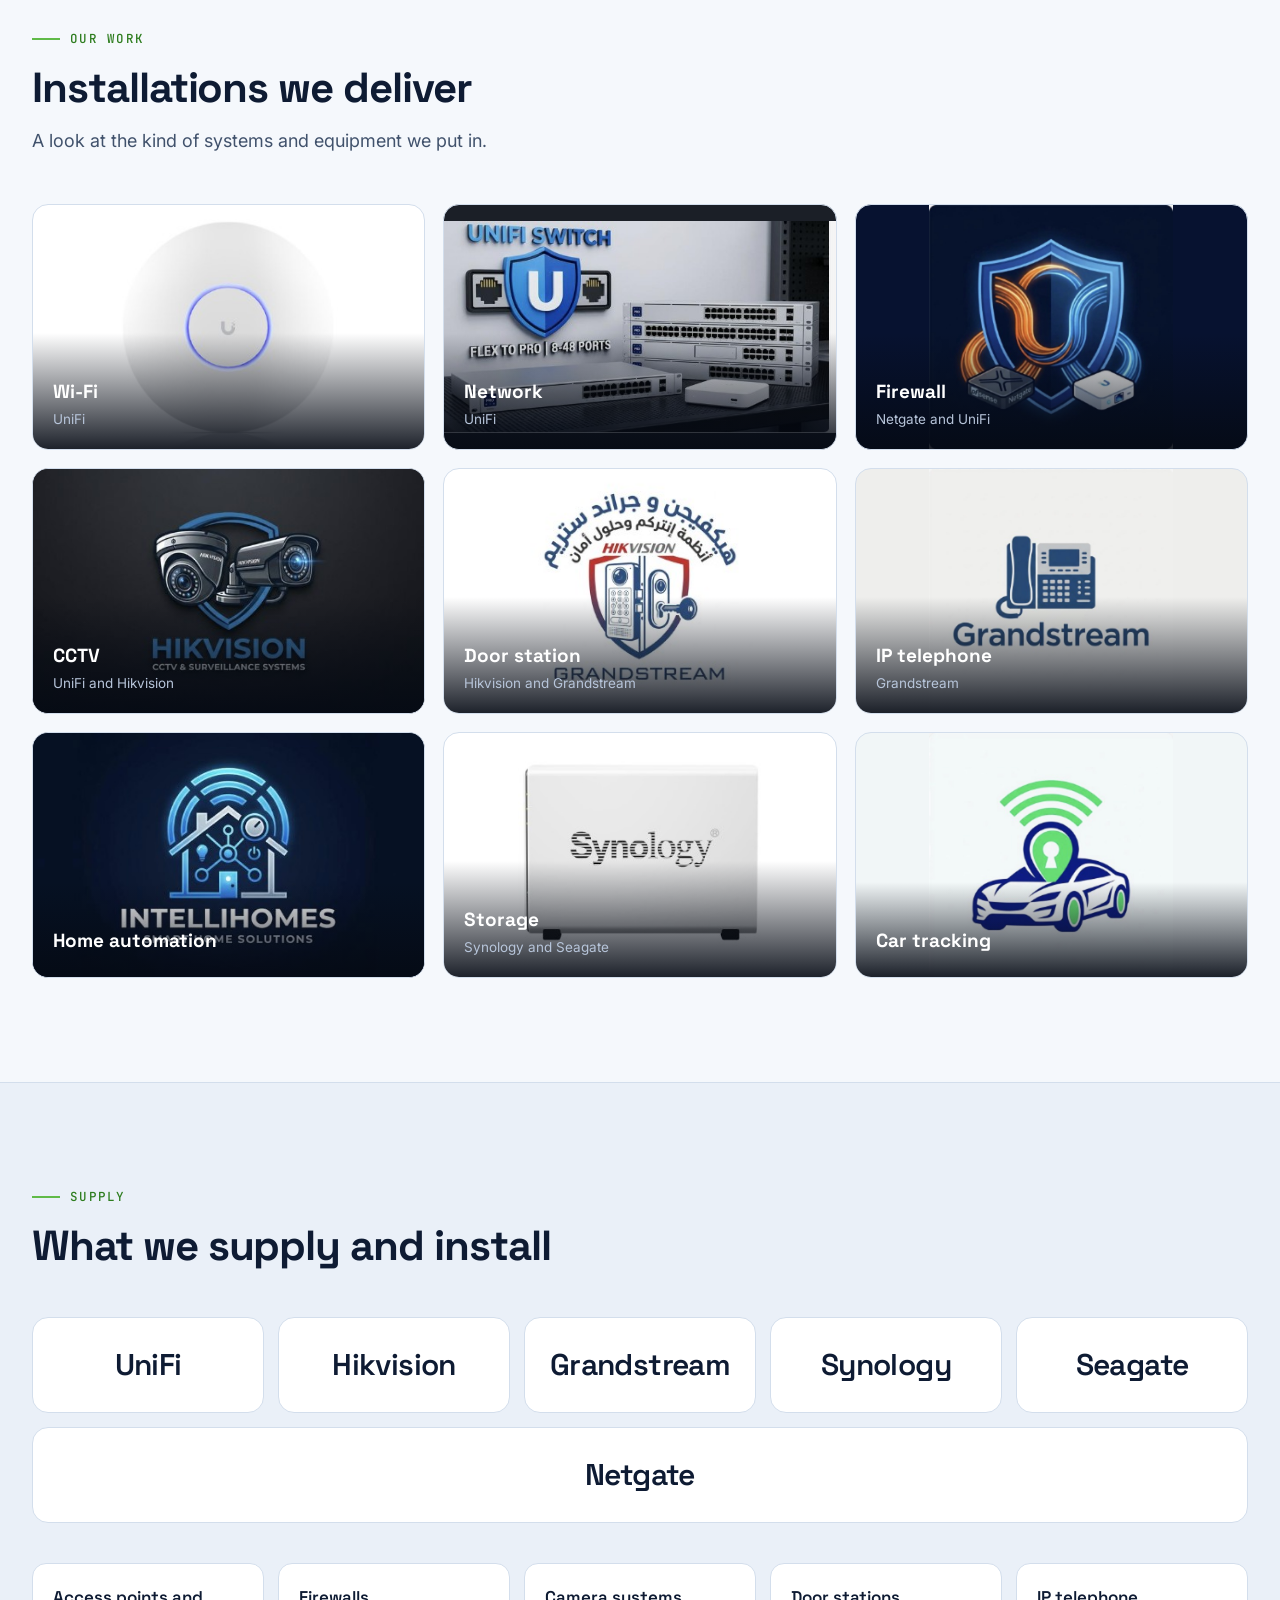
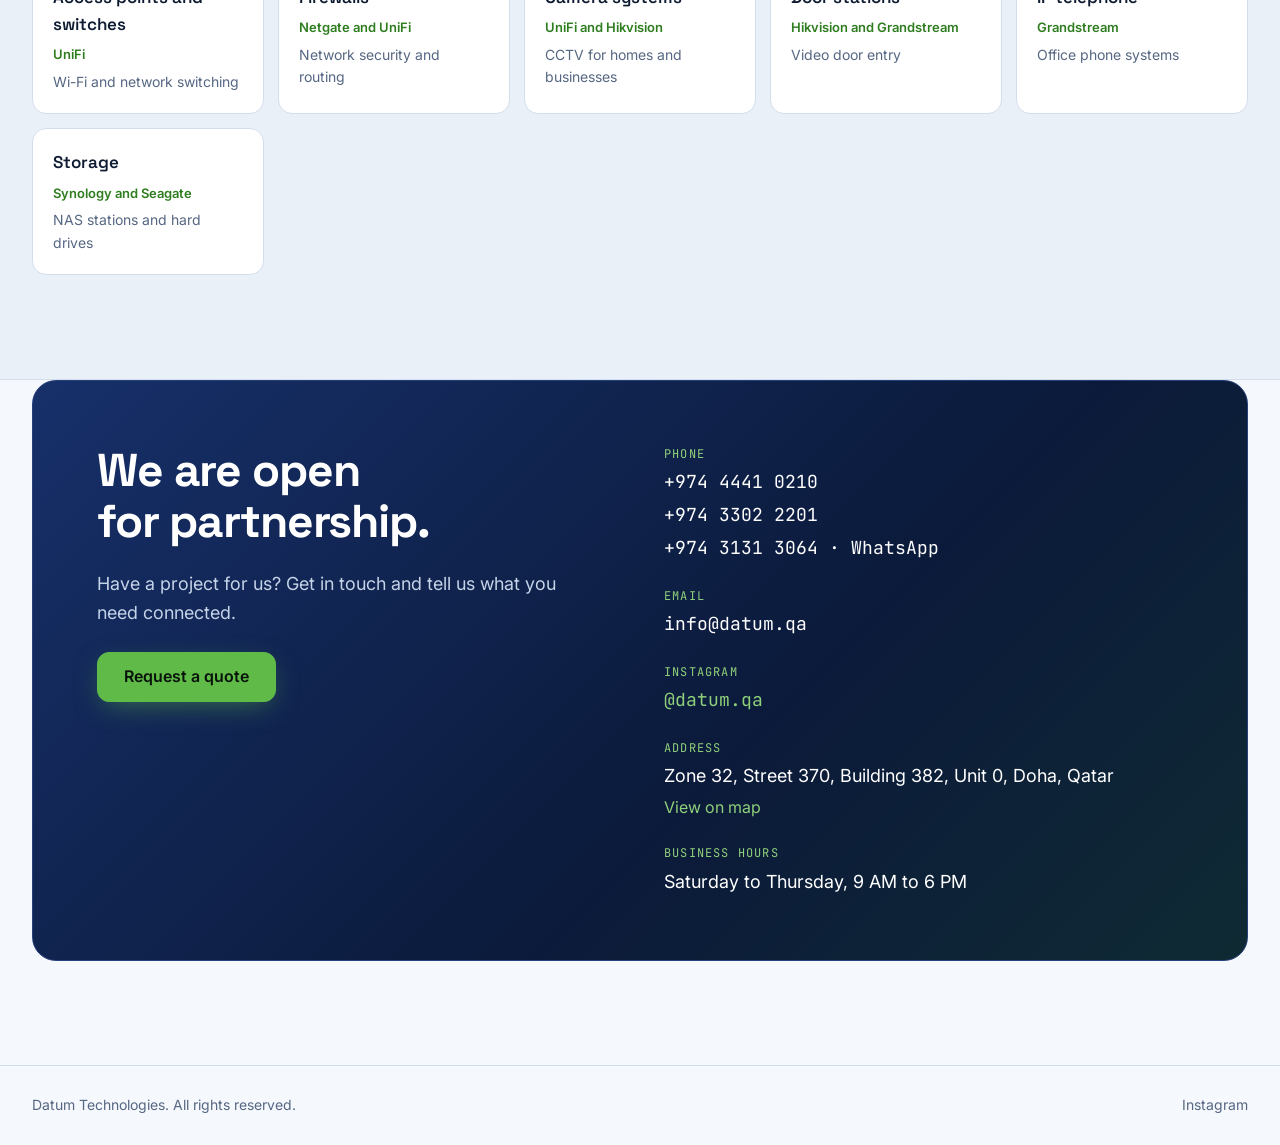
==== commit 05ebe6ec: "Contact preference and best time, remember details, accessibility fixes, print styles Co-Authored-By" ====
--- a/index.html
+++ b/index.html
@@ -122,7 +122,7 @@
       lblPhones: 'Phone', lblMail: 'Email', lblInsta: 'Instagram', lblAddr: 'Address', lblHours: 'Business hours',
       address: 'Zone 32, Street 370, Building 382, Unit 0, Doha, Qatar', map: 'View on map',
       hoursLong: 'Saturday to Thursday, 9 AM to 6 PM',
-      rights: 'Datum Technologies. All rights reserved.',
+      skip: 'Skip to content', rights: 'Datum Technologies. All rights reserved.',
       theme: 'Switch between dark and light mode', waLabel: 'Chat on WhatsApp',
       wHello: 'Hello Datum, I would like a quote.', wName: 'Name', wPhone: 'Phone', wEmail: 'Email', wSystems: 'Systems', wDetails: 'Details', wFrom: 'Sent from the Datum website',
       wGeneric: 'Hello Datum, I would like a quote'
@@ -189,7 +189,7 @@
       lblPhones: 'الهاتف', lblMail: 'البريد الإلكتروني', lblInsta: 'إنستجرام', lblAddr: 'العنوان', lblHours: 'ساعات العمل',
       address: 'المنطقة 32، شارع 370، مبنى 382، وحدة 0، الدوحة، قطر', map: 'عرض على الخريطة',
       hoursLong: 'من السبت إلى الخميس، 9 صباحًا حتى 6 مساءً',
-      rights: 'داتوم تكنولوجيز. جميع الحقوق محفوظة.',
+      skip: 'تخطَّ إلى المحتوى', rights: 'داتوم تكنولوجيز. جميع الحقوق محفوظة.',
       theme: 'التبديل بين الوضع الداكن والفاتح', waLabel: 'تواصل عبر واتساب',
       wHello: 'مرحبًا داتوم، أرغب في الحصول على عرض سعر.', wName: 'الاسم', wPhone: 'الهاتف', wEmail: 'البريد الإلكتروني', wSystems: 'الأنظمة المطلوبة', wDetails: 'التفاصيل', wFrom: 'أُرسل من موقع داتوم',
       wGeneric: 'مرحبًا داتوم، أرغب في الحصول على عرض سعر'
@@ -261,13 +261,14 @@
     var fct = [L.f1, L.f2, L.f3, L.f4].map(function (f) { return '<div class="fact"><b class="grad">' + esc(f[0]) + '</b><span>' + esc(f[1]) + '</span></div>'; }).join('');
 
     return '' +
+      '<a class="skip" href="#main">' + esc(L.skip) + '</a>' +
       '<header><div class="wrap bar"><a href="#top" class="brand" dir="ltr"><span class="lg"><img src="assets/logo.png" alt=""></span><span><b>Datum</b><small>Technologies</small></span></a>' +
       '<nav><a class="l" href="#systems">' + esc(L.navSystems) + '</a><a class="l" href="#services">' + esc(L.navServices) + '</a><a class="l" href="#work">' + esc(L.navWork) + '</a><a class="l" href="#brands">' + esc(L.navBrands) + '</a><a class="l" href="#contact">' + esc(L.navContact) + '</a></nav>' +
       '<div class="tools"><button type="button" class="ib" id="langBtn">' + esc(L.other) + '</button>' +
       '<button type="button" class="ib" id="themeBtn" aria-label="' + esc(L.theme) + '"><svg class="ic-sun" viewBox="0 0 24 24"><circle cx="12" cy="12" r="4"/><path d="M12 2v2M12 20v2M4.9 4.9l1.4 1.4M17.7 17.7l1.4 1.4M2 12h2M20 12h2M4.9 19.1l1.4-1.4M17.7 6.3l1.4-1.4"/></svg><svg class="ic-moon" viewBox="0 0 24 24"><path d="M21 13A9 9 0 1 1 11 3a7 7 0 0 0 10 10z"/></svg></button>' +
       '<a class="btn fill sm" href="quote.html">' + esc(L.navQuote) + ' (<span data-nav-count>0</span>)</a></div></div></header>' +
 
-      '<main><section id="top" class="hero"><div class="wrap"><div class="stack">' +
+      '<main id="main" tabindex="-1"><section id="top" class="hero"><div class="wrap"><div class="stack">' +
       '<span class="eyebrow">' + esc(L.eyebrow) + '</span><h1>' + esc(L.h1a) + ' <span class="grad">' + esc(L.h1b) + '</span></h1><p class="lead">' + esc(L.lead) + '</p>' +
       '<div class="row"><a class="btn fill" href="#systems">' + esc(L.btnSystems) + '</a><a class="btn" href="' + gen + '" target="_blank" rel="noopener">' + esc(L.btnWa) + '</a></div></div>' +
       '<div>' + topology(L) + '</div></div></section>' +
--- a/assets/style.css
+++ b/assets/style.css
@@ -1,6 +1,6 @@
 :root{--blue:#2656A8;--green:#60BA48;--on-green:#08130A;color-scheme:dark}
-html[data-theme=dark]{--bg:#0F2249;--bg2:#12275A;--surface:#163062;--surface2:#1B3A72;--line:#2F4F86;--ink:#E8EEF8;--ink2:#A9B7CC;--ink3:#8D9DB6;--link:#7FB0FF;--accent:#60BA48;--glow:rgba(96,186,72,.18);--glow2:rgba(38,86,168,.45);color-scheme:dark}
-html[data-theme=light]{--bg:#F5F8FC;--bg2:#EAF0F8;--surface:#FFFFFF;--surface2:#F0F5FB;--line:#D3DEEC;--ink:#0E1B33;--ink2:#41526C;--ink3:#566783;--link:#1F4C99;--accent:#2E7D1F;--glow:rgba(96,186,72,.22);--glow2:rgba(38,86,168,.18);color-scheme:light}
+html[data-theme=dark]{--warn:#E0A83A;--bg:#0F2249;--bg2:#12275A;--surface:#163062;--surface2:#1B3A72;--line:#2F4F86;--ink:#E8EEF8;--ink2:#A9B7CC;--ink3:#9DADC6;--link:#7FB0FF;--accent:#60BA48;--glow:rgba(96,186,72,.18);--glow2:rgba(38,86,168,.45);color-scheme:dark}
+html[data-theme=light]{--warn:#8A5A00;--bg:#F5F8FC;--bg2:#EAF0F8;--surface:#FFFFFF;--surface2:#F0F5FB;--line:#D3DEEC;--ink:#0E1B33;--ink2:#41526C;--ink3:#566783;--link:#1F4C99;--accent:#2E7D1F;--glow:rgba(96,186,72,.22);--glow2:rgba(38,86,168,.18);color-scheme:light}
 *{box-sizing:border-box}
 html{scroll-behavior:smooth;scroll-padding-top:84px}
 body{margin:0;background:var(--bg);color:var(--ink);font-family:Inter,system-ui,sans-serif;font-size:16px;line-height:1.6;transition:background .3s,color .3s}
@@ -169,7 +169,7 @@
 }
 .card h3 a{color:inherit;text-decoration:none}
 .card h3 a::after{content:"";position:absolute;inset:0}
-.card .more{font-size:14px;font-weight:600;color:var(--link);display:inline-flex;align-items:center;gap:6px;position:relative;z-index:1}
+.card .more{min-height:44px;font-size:14px;font-weight:600;color:var(--link);display:inline-flex;align-items:center;gap:6px;position:relative;z-index:1}
 .card .more:hover{text-decoration:underline}
 .card .addbtn{position:relative;z-index:1}
 .card .acts{display:flex;flex-wrap:wrap;align-items:center;gap:6px 18px;margin-top:10px}
@@ -188,3 +188,21 @@
   body.sbar-on .wa{bottom:76px}
   body.sbar-on footer{padding-bottom:72px}
 }
+
+.skip{position:absolute;inset-inline-start:12px;top:-64px;z-index:100;background:var(--green);color:var(--on-green);padding:12px 18px;border-radius:10px;font-weight:700;text-decoration:none!important;transition:top .15s}
+.skip:focus{top:12px}
+main:focus,[role=main]:focus{outline:none}
+@media print{
+  header,.wa,.sbar,.tools,.skip,.ib,.btn,.acts,.addbtn,.note,.sent,#send,#mail,.pkgs,#shareBtn,nav{display:none!important}
+  html,body,html[data-theme=dark] body,html[data-theme=light] body{background:#fff!important;color:#000!important}
+  *{color:#000!important;background:transparent!important;box-shadow:none!important;text-shadow:none!important;animation:none!important;transition:none!important}
+  .rv{opacity:1!important;transform:none!important}
+  .sec{padding:24px 0!important}
+  .card,.step,.tile,.box,.shot,.contact,.dh .big{break-inside:avoid;border:1px solid #bbb!important}
+  a{text-decoration:underline}
+  a[href^="http"]:after{content:" (" attr(href) ")";font-size:11px;color:#444!important;word-break:break-all}
+  img{max-width:100%!important;print-color-adjust:exact}
+  .grad{-webkit-text-fill-color:#000!important}
+  .qp::before,.qp::after,.dh::before,.dh::after,.hero::before,.hero::after,.sec::before,.sec::after{display:none!important}
+  h2,h3{break-after:avoid}
+}
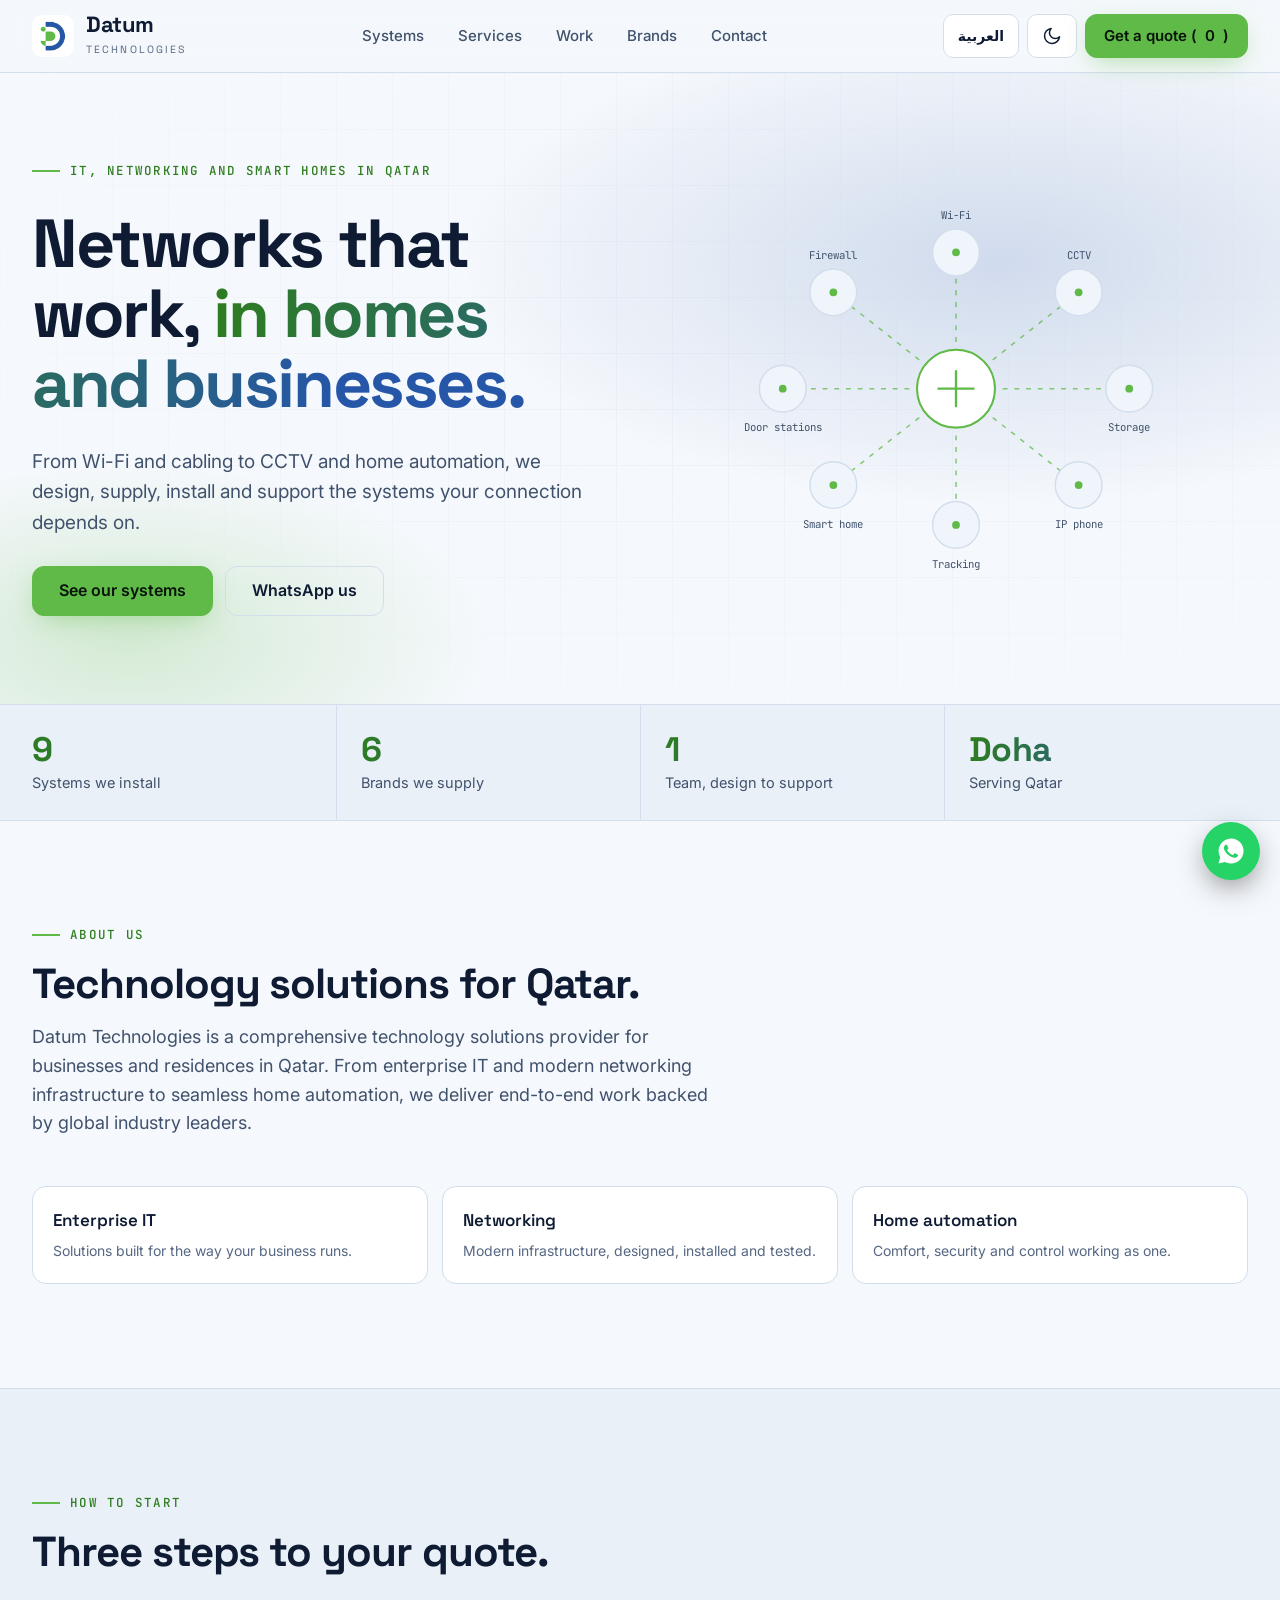
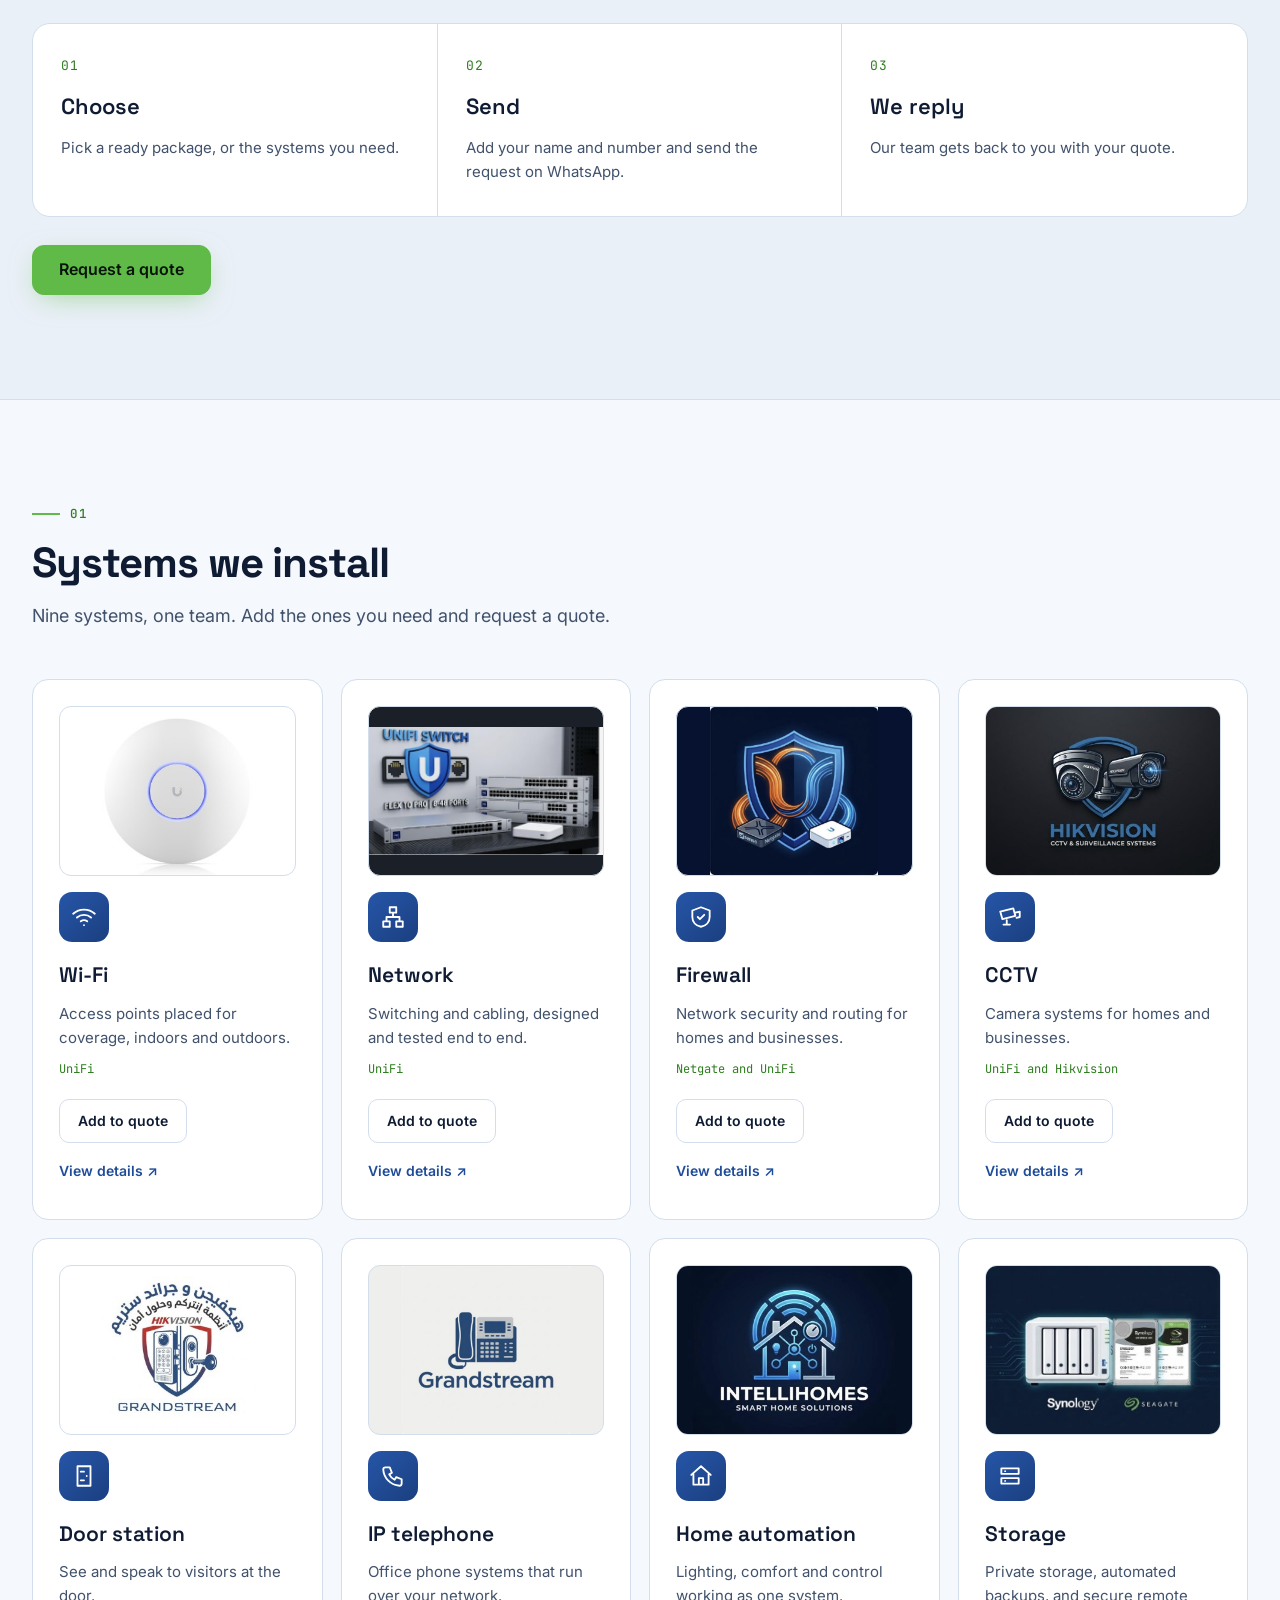
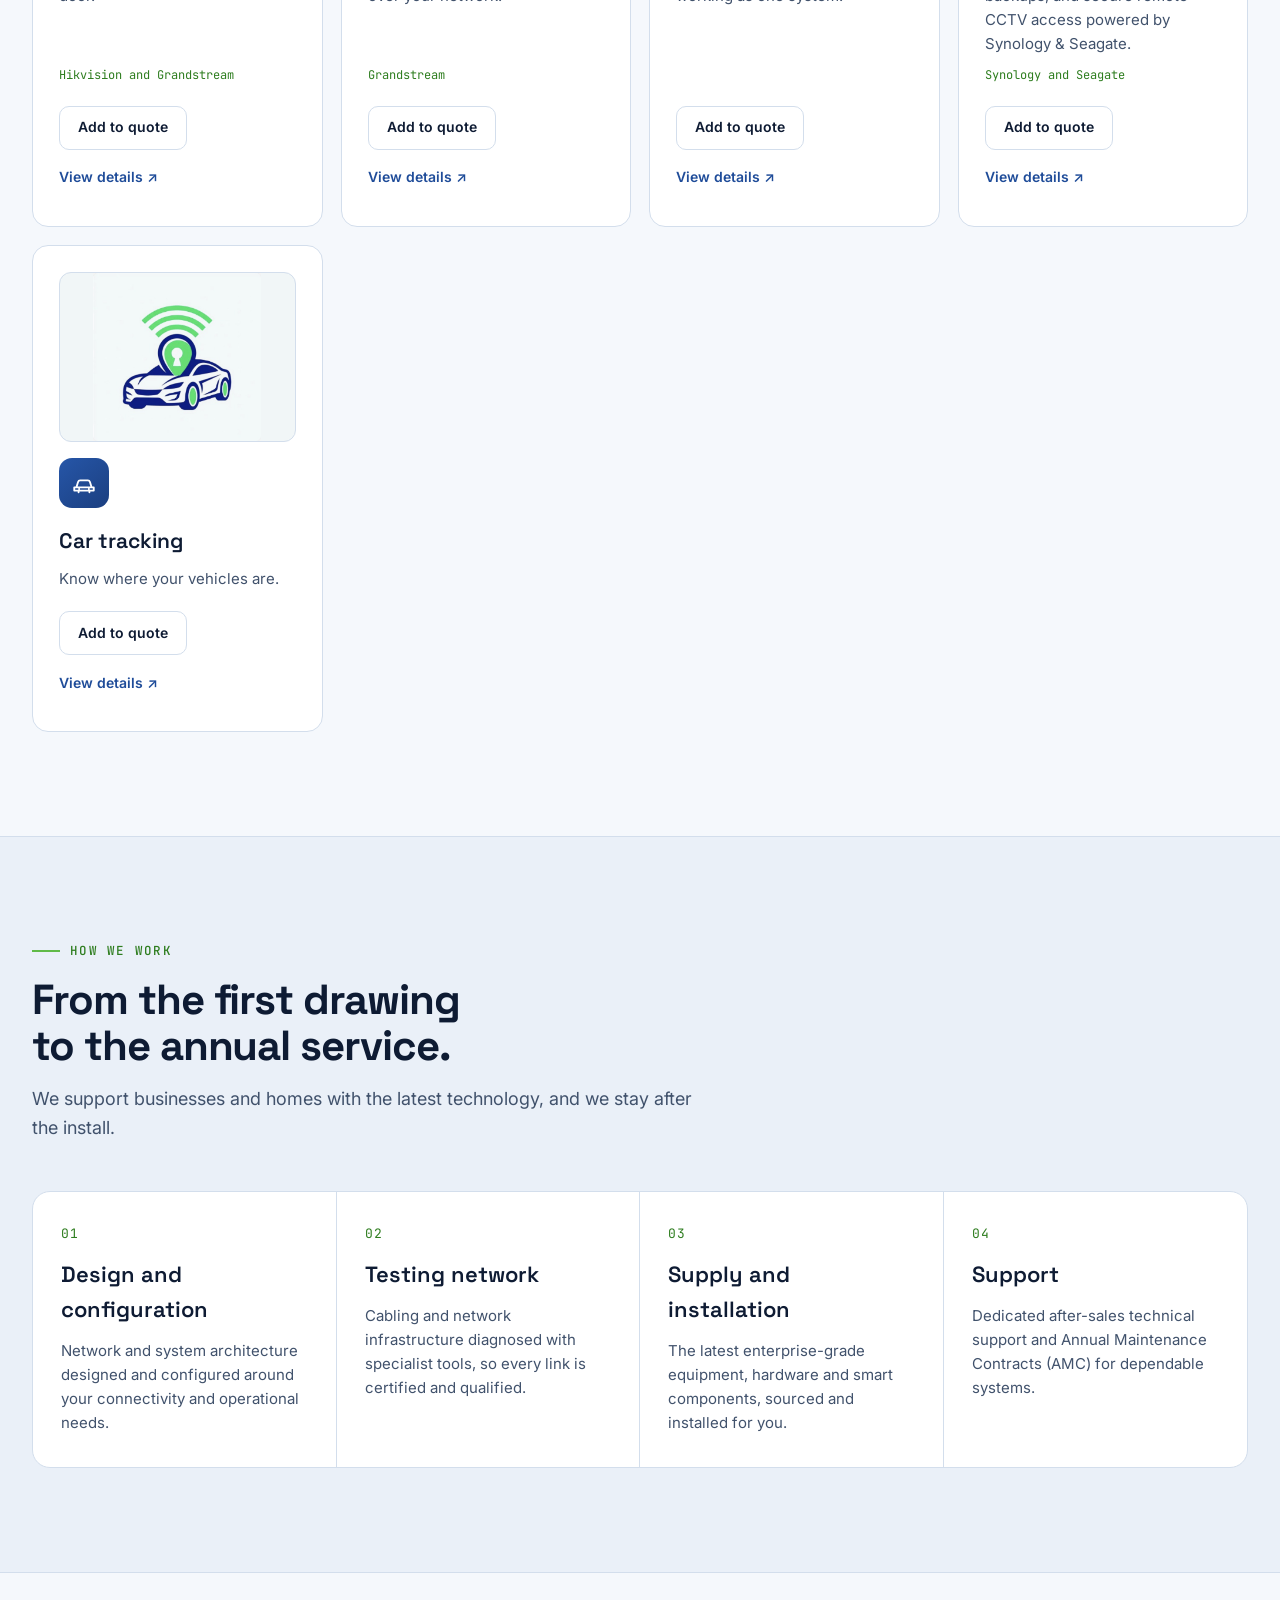
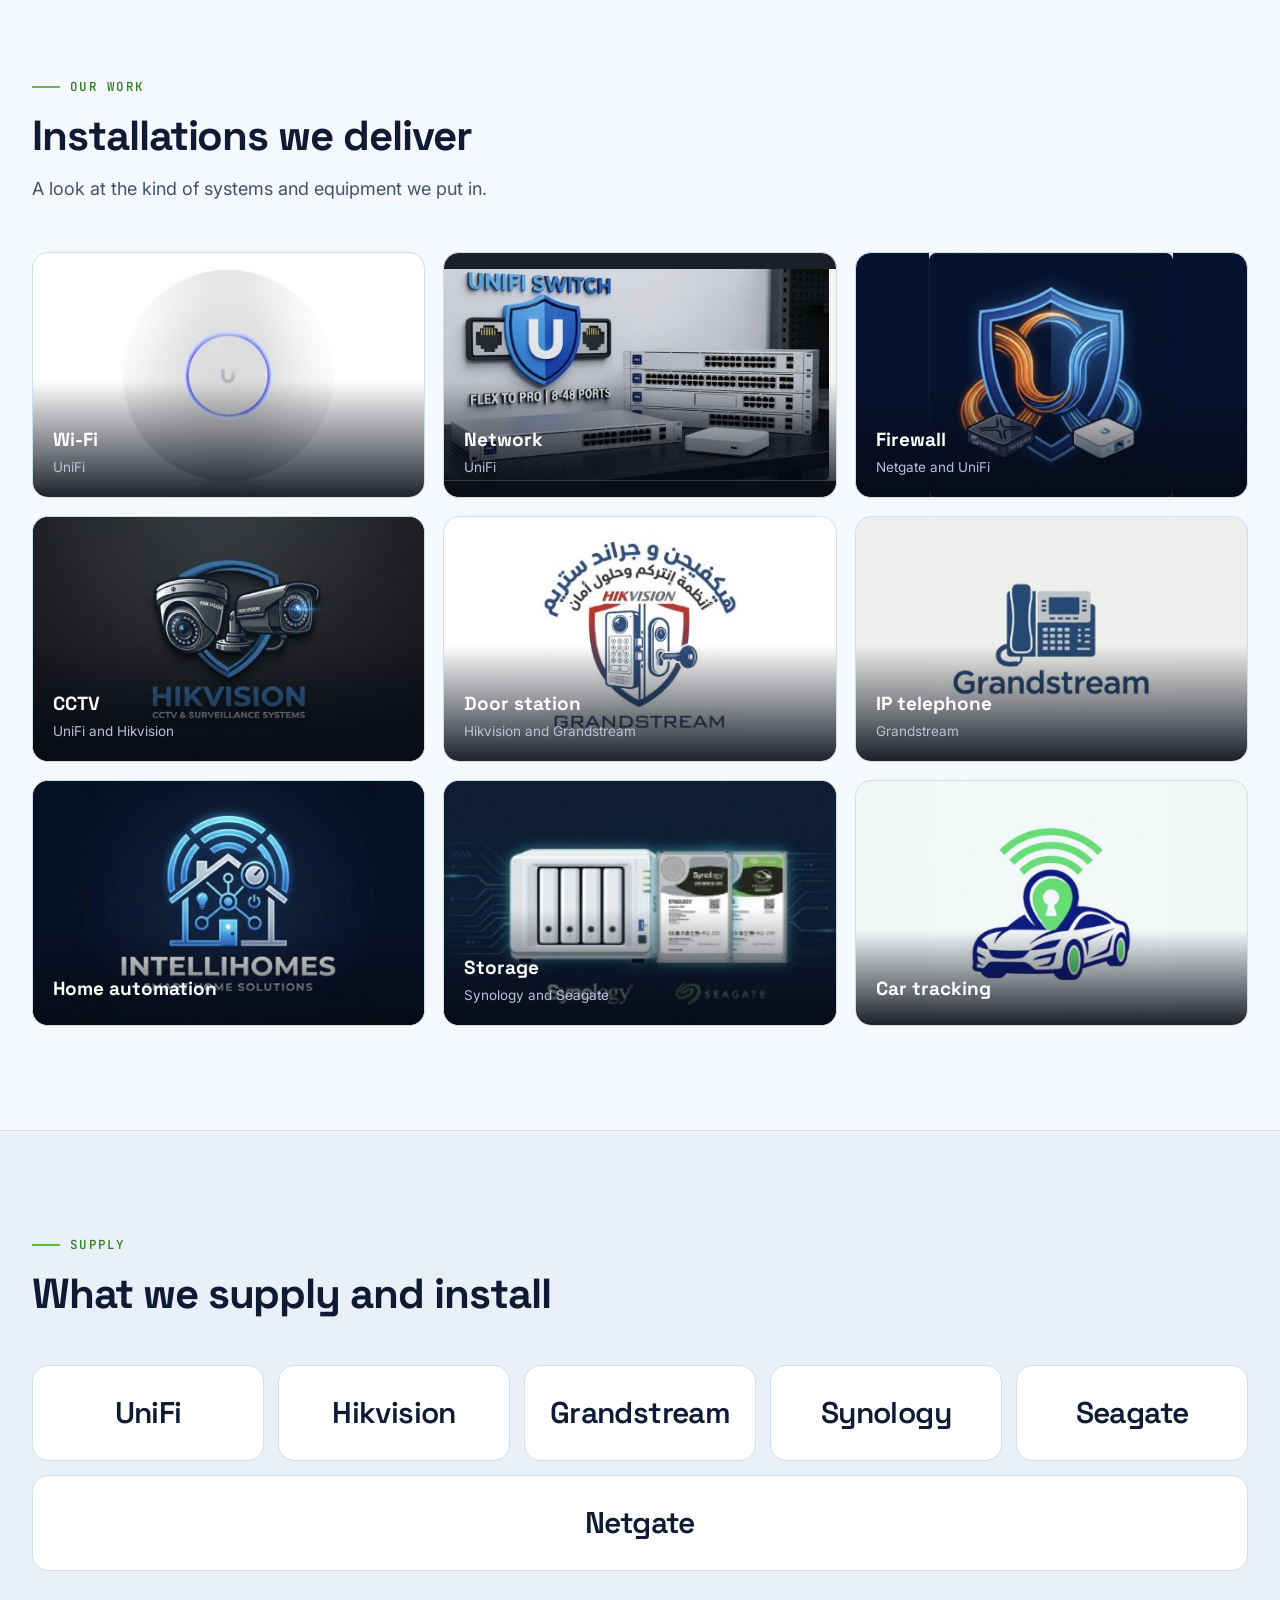
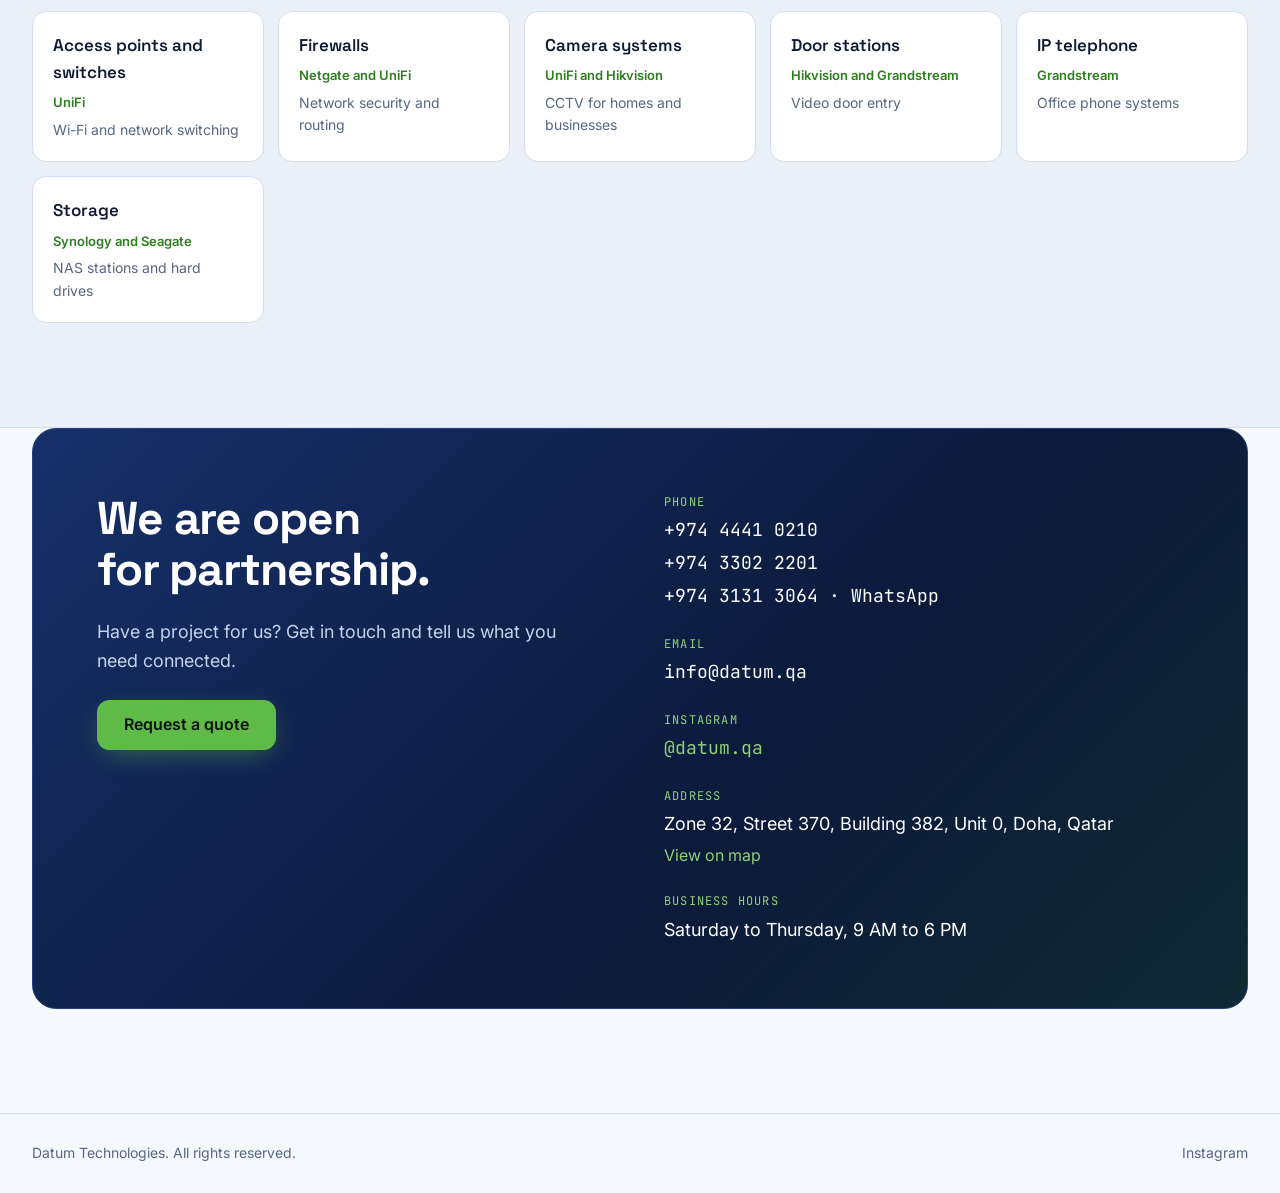
==== commit fd91e960: "Storage photo and description, Normal home and Wi-Fi setup packages Co-Authored-By: Claude Sonnet 5." ====
--- a/index.html
+++ b/index.html
@@ -38,7 +38,7 @@
     cctv: { src: 'assets/img/cctv.jpg', fit: 'cover', bg: '#15161b' },
     door: { src: 'assets/img/door.jpg', fit: 'contain', bg: '#ffffff' },
     home: { src: 'assets/img/home.jpg', fit: 'cover', bg: '#061123' },
-    nas: { src: 'assets/img/nas.jpg', fit: 'contain', bg: '#ffffff' },
+    nas: { src: 'assets/img/nas.jpg', fit: 'cover', bg: '#0d1c33' },
     phone: { src: 'assets/img/phone.jpg', fit: 'contain', bg: '#eeeeec' },
     fw: { src: 'assets/img/fw.jpg', fit: 'contain', bg: '#071230' },
     car: { src: 'assets/img/car.jpg', fit: 'contain', bg: '#f1f6f7' }
@@ -79,7 +79,7 @@
         ['Door station', 'See and speak to visitors at the door.', 'Hikvision and Grandstream'],
         ['IP telephone', 'Office phone systems that run over your network.', 'Grandstream'],
         ['Home automation', 'Lighting, comfort and control working as one system.', ''],
-        ['Storage', 'NAS stations, hard drives and backups on your own network.', 'Synology and Seagate'],
+        ['Storage', 'Private storage, automated backups, and secure remote CCTV access powered by Synology & Seagate.', 'Synology and Seagate'],
         ['Car tracking', 'Know where your vehicles are.', '']
       ],
       aboutEy: 'About us', aboutH: 'Technology solutions for Qatar.',
@@ -146,7 +146,7 @@
         ['محطة الباب', 'شاهد زوارك وتحدث معهم عند الباب.', 'Hikvision وGrandstream'],
         ['الهاتف عبر IP', 'أنظمة هاتف للمكاتب تعمل عبر شبكتك.', 'Grandstream'],
         ['أتمتة المنازل', 'الإضاءة والراحة والتحكم في نظام واحد.', ''],
-        ['التخزين', 'أجهزة NAS وأقراص تخزين ونسخ احتياطي على شبكتك الخاصة.', 'Synology وSeagate'],
+        ['التخزين', 'تخزين خاص ونسخ احتياطي تلقائي ووصول آمن عن بعد لكاميرات المراقبة، بأجهزة Synology وSeagate.', 'Synology وSeagate'],
         ['تتبع السيارات', 'اعرف أين مركباتك.', '']
       ],
       aboutEy: 'من نحن', aboutH: 'حلول تقنية متكاملة في قطر.',
